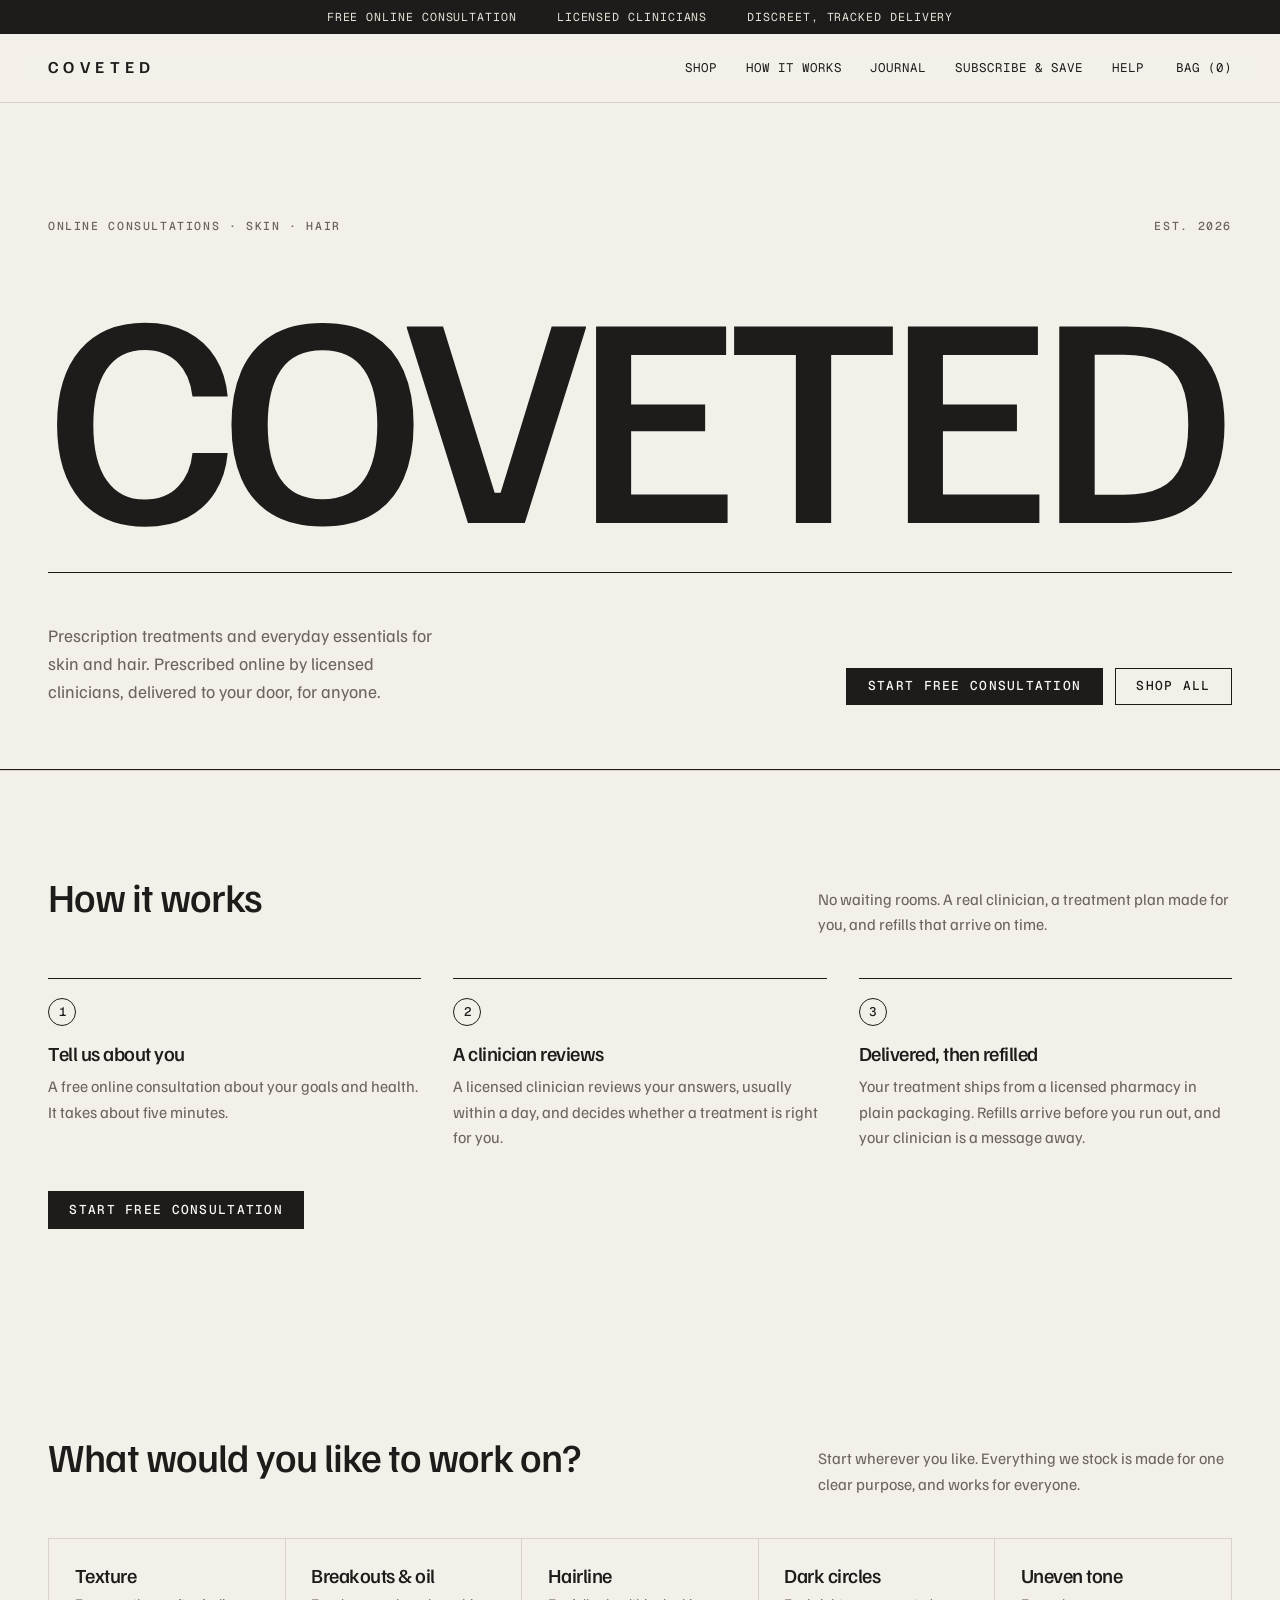
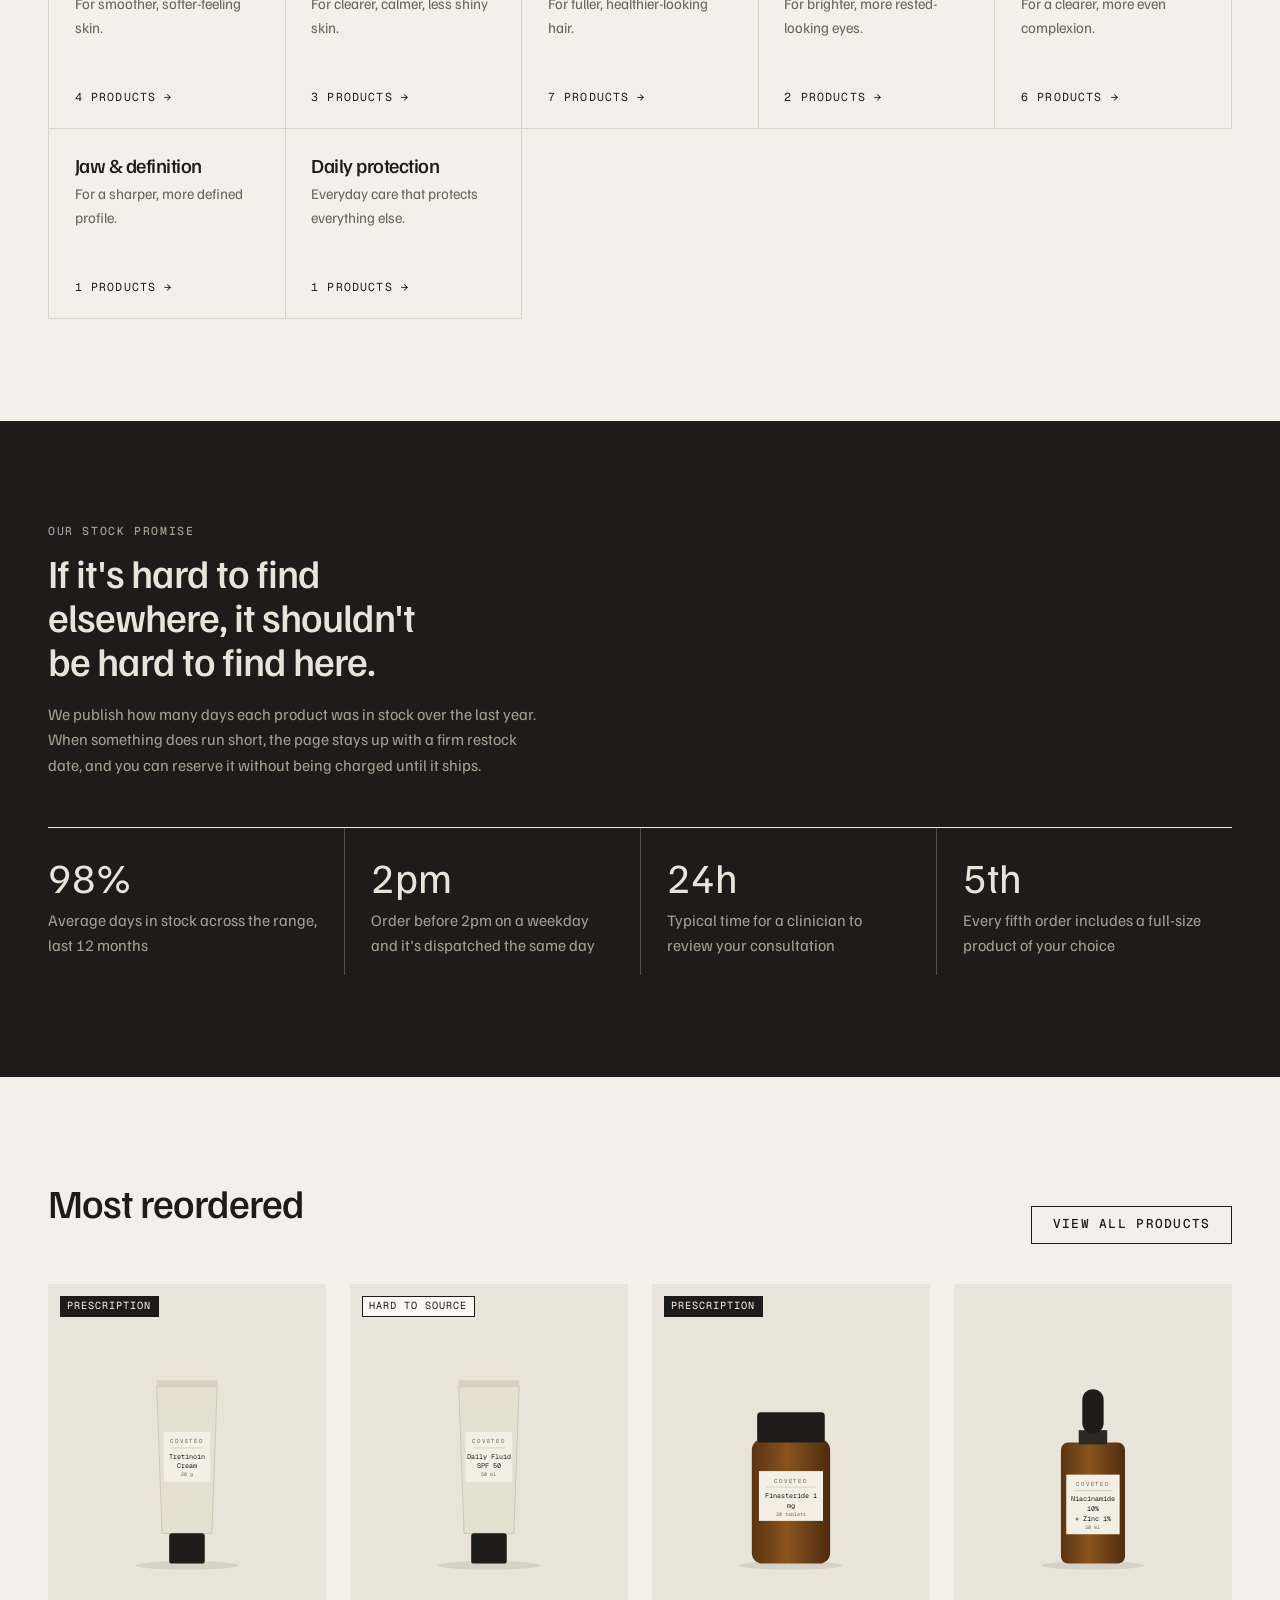
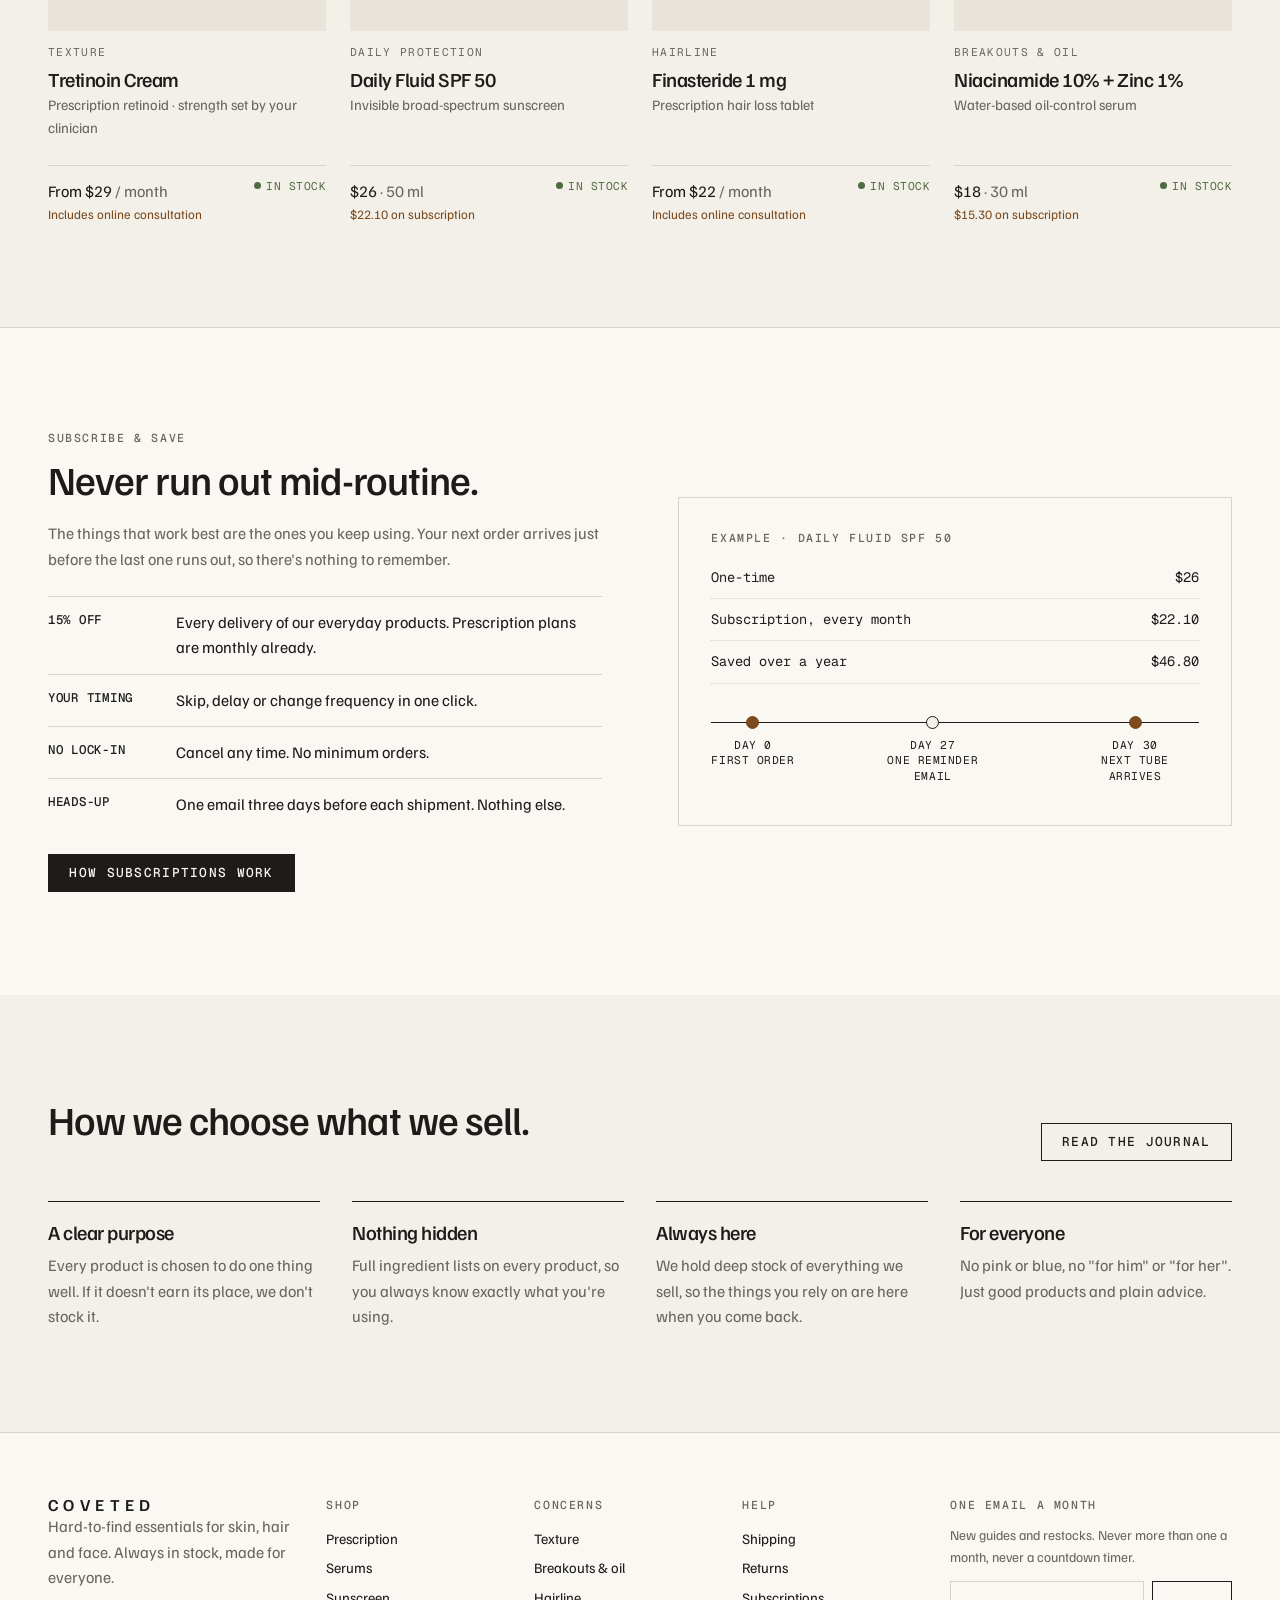
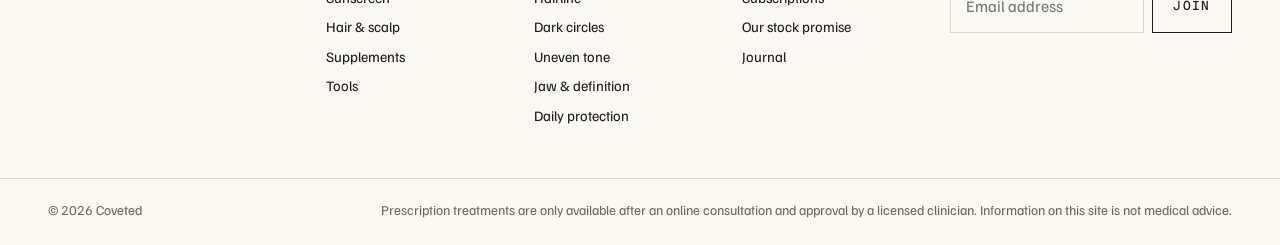
==== index.html @ fefbe0ee "Switch to a telehealth model: prescription treatments via online consultation Adds tretinoin, finast" ====
<!doctype html>
<html lang="en">
<head>
  <meta charset="utf-8">
  <meta name="viewport" content="width=device-width, initial-scale=1">
  <title>Coveted — Hard-to-source actives, always in stock</title>
  <meta name="description" content="Online consultations with licensed clinicians for tretinoin, finasteride and more, plus everyday skin and hair essentials. Delivered discreetly.">
  <link rel="preconnect" href="https://fonts.googleapis.com">
  <link rel="preconnect" href="https://fonts.gstatic.com" crossorigin>
  <link href="https://fonts.googleapis.com/css2?family=Familjen+Grotesk:wght@400;500;600&family=Geist+Mono:wght@400;500&display=swap" rel="stylesheet">
  <link rel="stylesheet" href="assets/css/style.css">
</head>
<body data-page="home">
<main id="main">

  <section class="hero">
    <div class="wrap hero__inner">
      <div class="hero__top">
        <p class="eyebrow">Online consultations · Skin · Hair</p>
        <p class="eyebrow">Est. 2026</p>
      </div>
      <h1 class="hero__brand" aria-label="Coveted">Coveted</h1>
      <hr class="rule">
      <div class="hero__foot">
        <p class="lede">Prescription treatments and everyday essentials for skin and hair. Prescribed online by licensed clinicians, delivered to your door, for anyone.</p>
        <div class="hero__actions">
          <a class="btn" href="consult.html">Start free consultation</a>
          <a class="btn btn--ghost" href="shop.html">Shop all</a>
        </div>
      </div>
    </div>
  </section>

  <section class="section section--line" id="how">
    <div class="wrap">
      <div class="section__head">
        <h2>How it works</h2>
        <p class="muted">No waiting rooms. A real clinician, a treatment plan made for you, and refills that arrive on time.</p>
      </div>
      <ol class="how">
        <li><span class="how__n">1</span><h3>Tell us about you</h3><p class="muted">A free online consultation about your goals and health. It takes about five minutes.</p></li>
        <li><span class="how__n">2</span><h3>A clinician reviews</h3><p class="muted">A licensed clinician reviews your answers, usually within a day, and decides whether a treatment is right for you.</p></li>
        <li><span class="how__n">3</span><h3>Delivered, then refilled</h3><p class="muted">Your treatment ships from a licensed pharmacy in plain packaging. Refills arrive before you run out, and your clinician is a message away.</p></li>
      </ol>
      <a class="btn" href="consult.html" style="margin-top:2.5rem">Start free consultation</a>
    </div>
  </section>

  <section class="section" id="concerns">
    <div class="wrap">
      <div class="section__head">
        <h2>What would you like to work on?</h2>
        <p class="muted">Start wherever you like. Everything we stock is made for one clear purpose, and works for everyone.</p>
      </div>
      <div class="concerns" id="concern-grid"></div>
    </div>
  </section>

  <section class="section section--ink">
    <div class="wrap">
      <p class="eyebrow">Our stock promise</p>
      <h2 style="max-width:20ch">If it's hard to find elsewhere, it shouldn't be hard to find here.</h2>
      <p class="muted" style="max-width:56ch">We publish how many days each product was in stock over the last year. When something does run short, the page stays up with a firm restock date, and you can reserve it without being charged until it ships.</p>
      <div class="pillars" style="margin-top:3rem">
        <div class="pillar"><p class="num" id="stock-pct">99%</p><p class="muted">Average days in stock across the range, last 12 months</p></div>
        <div class="pillar"><p class="num">2pm</p><p class="muted">Order before 2pm on a weekday and it's dispatched the same day</p></div>
        <div class="pillar"><p class="num">24h</p><p class="muted">Typical time for a clinician to review your consultation</p></div>
        <div class="pillar"><p class="num">5th</p><p class="muted">Every fifth order includes a full-size product of your choice</p></div>
      </div>
    </div>
  </section>

  <section class="section">
    <div class="wrap">
      <div class="section__head">
        <h2>Most reordered</h2>
        <a class="btn btn--ghost" href="shop.html">View all products</a>
      </div>
      <div class="grid" id="bestsellers"></div>
    </div>
  </section>

  <section class="section section--surface section--line">
    <div class="wrap split">
      <div>
        <p class="eyebrow">Subscribe &amp; save</p>
        <h2>Never run out mid-routine.</h2>
        <p class="muted">The things that work best are the ones you keep using. Your next order arrives just before the last one runs out, so there's nothing to remember.</p>
        <ul class="ticks">
          <li><strong>15% off</strong><span>Every delivery of our everyday products. Prescription plans are monthly already.</span></li>
          <li><strong>Your timing</strong><span>Skip, delay or change frequency in one click.</span></li>
          <li><strong>No lock-in</strong><span>Cancel any time. No minimum orders.</span></li>
          <li><strong>Heads-up</strong><span>One email three days before each shipment. Nothing else.</span></li>
        </ul>
        <a class="btn" href="subscribe.html">How subscriptions work</a>
      </div>
      <div class="sub-demo" id="sub-demo"></div>
    </div>
  </section>

  <section class="section">
    <div class="wrap">
      <div class="section__head">
        <h2>How we choose what we sell.</h2>
        <a class="btn btn--ghost" href="journal.html">Read the journal</a>
      </div>
      <div class="approach">
        <div><h3>A clear purpose</h3><p class="muted">Every product is chosen to do one thing well. If it doesn't earn its place, we don't stock it.</p></div>
        <div><h3>Nothing hidden</h3><p class="muted">Full ingredient lists on every product, so you always know exactly what you're using.</p></div>
        <div><h3>Always here</h3><p class="muted">We hold deep stock of everything we sell, so the things you rely on are here when you come back.</p></div>
        <div><h3>For everyone</h3><p class="muted">No pink or blue, no "for him" or "for her". Just good products and plain advice.</p></div>
      </div>
    </div>
  </section>

</main>
<script src="assets/js/data.js"></script>
<script src="assets/js/app.js"></script>
<script src="assets/js/pages.js"></script>
<script>Pages.home();</script>
</body>
</html>
---- assets/css/style.css ----
/* Coveted — neutral, ingredient-first storefront.
   Warm paper tones, amber glass, clinical type for labels. */

:root {
  --bg: #f3f0e9;
  --surface: #faf8f3;
  --sunk: #e9e4d9;
  --ink: #1d1c1a;
  --muted: #6b665d;
  --line: #d9d3c7;
  --amber: #7b4a1d;
  --ok: #4f6a41;
  --warn: #946419;
  --out: #8a3f2b;
  --display: "Familjen Grotesk", "Helvetica Neue", Arial, sans-serif;
  --sans: "Familjen Grotesk", "Helvetica Neue", Arial, sans-serif;
  --mono: "Geist Mono", ui-monospace, "SF Mono", Menlo, monospace;
  --gutter: clamp(16px, 4vw, 48px);
}

*, *::before, *::after { box-sizing: border-box; }
html { -webkit-text-size-adjust: 100%; scroll-behavior: smooth; }
body {
  margin: 0;
  background: var(--bg);
  color: var(--ink);
  font: 400 16px/1.6 var(--sans);
  -webkit-font-smoothing: antialiased;
}
img, svg { display: block; max-width: 100%; }
a { color: inherit; }
button, input, select { font: inherit; color: inherit; }
h1, h2, h3 { font-family: var(--display); font-weight: 500; line-height: 1.1; margin: 0 0 .5em; letter-spacing: -.025em; text-wrap: balance; }
h1 { font-size: clamp(2.2rem, 5vw, 3.8rem); }
h2 { font-size: clamp(1.7rem, 3.2vw, 2.5rem); }
h3 { font-size: 1.25rem; }
p { margin: 0 0 1em; }

.wrap { max-width: 1280px; margin: 0 auto; padding: 0 var(--gutter); }
.narrow { max-width: 760px; }
.muted { color: var(--muted); }
.small { font-size: .85rem; }
.center { text-align: center; }
.note { color: var(--amber); }
.sr { position: absolute; width: 1px; height: 1px; overflow: hidden; clip: rect(0 0 0 0); }
.skip { position: absolute; left: -9999px; }
.skip:focus { left: 16px; top: 16px; background: var(--ink); color: var(--bg); padding: 8px 12px; z-index: 100; }
:focus-visible { outline: 2px solid var(--amber); outline-offset: 2px; }

.eyebrow {
  font: 500 .72rem/1.4 var(--mono);
  letter-spacing: .14em;
  text-transform: uppercase;
  color: var(--muted);
  margin-bottom: .9em;
}

/* ---------- Buttons & controls ---------- */

.btn {
  display: inline-flex; align-items: center; justify-content: center; gap: .5em;
  background: var(--ink); color: var(--surface);
  border: 1px solid var(--ink); border-radius: 0;
  padding: .9em 1.6em;
  font: 500 .8rem/1 var(--mono); letter-spacing: .1em; text-transform: uppercase;
  text-decoration: none; cursor: pointer;
  transition: background .2s, color .2s;
}
.btn:hover { background: var(--amber); border-color: var(--amber); }
.btn--ghost { background: transparent; color: var(--ink); }
.btn--ghost:hover { background: var(--ink); color: var(--surface); border-color: var(--ink); }
.btn--block { width: 100%; }
.btn[disabled] { opacity: .45; cursor: not-allowed; }
.link { background: none; border: 0; padding: 0; text-decoration: underline; text-underline-offset: 3px; cursor: pointer; font: inherit; }

.select, input[type="email"] {
  width: 100%; background: var(--surface); border: 1px solid var(--line); border-radius: 0;
  padding: .75em .9em; min-height: 44px;
}
.select--small { padding: .4em .6em; min-height: 34px; font-size: .85rem; margin-top: .5rem; }

.seg { display: flex; border: 1px solid var(--ink); }
.seg button {
  flex: 1; background: transparent; border: 0; padding: .7em .6em; cursor: pointer;
  font: 500 .75rem/1.2 var(--mono); letter-spacing: .05em; text-transform: uppercase;
}
.seg button + button { border-left: 1px solid var(--ink); }
.seg button[aria-pressed="true"] { background: var(--ink); color: var(--surface); }
.seg--small { margin-top: .6rem; }
.seg--small button { padding: .5em .4em; font-size: .66rem; }

.field-row { display: flex; gap: 8px; }
.field-row input { flex: 1; min-width: 0; }

/* ---------- Header ---------- */

.announce {
  display: flex; justify-content: center; gap: 2.5rem; flex-wrap: wrap;
  background: var(--ink); color: var(--sunk);
  font: .72rem/1 var(--mono); letter-spacing: .08em; text-transform: uppercase;
  padding: .7rem var(--gutter);
}
.header { position: sticky; top: 0; z-index: 20; background: color-mix(in srgb, var(--bg) 92%, transparent); backdrop-filter: blur(8px); border-bottom: 1px solid var(--line); }
.header__inner { display: flex; align-items: center; gap: 2rem; height: 68px; }
.logo { font: 600 1.05rem/1 var(--display); letter-spacing: .32em; text-transform: uppercase; text-decoration: none; margin: 0; }
.nav { display: flex; gap: 1.8rem; margin-left: auto; }
.nav a, .cart-btn {
  font: .78rem/1 var(--mono); letter-spacing: .08em; text-transform: uppercase; text-decoration: none;
}
.nav a[aria-current="page"], .nav a:hover { text-decoration: underline; text-underline-offset: 6px; }
.cart-btn, .menu-btn { background: none; border: 0; cursor: pointer; padding: 8px 0; }
.menu-btn { display: none; font: .78rem/1 var(--mono); letter-spacing: .08em; text-transform: uppercase; }
.mobile-nav { border-top: 1px solid var(--line); padding: .5rem var(--gutter) 1rem; }
.mobile-nav a { display: block; padding: .8rem 0; border-bottom: 1px solid var(--line); text-decoration: none; font-family: var(--display); font-size: 1.3rem; }

@media (max-width: 880px) {
  .nav { display: none; }
  .cart-btn { margin-left: auto; }
  .menu-btn { display: block; }
  .announce { gap: .4rem 1.4rem; font-size: .64rem; }
}

/* ---------- Sections ---------- */

.section { padding-block: clamp(56px, 8vw, 112px); }
.section--line { border-top: 1px solid var(--line); }
.section--surface { background: var(--surface); }
.section--ink { background: var(--ink); color: var(--sunk); }
.section--ink .muted, .section--ink .eyebrow { color: #a39d91; }
.section__head { display: flex; justify-content: space-between; align-items: end; gap: 2rem; margin-bottom: 2.5rem; flex-wrap: wrap; }
.section__head p { max-width: 46ch; margin: 0; }

/* ---------- Hero: the brand, nothing else ---------- */

.hero { border-bottom: 1px solid var(--ink); }
.hero__inner { padding-block: clamp(48px, 9vw, 128px) clamp(32px, 5vw, 64px); display: grid; gap: clamp(24px, 4vw, 48px); }
.hero__top, .hero__foot { display: flex; justify-content: space-between; align-items: end; gap: 1.5rem; flex-wrap: wrap; }
.hero__top .eyebrow { margin: 0; }
.hero__brand {
  font: 500 clamp(4rem, 22vw, 19rem)/.8 var(--display);
  letter-spacing: -.045em; text-transform: uppercase;
  margin: 0; white-space: nowrap; width: max-content;
}
.hero__brand + .rule { border: 0; border-top: 1px solid var(--ink); margin: 0; }
.hero__foot .lede { font-size: 1.1rem; max-width: 40ch; color: var(--muted); margin: 0; }
.hero__actions { display: flex; gap: 12px; flex-wrap: wrap; }

/* ---------- Concerns ---------- */

.concerns { display: grid; grid-template-columns: repeat(auto-fill, minmax(220px, 1fr)); border-top: 1px solid var(--line); border-left: 1px solid var(--line); }
.concern {
  display: flex; flex-direction: column; justify-content: space-between; gap: 2rem;
  padding: 1.6rem; min-height: 190px; text-decoration: none;
  border-right: 1px solid var(--line); border-bottom: 1px solid var(--line);
  transition: background .2s;
}
.concern:hover { background: var(--surface); }
.concern h3 { margin: 0 0 .3em; }
.concern p { margin: 0; color: var(--muted); font-size: .92rem; }
.concern span { font: .72rem/1 var(--mono); letter-spacing: .1em; text-transform: uppercase; }

/* ---------- Product cards ---------- */

.grid { display: grid; grid-template-columns: repeat(auto-fill, minmax(260px, 1fr)); gap: 40px 24px; }
.card { display: flex; flex-direction: column; }
.card__link { text-decoration: none; flex: 1; }
.card__art { position: relative; background: var(--sunk); aspect-ratio: 4 / 5; display: grid; place-items: center; padding: 12% 18% 6%; transition: background .25s; }
.card__art svg { width: 100%; height: 100%; }
.card:hover .card__art { background: #e2dccf; }
.tag {
  position: absolute; top: 12px; left: 12px;
  font: .64rem/1 var(--mono); letter-spacing: .1em; text-transform: uppercase;
  border: 1px solid var(--ink); padding: .45em .6em; background: var(--surface);
}
.card__body { padding-top: 1rem; }
.card__problem { font: .7rem/1 var(--mono); letter-spacing: .12em; text-transform: uppercase; color: var(--muted); margin-bottom: .6rem; }
.card__name { margin-bottom: .2rem; }
.card__format { color: var(--muted); font-size: .9rem; margin-bottom: .8rem; }
.card__foot { display: flex; justify-content: space-between; align-items: start; gap: 1rem; border-top: 1px solid var(--line); padding-top: .8rem; margin-top: .8rem; }
.card__price { margin: 0; }
.card__sub { margin: 0; font-size: .8rem; color: var(--amber); }

.actives { list-style: none; margin: 0; padding: 0; font: .78rem/1.5 var(--mono); }
.actives li { display: flex; justify-content: space-between; gap: 1rem; border-top: 1px dotted var(--line); padding: .3rem 0; }
.actives li span:last-child { white-space: nowrap; }

.stock { font: .7rem/1.3 var(--mono); letter-spacing: .04em; text-transform: uppercase; display: inline-flex; align-items: center; gap: .45em; text-align: right; }
.stock::before { content: ""; width: 7px; height: 7px; border-radius: 50%; background: currentColor; flex: none; }
.stock--in { color: var(--ok); }
.stock--low { color: var(--warn); }
.stock--out { color: var(--out); }

/* ---------- Filters ---------- */

.filters { display: flex; flex-wrap: wrap; gap: 8px; margin-bottom: 1rem; }
.filters button {
  background: transparent; border: 1px solid var(--line); padding: .55em 1em; cursor: pointer;
  font: .74rem/1 var(--mono); letter-spacing: .06em; text-transform: uppercase;
}
.filters button[aria-pressed="true"] { background: var(--ink); color: var(--surface); border-color: var(--ink); }
.toolbar { display: flex; justify-content: space-between; align-items: center; gap: 1rem; flex-wrap: wrap; border-bottom: 1px solid var(--line); padding-bottom: 1rem; margin-bottom: 2.5rem; }
.toolbar label { display: flex; align-items: center; gap: .6rem; font-size: .9rem; }

/* ---------- Pillars (promises) ---------- */

.pillars { display: grid; grid-template-columns: repeat(4, 1fr); gap: 0; border-top: 1px solid currentColor; }
.pillar { padding: 1.8rem 1.6rem 0 0; }
.pillar + .pillar { padding-left: 1.6rem; border-left: 1px solid color-mix(in srgb, currentColor 25%, transparent); }
.pillar .num { font: 400 2.6rem/1 var(--display); margin-bottom: .6rem; }
@media (max-width: 880px) {
  .pillars { grid-template-columns: 1fr 1fr; }
  .pillar:nth-child(3) { padding-left: 0; border-left: 0; }
}
@media (max-width: 520px) {
  .pillars { grid-template-columns: 1fr; }
  .pillar + .pillar { padding-left: 0; border-left: 0; border-top: 1px solid color-mix(in srgb, currentColor 25%, transparent); margin-top: 1.6rem; }
}

/* ---------- Split feature ---------- */

.split { display: grid; grid-template-columns: 1fr 1fr; gap: clamp(32px, 6vw, 96px); align-items: center; }
@media (max-width: 880px) { .split { grid-template-columns: 1fr; } }
.ticks { list-style: none; padding: 0; margin: 1.5rem 0; }
.ticks li { padding: .8rem 0; border-top: 1px solid var(--line); display: grid; grid-template-columns: 7rem 1fr; gap: 1rem; }
.ticks li strong { font: 500 .78rem/1.6 var(--mono); letter-spacing: .06em; text-transform: uppercase; }

.sub-demo { background: var(--surface); border: 1px solid var(--line); padding: 2rem; }
.sub-demo__row { display: flex; justify-content: space-between; padding: .7rem 0; border-bottom: 1px dotted var(--line); font: .85rem/1.4 var(--mono); }
.timeline { display: flex; justify-content: space-between; position: relative; margin: 2rem 0 .5rem; }
.timeline::before { content: ""; position: absolute; left: 0; right: 0; top: 6px; border-top: 1px solid var(--ink); }
.timeline span { position: relative; font: .7rem/1.4 var(--mono); text-transform: uppercase; letter-spacing: .05em; text-align: center; padding-top: 22px; max-width: 8rem; }
.timeline span::before { content: ""; position: absolute; top: 0; left: 50%; width: 13px; height: 13px; margin-left: -6.5px; border-radius: 50%; background: var(--bg); border: 1px solid var(--ink); }
.timeline span.is-key::before { background: var(--amber); border-color: var(--amber); }

/* ---------- Approach ---------- */

.approach { display: grid; grid-template-columns: repeat(4, 1fr); gap: 32px; }
.approach > div { border-top: 1px solid var(--ink); padding-top: 1.2rem; min-width: 0; }
.approach p { margin: 0; }
@media (max-width: 880px) { .approach { grid-template-columns: 1fr 1fr; } }
@media (max-width: 520px) { .approach { grid-template-columns: 1fr; } }

/* ---------- Reviews ---------- */

.reviews { display: grid; grid-template-columns: repeat(auto-fill, minmax(300px, 1fr)); gap: 24px; }
.review { background: var(--surface); border: 1px solid var(--line); padding: 1.5rem; display: flex; flex-direction: column; }
.review h3 { font-size: 1.1rem; margin-top: .6rem; }
.review__meta { font: .72rem/1.5 var(--mono); color: var(--muted); text-transform: uppercase; letter-spacing: .06em; margin-top: auto; padding-top: 1rem; }
.ba { display: grid; grid-template-columns: 1fr 1fr; gap: 4px; margin-bottom: 1rem; }
.ba figure { margin: 0; aspect-ratio: 1; background: linear-gradient(135deg, #d8cfc0, #c4b8a5); position: relative; display: grid; place-items: center; }
.ba figure:last-child { background: linear-gradient(135deg, #e6dfd2, #d6ccbb); }
.ba figure::after { content: ""; width: 38%; aspect-ratio: 1; border-radius: 50%; border: 1px dashed color-mix(in srgb, var(--ink) 25%, transparent); }
.ba figcaption { position: absolute; left: 8px; bottom: 8px; font: .62rem/1 var(--mono); letter-spacing: .1em; text-transform: uppercase; background: var(--surface); padding: .35em .5em; }
.stars { color: var(--amber); letter-spacing: .1em; }
.stars .muted { color: var(--line); }

/* ---------- Guides ---------- */

.guides { display: grid; grid-template-columns: repeat(auto-fill, minmax(280px, 1fr)); gap: 24px; }
.guide { border-top: 1px solid var(--ink); padding-top: 1.2rem; text-decoration: none; display: flex; flex-direction: column; gap: .6rem; }
.guide h3 { margin: 0; }
.guide:hover h3 { text-decoration: underline; text-underline-offset: 4px; text-decoration-thickness: 1px; }
.guide p { margin: 0; color: var(--muted); }

.article h1 { font-size: clamp(2rem, 4.4vw, 3.2rem); }
.article .lede { font: 400 1.3rem/1.5 var(--display); color: var(--muted); }
.article h2 { font-size: 1.5rem; margin-top: 2.4rem; }
.article p { font-size: 1.05rem; }

/* ---------- Product page ---------- */

.pdp { display: grid; grid-template-columns: 1.1fr 1fr; gap: clamp(32px, 5vw, 80px); padding-top: 32px; }
.pdp__art { background: var(--sunk); aspect-ratio: 4 / 5; display: grid; place-items: center; padding: 10% 22% 5%; position: sticky; top: 100px; }
.pdp__art svg { width: 100%; height: 100%; }
.pdp__info h1 { font-size: clamp(2rem, 4vw, 3rem); margin-bottom: .2rem; }
.pdp__problem { border-left: 2px solid var(--amber); padding-left: 1rem; margin: 1.5rem 0; }
.pdp__problem p { margin: 0; }
.buy { border-top: 1px solid var(--line); padding-top: 1.5rem; margin-top: 1.5rem; display: grid; gap: 14px; }
.option {
  display: grid; grid-template-columns: auto 1fr auto; gap: .9rem; align-items: start;
  border: 1px solid var(--line); padding: 1rem 1.1rem; cursor: pointer; background: var(--surface);
}
.option:has(input:checked) { border-color: var(--ink); box-shadow: inset 0 0 0 1px var(--ink); }
.option input { margin-top: .3rem; accent-color: var(--ink); }
.option strong { display: block; font-weight: 500; }
.option .small { margin: .2rem 0 0; }
.option .price { text-align: right; font-family: var(--mono); font-size: .9rem; }
.option .price s { color: var(--muted); display: block; font-size: .78rem; }
.option .select { margin-top: .7rem; }
.reassure { list-style: none; padding: 0; margin: 0; display: grid; gap: .45rem; font-size: .88rem; color: var(--muted); }
.reassure li::before { content: "— "; color: var(--ink); }
.panel { border-top: 1px solid var(--line); }
.panel summary { list-style: none; cursor: pointer; padding: 1.1rem 0; display: flex; justify-content: space-between; font: 500 .8rem/1.2 var(--mono); letter-spacing: .1em; text-transform: uppercase; }
.panel summary::-webkit-details-marker { display: none; }
.panel summary::after { content: "+"; font-size: 1.1rem; }
.panel[open] summary::after { content: "−"; }
.panel__body { padding-bottom: 1.4rem; }
.panel__body ol { padding-left: 1.2rem; margin: 0; }
.panel__body li { margin-bottom: .5rem; }
.inci { font: .82rem/1.7 var(--mono); color: var(--muted); }
.table { width: 100%; border-collapse: collapse; font: .85rem/1.4 var(--mono); }
.table th, .table td { text-align: left; padding: .6rem 0; border-bottom: 1px dotted var(--line); vertical-align: top; }
.table td:last-child, .table th:last-child { text-align: right; }
.table th { font-weight: 500; font-size: .7rem; text-transform: uppercase; letter-spacing: .1em; color: var(--muted); }
.results { display: grid; gap: 0; }
.results div { display: grid; grid-template-columns: 8rem 1fr; gap: 1rem; padding: .7rem 0; border-bottom: 1px dotted var(--line); }
.results strong { font: 500 .78rem/1.6 var(--mono); text-transform: uppercase; letter-spacing: .04em; }
.record { font: .78rem/1.5 var(--mono); color: var(--muted); }
.record .bar { height: 4px; background: var(--line); margin-top: .4rem; }
.record .bar span { display: block; height: 100%; background: var(--ok); }
.remind { background: var(--surface); border: 1px solid var(--line); padding: 1.2rem; }
.remind p { margin-bottom: .7rem; }
@media (max-width: 880px) {
  .pdp { grid-template-columns: 1fr; }
  .pdp__art { position: static; padding: 8% 24% 4%; }
}

.crumbs { font: .72rem/1 var(--mono); letter-spacing: .08em; text-transform: uppercase; color: var(--muted); padding-top: 28px; }
.crumbs a { text-decoration: none; }
.crumbs a:hover { text-decoration: underline; }

/* ---------- Info pages ---------- */

.faq { max-width: 820px; }
.info-grid { display: grid; grid-template-columns: 220px 1fr; gap: clamp(24px, 5vw, 80px); }
.info-grid nav { position: sticky; top: 100px; align-self: start; display: grid; gap: .6rem; font: .78rem/1.3 var(--mono); text-transform: uppercase; letter-spacing: .06em; }
.info-grid nav a { text-decoration: none; }
.info-grid section { padding-bottom: 3rem; margin-bottom: 3rem; border-bottom: 1px solid var(--line); scroll-margin-top: 100px; }
@media (max-width: 760px) {
  .info-grid { grid-template-columns: 1fr; }
  .info-grid nav { position: static; grid-auto-flow: column; overflow-x: auto; }
}

/* ---------- Footer ---------- */

.footer { border-top: 1px solid var(--line); padding: 64px 0 24px; margin-top: 0; background: var(--surface); }
.footer__grid { display: grid; grid-template-columns: 1.4fr 1fr 1fr 1fr 1.6fr; gap: 32px; }
.footer__grid a { display: block; text-decoration: none; font-size: .9rem; padding: .2rem 0; }
.footer__grid a:hover { text-decoration: underline; }
.footer__base { display: flex; justify-content: space-between; gap: 1rem; flex-wrap: wrap; border-top: 1px solid var(--line); margin-top: 48px; padding-top: 20px; }
@media (max-width: 980px) { .footer__grid { grid-template-columns: 1fr 1fr; } .footer__grid > :first-child, .newsletter { grid-column: 1 / -1; } }

/* ---------- Cart drawer ---------- */

.scrim { position: fixed; inset: 0; background: rgba(29, 28, 26, .35); opacity: 0; pointer-events: none; transition: opacity .25s; z-index: 40; }
.drawer {
  position: fixed; top: 0; right: 0; bottom: 0; width: min(440px, 100%);
  background: var(--bg); z-index: 50; display: flex; flex-direction: column;
  transform: translateX(100%); transition: transform .3s ease; visibility: hidden;
}
.cart-open .scrim { opacity: 1; pointer-events: auto; }
.cart-open .drawer { transform: none; visibility: visible; }
.cart-open { overflow: hidden; }
.drawer__head { display: flex; justify-content: space-between; align-items: center; padding: 1.2rem 1.4rem; border-bottom: 1px solid var(--line); }
.drawer__head .eyebrow { margin: 0; }
.drawer__body { flex: 1; overflow-y: auto; padding: 1.2rem 1.4rem; }
.drawer__foot { padding: 1.2rem 1.4rem; border-top: 1px solid var(--line); display: grid; gap: .8rem; }
.drawer__foot:empty { display: none; }
.drawer__foot p { margin: 0; }
.drawer__empty { text-align: center; padding: 4rem 0; }
.ship-meter p { font: .78rem/1.4 var(--mono); margin-bottom: .5rem; }
.ship-meter__bar { height: 3px; background: var(--line); }
.ship-meter__bar span { display: block; height: 100%; background: var(--ink); transition: width .3s; }
.lines { list-style: none; padding: 0; margin: 1.4rem 0; }
.line { display: grid; grid-template-columns: 84px 1fr; gap: 1rem; padding: 1rem 0; border-bottom: 1px solid var(--line); }
.line__art { background: var(--sunk); aspect-ratio: 4 / 5; padding: 10%; }
.line__name { margin: 0; font-family: var(--display); font-size: 1.1rem; }
.line__info .muted { margin: 0; }
.line__row { display: flex; justify-content: space-between; align-items: center; margin-top: .7rem; font-family: var(--mono); font-size: .9rem; }
.qty { display: inline-flex; border: 1px solid var(--line); align-items: center; }
.qty button { background: none; border: 0; width: 32px; height: 32px; cursor: pointer; }
.qty span { min-width: 24px; text-align: center; }
.line .note { margin: .5rem 0 0; }
.samples__grid { display: flex; flex-wrap: wrap; gap: 6px; }
.chip-check { position: relative; }
.chip-check input { position: absolute; opacity: 0; }
.chip-check span { display: inline-block; border: 1px solid var(--line); padding: .45em .7em; font-size: .8rem; cursor: pointer; background: var(--surface); }
.chip-check input:checked + span { background: var(--ink); color: var(--surface); border-color: var(--ink); }
.chip-check input:disabled + span { opacity: .4; cursor: not-allowed; }
.chip-check input:focus-visible + span { outline: 2px solid var(--amber); outline-offset: 2px; }
.totals p { display: flex; justify-content: space-between; font-family: var(--mono); font-size: .88rem; padding: .2rem 0; }

.toast {
  position: fixed; left: 50%; bottom: 24px; transform: translate(-50%, 20px);
  background: var(--ink); color: var(--surface); padding: .8rem 1.2rem;
  font: .8rem/1.3 var(--mono); opacity: 0; pointer-events: none; transition: .25s; z-index: 60;
  max-width: calc(100% - 32px);
}
.toast.is-on { opacity: 1; transform: translate(-50%, 0); }

@media (prefers-reduced-motion: reduce) {
  *, *::before, *::after { transition: none !important; scroll-behavior: auto !important; }
}

/* ---------- Telehealth ---------- */

.tag--rx { background: var(--ink); color: var(--surface); }
.how { list-style: none; padding: 0; margin: 0; display: grid; grid-template-columns: repeat(3, 1fr); gap: 32px; }
.how li { border-top: 1px solid var(--ink); padding-top: 1.2rem; min-width: 0; }
.how__n { font: 500 .78rem/1 var(--mono); display: inline-grid; place-items: center; width: 28px; height: 28px; border: 1px solid var(--ink); border-radius: 50%; margin-bottom: 1rem; }
.how p { margin: 0; }
@media (max-width: 760px) { .how { grid-template-columns: 1fr; } }

.rx-box { border: 1px solid var(--ink); background: var(--surface); padding: 1.4rem; display: grid; gap: .9rem; }
.rx-box__price { font: 500 1.8rem/1 var(--display); margin: 0; letter-spacing: -.02em; }
.rx-box__price .muted { font-size: 1rem; }
.rx-steps { margin: 0; padding: 0; list-style: none; counter-reset: s; display: grid; gap: .7rem; }
.rx-steps li { counter-increment: s; display: grid; grid-template-columns: 28px 1fr; column-gap: .8rem; font-size: .92rem; }
.rx-steps li::before { content: counter(s); grid-row: span 2; font: 500 .72rem/1 var(--mono); width: 24px; height: 24px; border: 1px solid var(--ink); border-radius: 50%; display: grid; place-items: center; }
.rx-steps strong { font-weight: 500; }
.rx-steps span { color: var(--muted); font-size: .86rem; }

.consult { display: grid; grid-template-columns: minmax(0, 1fr) 320px; gap: clamp(32px, 6vw, 96px); align-items: start; }
.consult__steps { list-style: none; padding: 0; margin: 0 0 2.5rem; display: flex; gap: 6px; }
.consult__steps li { flex: 1; font: .68rem/1.2 var(--mono); letter-spacing: .06em; text-transform: uppercase; color: var(--muted); border-top: 3px solid var(--line); padding-top: .6rem; min-width: 0; }
.consult__steps li.is-done { border-color: var(--muted); }
.consult__steps li[aria-current] { border-color: var(--ink); color: var(--ink); }
.consult__form h2, #consult-done h2 { margin-bottom: 1.5rem; }
.consult__nav { display: flex; justify-content: space-between; gap: 12px; margin-top: 2rem; border-top: 1px solid var(--line); padding-top: 1.5rem; }
.consult__nav .btn:only-child, .consult__nav [hidden] + .btn { margin-left: auto; }
.consult__aside { position: sticky; top: 100px; background: var(--surface); border: 1px solid var(--line); padding: 1.4rem; }
.consult__aside h3 { margin: .3rem 0 .2rem; }
.consult__art { background: var(--sunk); aspect-ratio: 1; padding: 10% 25%; margin-bottom: 1rem; }
.consult__art svg { width: 100%; height: 100%; }
.q { border: 0; padding: 0; margin: 0 0 1.6rem; display: grid; gap: .5rem; }
.q legend, .q .legend { font-weight: 500; margin-bottom: .4rem; padding: 0; }
.choices { display: grid; gap: 8px; }
.choice { display: flex; gap: .7rem; align-items: start; padding: .75rem .9rem; border: 1px solid var(--line); background: var(--surface); cursor: pointer; }
.choice input { margin-top: .25rem; accent-color: var(--ink); }
.choice:has(input:checked) { border-color: var(--ink); box-shadow: inset 0 0 0 1px var(--ink); }
.choice--card span { display: grid; gap: .15rem; }
.choice--card strong { font-weight: 500; }
textarea.select { resize: vertical; min-height: 88px; }
.review-list { margin: 0 0 1.5rem; display: grid; }
.review-list div { display: grid; grid-template-columns: 8rem 1fr; gap: 1rem; padding: .7rem 0; border-bottom: 1px dotted var(--line); }
.review-list dt { font: 500 .74rem/1.6 var(--mono); text-transform: uppercase; letter-spacing: .06em; color: var(--muted); }
.review-list dd { margin: 0; }
.flag { border-left: 2px solid var(--warn); padding: .6rem 0 .6rem 1rem; background: var(--surface); }
@media (max-width: 880px) {
  .consult { grid-template-columns: 1fr; }
  .consult__aside { position: static; order: -1; display: grid; grid-template-columns: 72px 1fr; column-gap: 1rem; align-items: center; padding: 1rem; }
  .consult__aside > :not(.consult__art) { grid-column: 2; }
  .consult__art { grid-row: span 4; margin: 0; padding: 8%; aspect-ratio: 4 / 5; }
  .consult__aside p { margin: 0; }
}
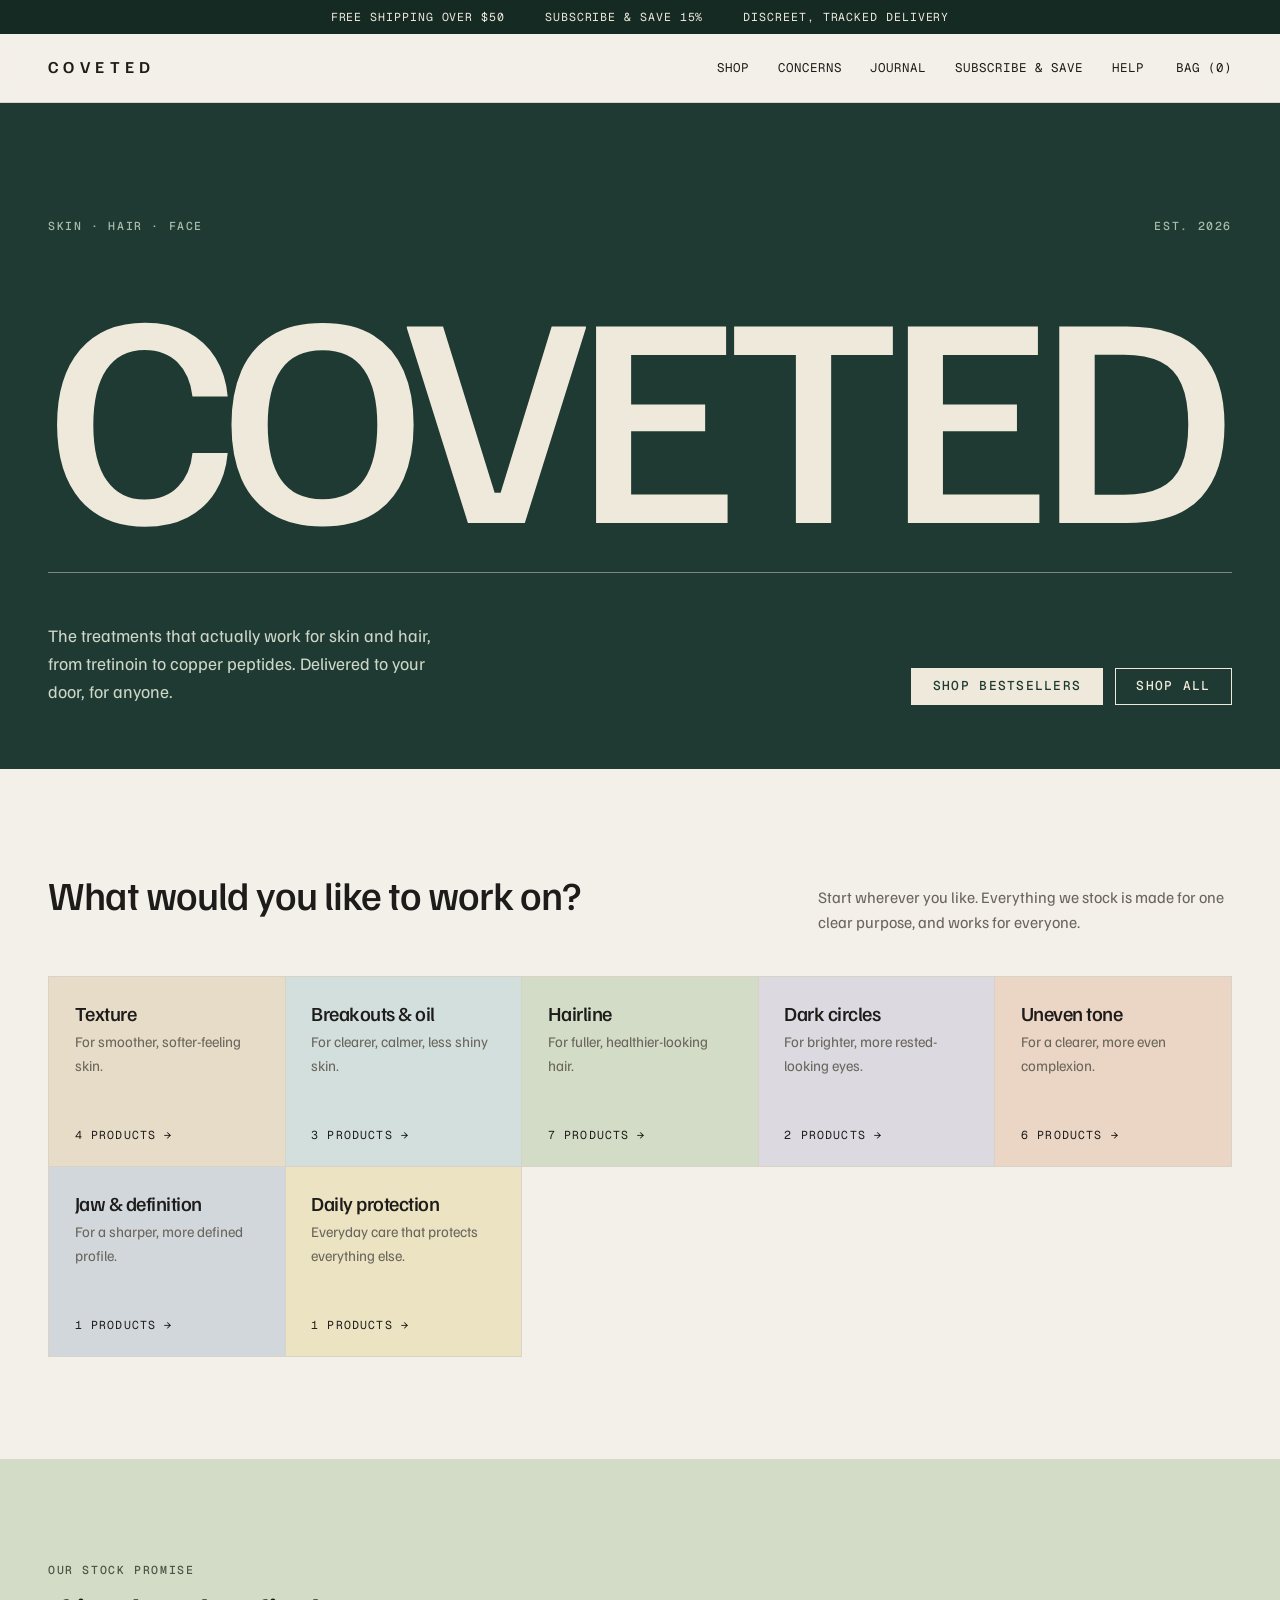
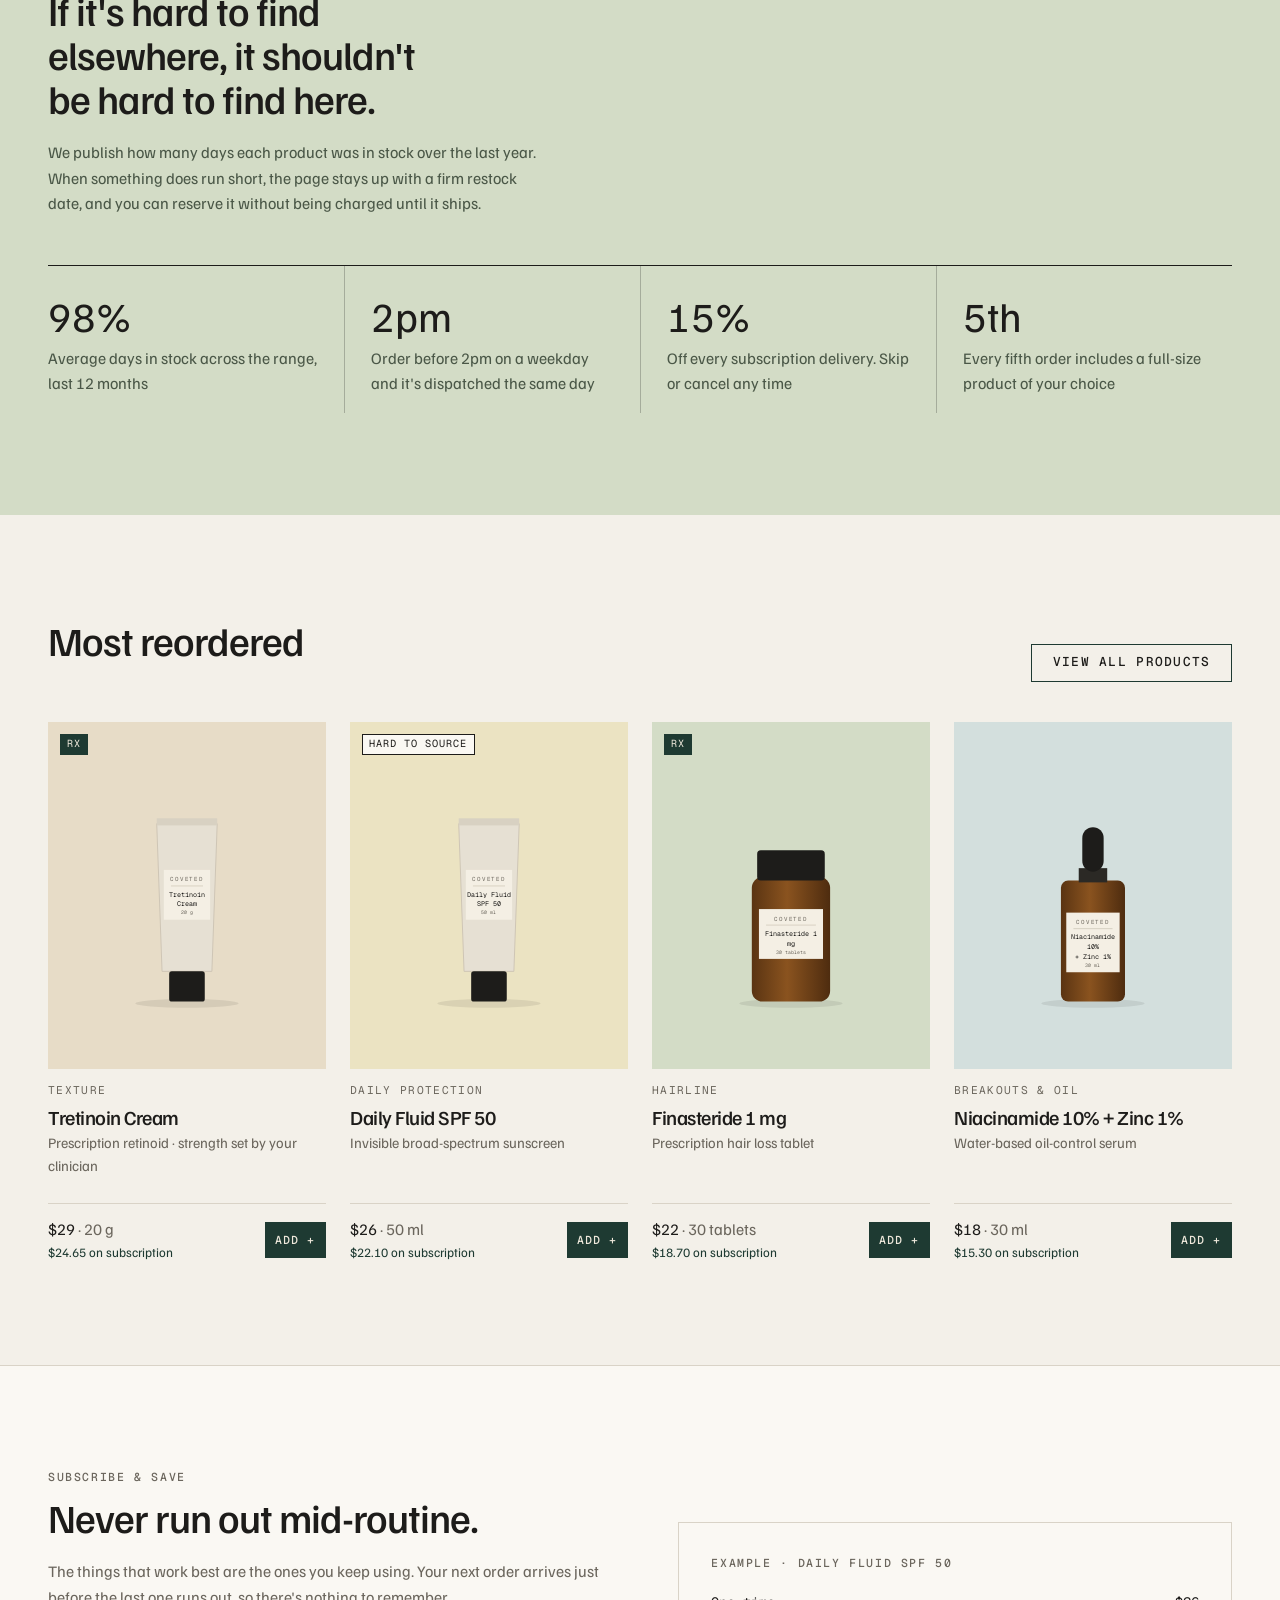
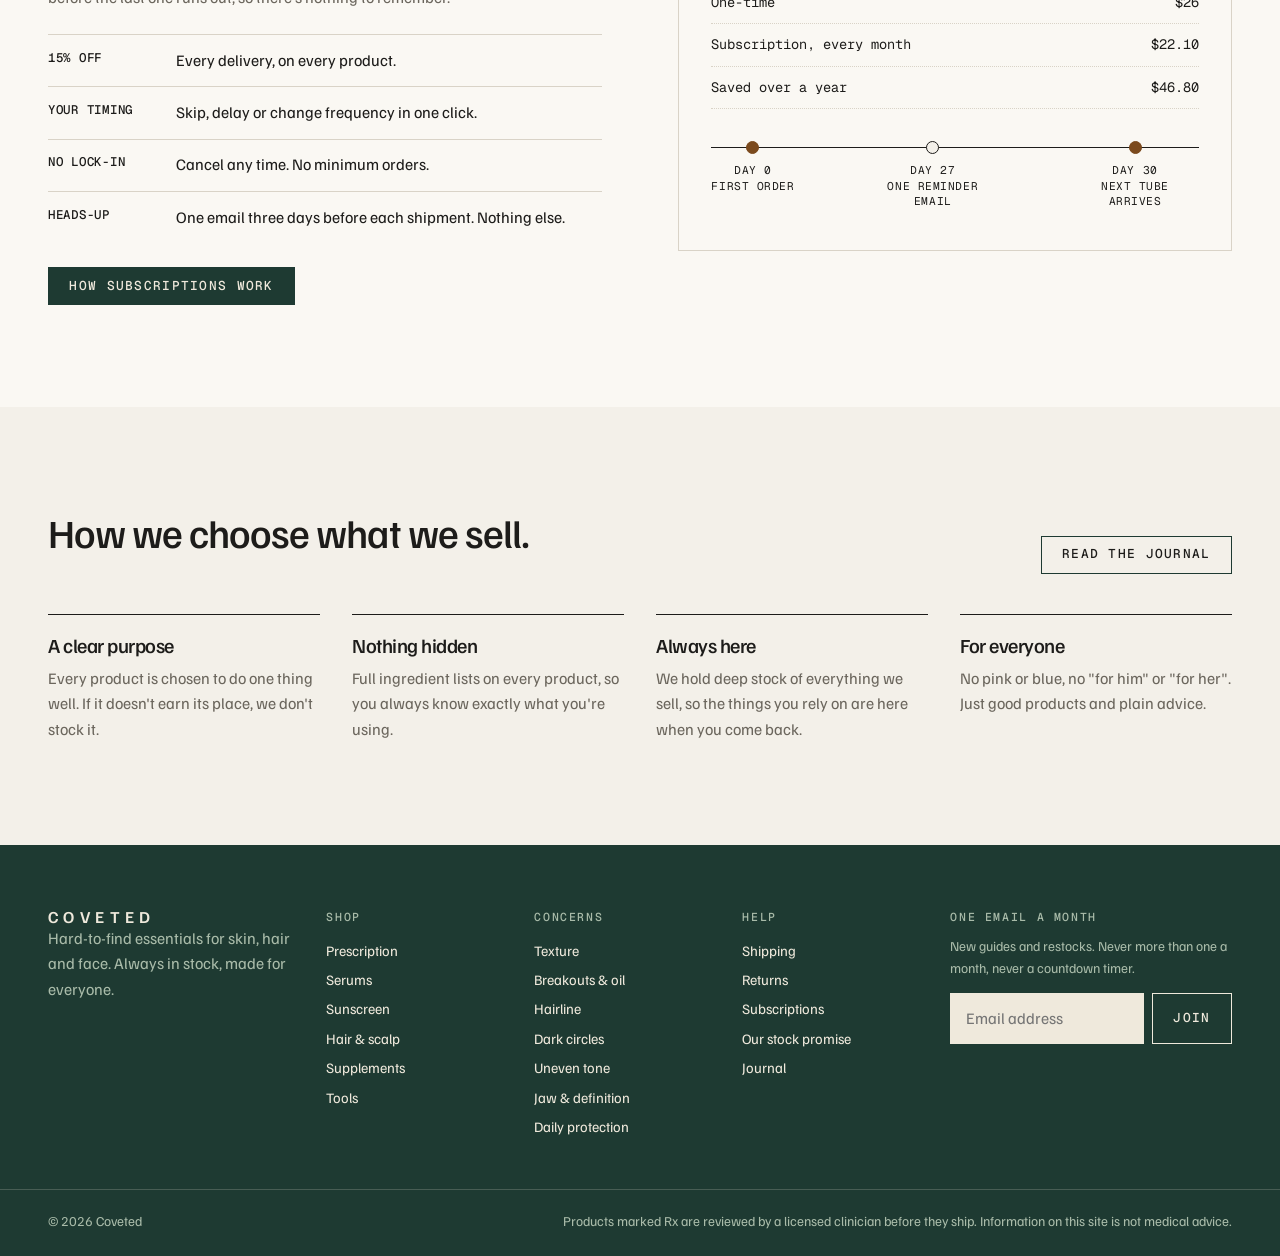
==== commit 3e80483d: "Add green brand palette and concern tints; one-click buying for every product Rx items now add to th" ====
--- a/index.html
+++ b/index.html
@@ -4,7 +4,7 @@
   <meta charset="utf-8">
   <meta name="viewport" content="width=device-width, initial-scale=1">
   <title>Coveted — Hard-to-source actives, always in stock</title>
-  <meta name="description" content="Online consultations with licensed clinicians for tretinoin, finasteride and more, plus everyday skin and hair essentials. Delivered discreetly.">
+  <meta name="description" content="Tretinoin, finasteride, GHK-Cu and more. Skin and hair essentials, delivered discreetly. Subscribe and save 15%.">
   <link rel="preconnect" href="https://fonts.googleapis.com">
   <link rel="preconnect" href="https://fonts.gstatic.com" crossorigin>
   <link href="https://fonts.googleapis.com/css2?family=Familjen+Grotesk:wght@400;500;600&family=Geist+Mono:wght@400;500&display=swap" rel="stylesheet">
@@ -16,33 +16,18 @@
   <section class="hero">
     <div class="wrap hero__inner">
       <div class="hero__top">
-        <p class="eyebrow">Online consultations · Skin · Hair</p>
+        <p class="eyebrow">Skin · Hair · Face</p>
         <p class="eyebrow">Est. 2026</p>
       </div>
       <h1 class="hero__brand" aria-label="Coveted">Coveted</h1>
       <hr class="rule">
       <div class="hero__foot">
-        <p class="lede">Prescription treatments and everyday essentials for skin and hair. Prescribed online by licensed clinicians, delivered to your door, for anyone.</p>
+        <p class="lede">The treatments that actually work for skin and hair, from tretinoin to copper peptides. Delivered to your door, for anyone.</p>
         <div class="hero__actions">
-          <a class="btn" href="consult.html">Start free consultation</a>
+          <a class="btn" href="#shop">Shop bestsellers</a>
           <a class="btn btn--ghost" href="shop.html">Shop all</a>
         </div>
       </div>
-    </div>
-  </section>
-
-  <section class="section section--line" id="how">
-    <div class="wrap">
-      <div class="section__head">
-        <h2>How it works</h2>
-        <p class="muted">No waiting rooms. A real clinician, a treatment plan made for you, and refills that arrive on time.</p>
-      </div>
-      <ol class="how">
-        <li><span class="how__n">1</span><h3>Tell us about you</h3><p class="muted">A free online consultation about your goals and health. It takes about five minutes.</p></li>
-        <li><span class="how__n">2</span><h3>A clinician reviews</h3><p class="muted">A licensed clinician reviews your answers, usually within a day, and decides whether a treatment is right for you.</p></li>
-        <li><span class="how__n">3</span><h3>Delivered, then refilled</h3><p class="muted">Your treatment ships from a licensed pharmacy in plain packaging. Refills arrive before you run out, and your clinician is a message away.</p></li>
-      </ol>
-      <a class="btn" href="consult.html" style="margin-top:2.5rem">Start free consultation</a>
     </div>
   </section>
 
@@ -64,13 +49,13 @@
       <div class="pillars" style="margin-top:3rem">
         <div class="pillar"><p class="num" id="stock-pct">99%</p><p class="muted">Average days in stock across the range, last 12 months</p></div>
         <div class="pillar"><p class="num">2pm</p><p class="muted">Order before 2pm on a weekday and it's dispatched the same day</p></div>
-        <div class="pillar"><p class="num">24h</p><p class="muted">Typical time for a clinician to review your consultation</p></div>
+        <div class="pillar"><p class="num">15%</p><p class="muted">Off every subscription delivery. Skip or cancel any time</p></div>
         <div class="pillar"><p class="num">5th</p><p class="muted">Every fifth order includes a full-size product of your choice</p></div>
       </div>
     </div>
   </section>
 
-  <section class="section">
+  <section class="section" id="shop">
     <div class="wrap">
       <div class="section__head">
         <h2>Most reordered</h2>
@@ -87,7 +72,7 @@
         <h2>Never run out mid-routine.</h2>
         <p class="muted">The things that work best are the ones you keep using. Your next order arrives just before the last one runs out, so there's nothing to remember.</p>
         <ul class="ticks">
-          <li><strong>15% off</strong><span>Every delivery of our everyday products. Prescription plans are monthly already.</span></li>
+          <li><strong>15% off</strong><span>Every delivery, on every product.</span></li>
           <li><strong>Your timing</strong><span>Skip, delay or change frequency in one click.</span></li>
           <li><strong>No lock-in</strong><span>Cancel any time. No minimum orders.</span></li>
           <li><strong>Heads-up</strong><span>One email three days before each shipment. Nothing else.</span></li>
--- a/assets/css/style.css
+++ b/assets/css/style.css
@@ -1,5 +1,6 @@
-/* Coveted — neutral, ingredient-first storefront.
-   Warm paper tones, amber glass, clinical type for labels. */
+/* Coveted — gender-neutral apothecary storefront.
+   Deep bottle green as the brand colour, warm paper, amber glass,
+   and a muted tint per concern (sage, sand, clay, mist, slate). */
 
 :root {
   --bg: #f3f0e9;
@@ -9,6 +10,11 @@
   --muted: #6b665d;
   --line: #d9d3c7;
   --amber: #7b4a1d;
+  --green: #1e3a32;
+  --green-deep: #142a23;
+  --cream: #efe9dc;
+  --sage: #d3dcc6;
+  --on-green-muted: #a9bba9;
   --ok: #4f6a41;
   --warn: #946419;
   --out: #8a3f2b;
@@ -59,14 +65,14 @@
 
 .btn {
   display: inline-flex; align-items: center; justify-content: center; gap: .5em;
-  background: var(--ink); color: var(--surface);
-  border: 1px solid var(--ink); border-radius: 0;
+  background: var(--green); color: var(--cream);
+  border: 1px solid var(--green); border-radius: 0;
   padding: .9em 1.6em;
   font: 500 .8rem/1 var(--mono); letter-spacing: .1em; text-transform: uppercase;
   text-decoration: none; cursor: pointer;
   transition: background .2s, color .2s;
 }
-.btn:hover { background: var(--amber); border-color: var(--amber); }
+.btn:hover { background: var(--ink); border-color: var(--ink); }
 .btn--ghost { background: transparent; color: var(--ink); }
 .btn--ghost:hover { background: var(--ink); color: var(--surface); border-color: var(--ink); }
 .btn--block { width: 100%; }
@@ -85,7 +91,7 @@
   font: 500 .75rem/1.2 var(--mono); letter-spacing: .05em; text-transform: uppercase;
 }
 .seg button + button { border-left: 1px solid var(--ink); }
-.seg button[aria-pressed="true"] { background: var(--ink); color: var(--surface); }
+.seg button[aria-pressed="true"] { background: var(--green); color: var(--cream); }
 .seg--small { margin-top: .6rem; }
 .seg--small button { padding: .5em .4em; font-size: .66rem; }
 
@@ -96,7 +102,7 @@
 
 .announce {
   display: flex; justify-content: center; gap: 2.5rem; flex-wrap: wrap;
-  background: var(--ink); color: var(--sunk);
+  background: var(--green-deep); color: var(--cream);
   font: .72rem/1 var(--mono); letter-spacing: .08em; text-transform: uppercase;
   padding: .7rem var(--gutter);
 }
@@ -125,14 +131,19 @@
 .section { padding-block: clamp(56px, 8vw, 112px); }
 .section--line { border-top: 1px solid var(--line); }
 .section--surface { background: var(--surface); }
-.section--ink { background: var(--ink); color: var(--sunk); }
-.section--ink .muted, .section--ink .eyebrow { color: #a39d91; }
+.section--ink { background: var(--sage); color: var(--ink); }
+.section--ink .muted, .section--ink .eyebrow { color: #4a5747; }
 .section__head { display: flex; justify-content: space-between; align-items: end; gap: 2rem; margin-bottom: 2.5rem; flex-wrap: wrap; }
 .section__head p { max-width: 46ch; margin: 0; }
 
 /* ---------- Hero: the brand, nothing else ---------- */
 
-.hero { border-bottom: 1px solid var(--ink); }
+.hero { background: var(--green); color: var(--cream); }
+.hero .eyebrow { color: var(--on-green-muted); }
+.hero .btn { background: var(--cream); color: var(--green); border-color: var(--cream); }
+.hero .btn:hover { background: var(--sage); border-color: var(--sage); }
+.hero .btn--ghost { background: transparent; color: var(--cream); }
+.hero .btn--ghost:hover { background: var(--cream); color: var(--green); }
 .hero__inner { padding-block: clamp(48px, 9vw, 128px) clamp(32px, 5vw, 64px); display: grid; gap: clamp(24px, 4vw, 48px); }
 .hero__top, .hero__foot { display: flex; justify-content: space-between; align-items: end; gap: 1.5rem; flex-wrap: wrap; }
 .hero__top .eyebrow { margin: 0; }
@@ -141,20 +152,21 @@
   letter-spacing: -.045em; text-transform: uppercase;
   margin: 0; white-space: nowrap; width: max-content;
 }
-.hero__brand + .rule { border: 0; border-top: 1px solid var(--ink); margin: 0; }
-.hero__foot .lede { font-size: 1.1rem; max-width: 40ch; color: var(--muted); margin: 0; }
+.hero__brand + .rule { border: 0; border-top: 1px solid rgba(239, 233, 220, .45); margin: 0; }
+.hero__foot .lede { font-size: 1.1rem; max-width: 40ch; color: #cdd6c8; margin: 0; }
 .hero__actions { display: flex; gap: 12px; flex-wrap: wrap; }
 
 /* ---------- Concerns ---------- */
 
 .concerns { display: grid; grid-template-columns: repeat(auto-fill, minmax(220px, 1fr)); border-top: 1px solid var(--line); border-left: 1px solid var(--line); }
 .concern {
+  background: var(--tint, transparent);
   display: flex; flex-direction: column; justify-content: space-between; gap: 2rem;
   padding: 1.6rem; min-height: 190px; text-decoration: none;
   border-right: 1px solid var(--line); border-bottom: 1px solid var(--line);
   transition: background .2s;
 }
-.concern:hover { background: var(--surface); }
+.concern:hover { filter: brightness(.96); }
 .concern h3 { margin: 0 0 .3em; }
 .concern p { margin: 0; color: var(--muted); font-size: .92rem; }
 .concern span { font: .72rem/1 var(--mono); letter-spacing: .1em; text-transform: uppercase; }
@@ -164,9 +176,9 @@
 .grid { display: grid; grid-template-columns: repeat(auto-fill, minmax(260px, 1fr)); gap: 40px 24px; }
 .card { display: flex; flex-direction: column; }
 .card__link { text-decoration: none; flex: 1; }
-.card__art { position: relative; background: var(--sunk); aspect-ratio: 4 / 5; display: grid; place-items: center; padding: 12% 18% 6%; transition: background .25s; }
+.card__art { position: relative; background: var(--tint, var(--sunk)); aspect-ratio: 4 / 5; display: grid; place-items: center; padding: 12% 18% 6%; transition: background .25s; }
 .card__art svg { width: 100%; height: 100%; }
-.card:hover .card__art { background: #e2dccf; }
+.card:hover .card__art { filter: brightness(.96); }
 .tag {
   position: absolute; top: 12px; left: 12px;
   font: .64rem/1 var(--mono); letter-spacing: .1em; text-transform: uppercase;
@@ -178,7 +190,7 @@
 .card__format { color: var(--muted); font-size: .9rem; margin-bottom: .8rem; }
 .card__foot { display: flex; justify-content: space-between; align-items: start; gap: 1rem; border-top: 1px solid var(--line); padding-top: .8rem; margin-top: .8rem; }
 .card__price { margin: 0; }
-.card__sub { margin: 0; font-size: .8rem; color: var(--amber); }
+.card__sub { margin: 0; font-size: .8rem; color: var(--green); }
 
 .actives { list-style: none; margin: 0; padding: 0; font: .78rem/1.5 var(--mono); }
 .actives li { display: flex; justify-content: space-between; gap: 1rem; border-top: 1px dotted var(--line); padding: .3rem 0; }
@@ -197,7 +209,7 @@
   background: transparent; border: 1px solid var(--line); padding: .55em 1em; cursor: pointer;
   font: .74rem/1 var(--mono); letter-spacing: .06em; text-transform: uppercase;
 }
-.filters button[aria-pressed="true"] { background: var(--ink); color: var(--surface); border-color: var(--ink); }
+.filters button[aria-pressed="true"] { background: var(--green); color: var(--cream); border-color: var(--green); }
 .toolbar { display: flex; justify-content: space-between; align-items: center; gap: 1rem; flex-wrap: wrap; border-bottom: 1px solid var(--line); padding-bottom: 1rem; margin-bottom: 2.5rem; }
 .toolbar label { display: flex; align-items: center; gap: .6rem; font-size: .9rem; }
 
@@ -270,7 +282,7 @@
 /* ---------- Product page ---------- */
 
 .pdp { display: grid; grid-template-columns: 1.1fr 1fr; gap: clamp(32px, 5vw, 80px); padding-top: 32px; }
-.pdp__art { background: var(--sunk); aspect-ratio: 4 / 5; display: grid; place-items: center; padding: 10% 22% 5%; position: sticky; top: 100px; }
+.pdp__art { background: var(--tint, var(--sunk)); aspect-ratio: 4 / 5; display: grid; place-items: center; padding: 10% 22% 5%; position: sticky; top: 100px; }
 .pdp__art svg { width: 100%; height: 100%; }
 .pdp__info h1 { font-size: clamp(2rem, 4vw, 3rem); margin-bottom: .2rem; }
 .pdp__problem { border-left: 2px solid var(--amber); padding-left: 1rem; margin: 1.5rem 0; }
@@ -280,8 +292,8 @@
   display: grid; grid-template-columns: auto 1fr auto; gap: .9rem; align-items: start;
   border: 1px solid var(--line); padding: 1rem 1.1rem; cursor: pointer; background: var(--surface);
 }
-.option:has(input:checked) { border-color: var(--ink); box-shadow: inset 0 0 0 1px var(--ink); }
-.option input { margin-top: .3rem; accent-color: var(--ink); }
+.option:has(input:checked) { border-color: var(--green); box-shadow: inset 0 0 0 1px var(--green); }
+.option input { margin-top: .3rem; accent-color: var(--green); }
 .option strong { display: block; font-weight: 500; }
 .option .small { margin: .2rem 0 0; }
 .option .price { text-align: right; font-family: var(--mono); font-size: .9rem; }
@@ -312,7 +324,7 @@
 .remind p { margin-bottom: .7rem; }
 @media (max-width: 880px) {
   .pdp { grid-template-columns: 1fr; }
-  .pdp__art { position: static; padding: 8% 24% 4%; }
+  .pdp__art { position: relative; top: 0; padding: 8% 24% 4%; }
 }
 
 .crumbs { font: .72rem/1 var(--mono); letter-spacing: .08em; text-transform: uppercase; color: var(--muted); padding-top: 28px; }
@@ -333,11 +345,16 @@
 
 /* ---------- Footer ---------- */
 
-.footer { border-top: 1px solid var(--line); padding: 64px 0 24px; margin-top: 0; background: var(--surface); }
+.footer { padding: 64px 0 24px; margin-top: 0; background: var(--green); color: var(--cream); }
+.footer .muted, .footer .eyebrow { color: var(--on-green-muted); }
+.footer input[type="email"] { background: var(--cream); border-color: var(--cream); color: var(--ink); }
+.footer .btn--ghost { color: var(--cream); border-color: var(--cream); }
+.footer .btn--ghost:hover { background: var(--cream); color: var(--green); }
+.footer .note { color: var(--sage); }
 .footer__grid { display: grid; grid-template-columns: 1.4fr 1fr 1fr 1fr 1.6fr; gap: 32px; }
 .footer__grid a { display: block; text-decoration: none; font-size: .9rem; padding: .2rem 0; }
 .footer__grid a:hover { text-decoration: underline; }
-.footer__base { display: flex; justify-content: space-between; gap: 1rem; flex-wrap: wrap; border-top: 1px solid var(--line); margin-top: 48px; padding-top: 20px; }
+.footer__base { display: flex; justify-content: space-between; gap: 1rem; flex-wrap: wrap; border-top: 1px solid rgba(239, 233, 220, .2); margin-top: 48px; padding-top: 20px; }
 @media (max-width: 980px) { .footer__grid { grid-template-columns: 1fr 1fr; } .footer__grid > :first-child, .newsletter { grid-column: 1 / -1; } }
 
 /* ---------- Cart drawer ---------- */
@@ -360,7 +377,7 @@
 .drawer__empty { text-align: center; padding: 4rem 0; }
 .ship-meter p { font: .78rem/1.4 var(--mono); margin-bottom: .5rem; }
 .ship-meter__bar { height: 3px; background: var(--line); }
-.ship-meter__bar span { display: block; height: 100%; background: var(--ink); transition: width .3s; }
+.ship-meter__bar span { display: block; height: 100%; background: var(--green); transition: width .3s; }
 .lines { list-style: none; padding: 0; margin: 1.4rem 0; }
 .line { display: grid; grid-template-columns: 84px 1fr; gap: 1rem; padding: 1rem 0; border-bottom: 1px solid var(--line); }
 .line__art { background: var(--sunk); aspect-ratio: 4 / 5; padding: 10%; }
@@ -392,54 +409,37 @@
   *, *::before, *::after { transition: none !important; scroll-behavior: auto !important; }
 }
 
-/* ---------- Telehealth ---------- */
-
-.tag--rx { background: var(--ink); color: var(--surface); }
-.how { list-style: none; padding: 0; margin: 0; display: grid; grid-template-columns: repeat(3, 1fr); gap: 32px; }
-.how li { border-top: 1px solid var(--ink); padding-top: 1.2rem; min-width: 0; }
-.how__n { font: 500 .78rem/1 var(--mono); display: inline-grid; place-items: center; width: 28px; height: 28px; border: 1px solid var(--ink); border-radius: 50%; margin-bottom: 1rem; }
-.how p { margin: 0; }
-@media (max-width: 760px) { .how { grid-template-columns: 1fr; } }
-
-.rx-box { border: 1px solid var(--ink); background: var(--surface); padding: 1.4rem; display: grid; gap: .9rem; }
-.rx-box__price { font: 500 1.8rem/1 var(--display); margin: 0; letter-spacing: -.02em; }
-.rx-box__price .muted { font-size: 1rem; }
-.rx-steps { margin: 0; padding: 0; list-style: none; counter-reset: s; display: grid; gap: .7rem; }
-.rx-steps li { counter-increment: s; display: grid; grid-template-columns: 28px 1fr; column-gap: .8rem; font-size: .92rem; }
-.rx-steps li::before { content: counter(s); grid-row: span 2; font: 500 .72rem/1 var(--mono); width: 24px; height: 24px; border: 1px solid var(--ink); border-radius: 50%; display: grid; place-items: center; }
-.rx-steps strong { font-weight: 500; }
-.rx-steps span { color: var(--muted); font-size: .86rem; }
-
-.consult { display: grid; grid-template-columns: minmax(0, 1fr) 320px; gap: clamp(32px, 6vw, 96px); align-items: start; }
-.consult__steps { list-style: none; padding: 0; margin: 0 0 2.5rem; display: flex; gap: 6px; }
-.consult__steps li { flex: 1; font: .68rem/1.2 var(--mono); letter-spacing: .06em; text-transform: uppercase; color: var(--muted); border-top: 3px solid var(--line); padding-top: .6rem; min-width: 0; }
-.consult__steps li.is-done { border-color: var(--muted); }
-.consult__steps li[aria-current] { border-color: var(--ink); color: var(--ink); }
-.consult__form h2, #consult-done h2 { margin-bottom: 1.5rem; }
-.consult__nav { display: flex; justify-content: space-between; gap: 12px; margin-top: 2rem; border-top: 1px solid var(--line); padding-top: 1.5rem; }
-.consult__nav .btn:only-child, .consult__nav [hidden] + .btn { margin-left: auto; }
-.consult__aside { position: sticky; top: 100px; background: var(--surface); border: 1px solid var(--line); padding: 1.4rem; }
-.consult__aside h3 { margin: .3rem 0 .2rem; }
-.consult__art { background: var(--sunk); aspect-ratio: 1; padding: 10% 25%; margin-bottom: 1rem; }
-.consult__art svg { width: 100%; height: 100%; }
-.q { border: 0; padding: 0; margin: 0 0 1.6rem; display: grid; gap: .5rem; }
-.q legend, .q .legend { font-weight: 500; margin-bottom: .4rem; padding: 0; }
-.choices { display: grid; gap: 8px; }
-.choice { display: flex; gap: .7rem; align-items: start; padding: .75rem .9rem; border: 1px solid var(--line); background: var(--surface); cursor: pointer; }
-.choice input { margin-top: .25rem; accent-color: var(--ink); }
-.choice:has(input:checked) { border-color: var(--ink); box-shadow: inset 0 0 0 1px var(--ink); }
-.choice--card span { display: grid; gap: .15rem; }
-.choice--card strong { font-weight: 500; }
-textarea.select { resize: vertical; min-height: 88px; }
-.review-list { margin: 0 0 1.5rem; display: grid; }
-.review-list div { display: grid; grid-template-columns: 8rem 1fr; gap: 1rem; padding: .7rem 0; border-bottom: 1px dotted var(--line); }
-.review-list dt { font: 500 .74rem/1.6 var(--mono); text-transform: uppercase; letter-spacing: .06em; color: var(--muted); }
-.review-list dd { margin: 0; }
+/* ---------- Rx & quick add ---------- */
+
+.tag--rx { background: var(--green); color: var(--cream); border-color: var(--green); }
+.quick {
+  align-self: center; flex: none; background: var(--green); color: var(--cream); border: 0; cursor: pointer;
+  padding: .65em .95em; min-height: 36px; font: 500 .72rem/1 var(--mono); letter-spacing: .08em; text-transform: uppercase;
+}
+.quick:hover { background: var(--ink); }
+.rx-note { background: var(--sage); padding: .8rem 1rem; font-size: .88rem; margin: 0; }
+.rx-note strong { font: 500 .7rem/1 var(--mono); background: var(--green); color: var(--cream); padding: .3em .5em; margin-right: .5em; vertical-align: 1px; }
+.health h3 { margin: .2rem 0 .4rem; }
+.health fieldset { border: 0; padding: 0; margin: 1.2rem 0 0; display: grid; gap: 6px; }
+.health legend { font-weight: 500; margin-bottom: .5rem; padding: 0; }
+.health__state { display: grid; gap: .4rem; margin-top: 1.2rem; font-weight: 500; }
+.choice { display: flex; gap: .7rem; align-items: start; padding: .65rem .9rem; border: 1px solid var(--line); background: var(--surface); cursor: pointer; }
+.choice input { margin-top: .25rem; accent-color: var(--green); }
+.choice:has(input:checked) { border-color: var(--green); box-shadow: inset 0 0 0 1px var(--green); }
+textarea.select { resize: vertical; min-height: 64px; }
 .flag { border-left: 2px solid var(--warn); padding: .6rem 0 .6rem 1rem; background: var(--surface); }
+
+/* Mobile: keep the buy button in reach while reading the product page. */
+.sticky-buy { display: none; }
 @media (max-width: 880px) {
-  .consult { grid-template-columns: 1fr; }
-  .consult__aside { position: static; order: -1; display: grid; grid-template-columns: 72px 1fr; column-gap: 1rem; align-items: center; padding: 1rem; }
-  .consult__aside > :not(.consult__art) { grid-column: 2; }
-  .consult__art { grid-row: span 4; margin: 0; padding: 8%; aspect-ratio: 4 / 5; }
-  .consult__aside p { margin: 0; }
-}
+  .sticky-buy {
+    position: fixed; left: 0; right: 0; bottom: 0; z-index: 30;
+    display: flex; align-items: center; justify-content: space-between; gap: 12px;
+    padding: 10px var(--gutter) calc(10px + env(safe-area-inset-bottom, 0px));
+    background: var(--cream); border-top: 1px solid var(--line);
+  }
+  .sticky-buy p { margin: 0; font-size: .9rem; line-height: 1.3; min-width: 0; }
+  .sticky-buy strong { font-weight: 500; display: block; white-space: nowrap; overflow: hidden; text-overflow: ellipsis; }
+  .sticky-buy .btn { flex: none; padding: .85em 1.2em; }
+  body:has(.sticky-buy) .footer { padding-bottom: 96px; }
+}
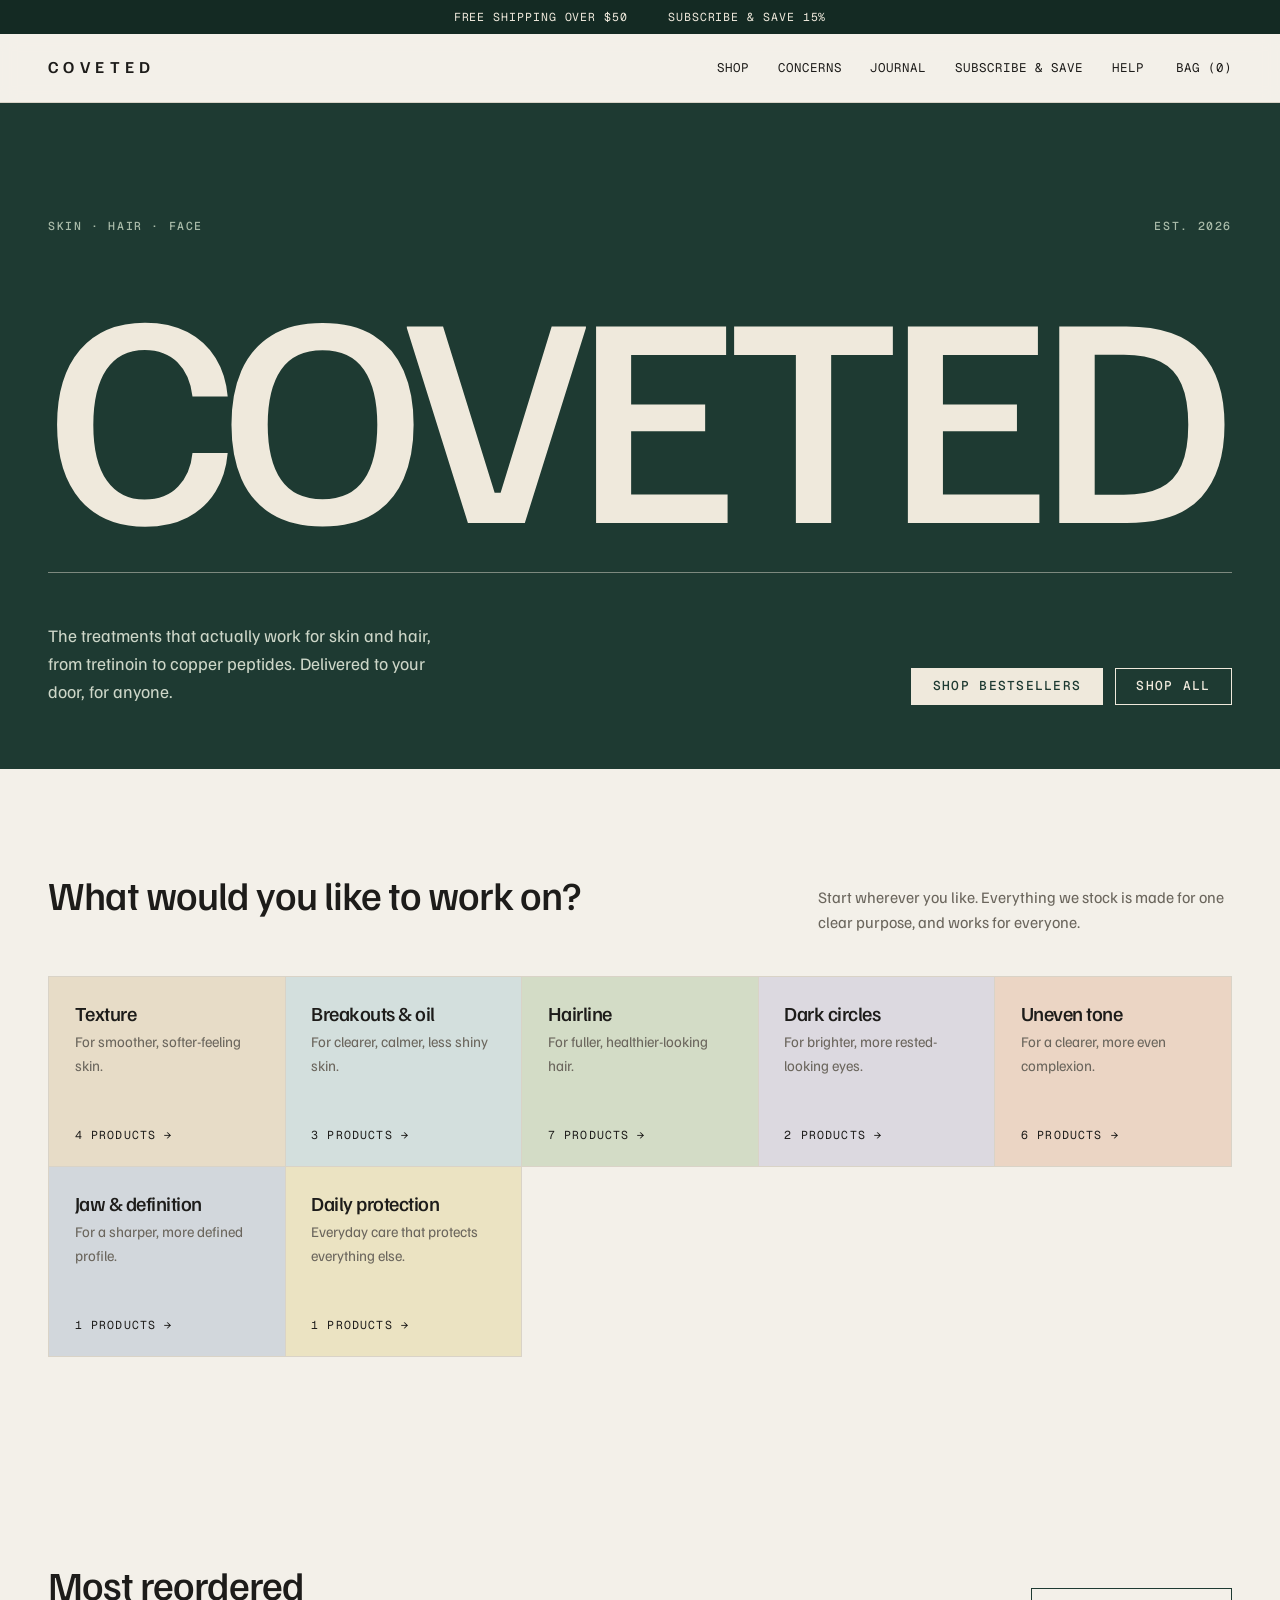
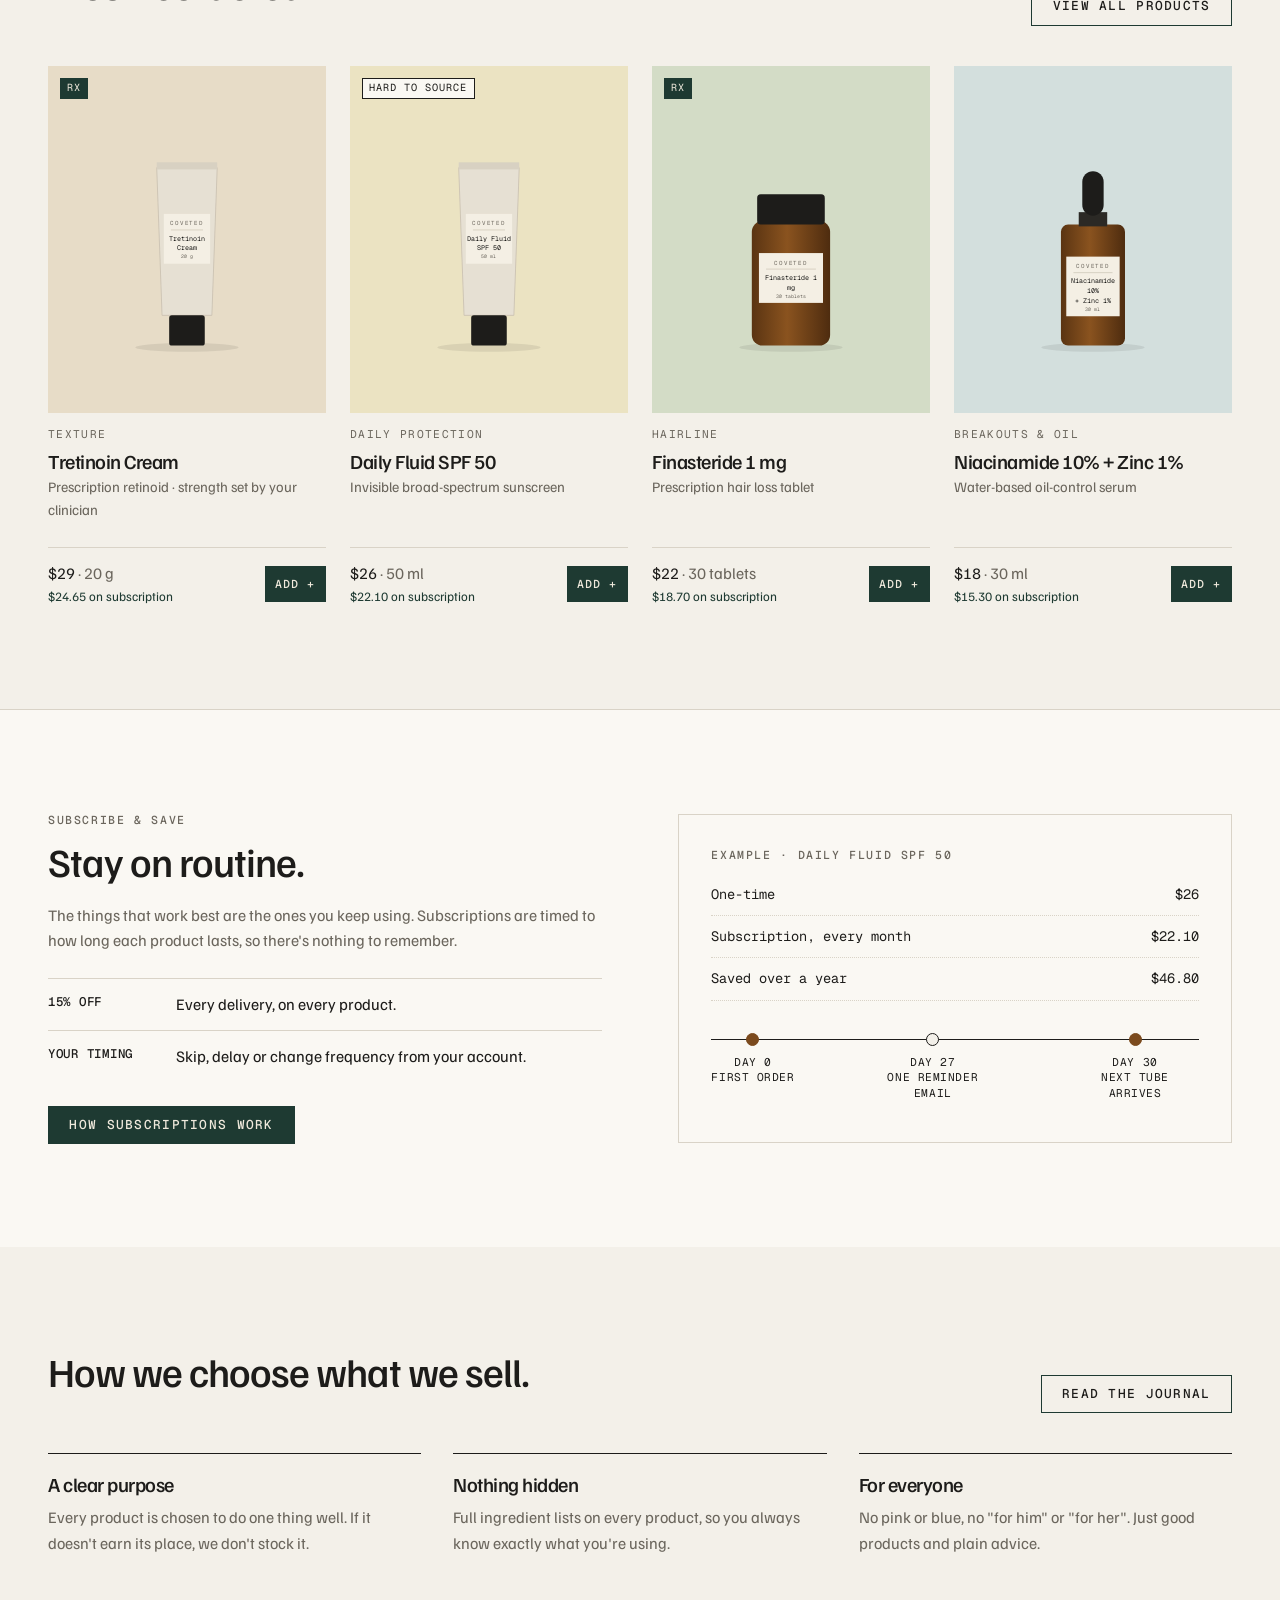
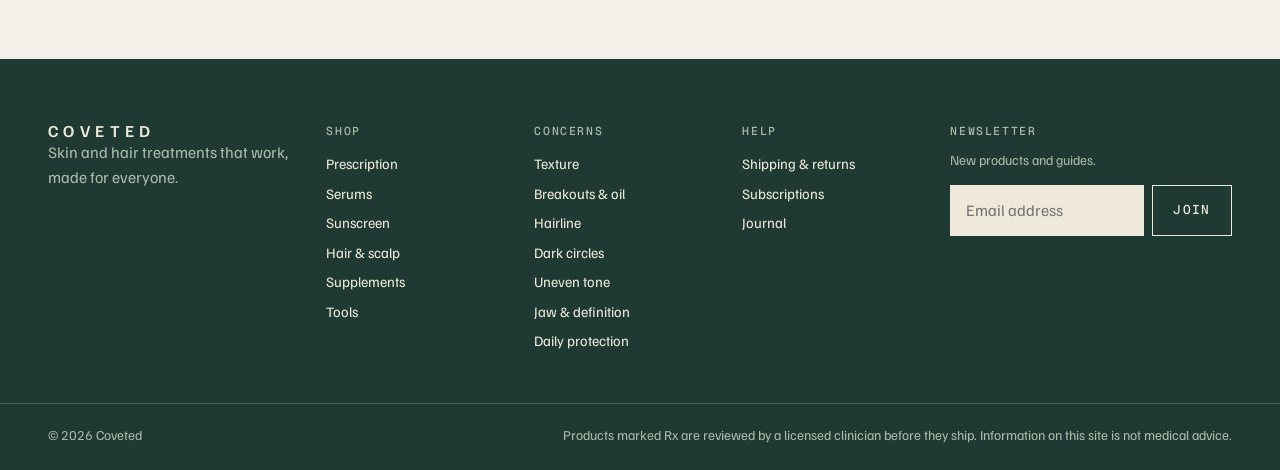
==== commit 6f6260a8: "Remove service guarantees; keep product results only Drops the stock promise and stock records, disp" ====
--- a/index.html
+++ b/index.html
@@ -3,8 +3,8 @@
 <head>
   <meta charset="utf-8">
   <meta name="viewport" content="width=device-width, initial-scale=1">
-  <title>Coveted — Hard-to-source actives, always in stock</title>
-  <meta name="description" content="Tretinoin, finasteride, GHK-Cu and more. Skin and hair essentials, delivered discreetly. Subscribe and save 15%.">
+  <title>Coveted — Skin and hair treatments that work</title>
+  <meta name="description" content="Tretinoin, finasteride, GHK-Cu and more. Skin and hair essentials for everyone. Subscribe and save 15%.">
   <link rel="preconnect" href="https://fonts.googleapis.com">
   <link rel="preconnect" href="https://fonts.gstatic.com" crossorigin>
   <link href="https://fonts.googleapis.com/css2?family=Familjen+Grotesk:wght@400;500;600&family=Geist+Mono:wght@400;500&display=swap" rel="stylesheet">
@@ -41,20 +41,6 @@
     </div>
   </section>
 
-  <section class="section section--ink">
-    <div class="wrap">
-      <p class="eyebrow">Our stock promise</p>
-      <h2 style="max-width:20ch">If it's hard to find elsewhere, it shouldn't be hard to find here.</h2>
-      <p class="muted" style="max-width:56ch">We publish how many days each product was in stock over the last year. When something does run short, the page stays up with a firm restock date, and you can reserve it without being charged until it ships.</p>
-      <div class="pillars" style="margin-top:3rem">
-        <div class="pillar"><p class="num" id="stock-pct">99%</p><p class="muted">Average days in stock across the range, last 12 months</p></div>
-        <div class="pillar"><p class="num">2pm</p><p class="muted">Order before 2pm on a weekday and it's dispatched the same day</p></div>
-        <div class="pillar"><p class="num">15%</p><p class="muted">Off every subscription delivery. Skip or cancel any time</p></div>
-        <div class="pillar"><p class="num">5th</p><p class="muted">Every fifth order includes a full-size product of your choice</p></div>
-      </div>
-    </div>
-  </section>
-
   <section class="section" id="shop">
     <div class="wrap">
       <div class="section__head">
@@ -69,13 +55,11 @@
     <div class="wrap split">
       <div>
         <p class="eyebrow">Subscribe &amp; save</p>
-        <h2>Never run out mid-routine.</h2>
-        <p class="muted">The things that work best are the ones you keep using. Your next order arrives just before the last one runs out, so there's nothing to remember.</p>
+        <h2>Stay on routine.</h2>
+        <p class="muted">The things that work best are the ones you keep using. Subscriptions are timed to how long each product lasts, so there's nothing to remember.</p>
         <ul class="ticks">
           <li><strong>15% off</strong><span>Every delivery, on every product.</span></li>
-          <li><strong>Your timing</strong><span>Skip, delay or change frequency in one click.</span></li>
-          <li><strong>No lock-in</strong><span>Cancel any time. No minimum orders.</span></li>
-          <li><strong>Heads-up</strong><span>One email three days before each shipment. Nothing else.</span></li>
+          <li><strong>Your timing</strong><span>Skip, delay or change frequency from your account.</span></li>
         </ul>
         <a class="btn" href="subscribe.html">How subscriptions work</a>
       </div>
@@ -92,7 +76,6 @@
       <div class="approach">
         <div><h3>A clear purpose</h3><p class="muted">Every product is chosen to do one thing well. If it doesn't earn its place, we don't stock it.</p></div>
         <div><h3>Nothing hidden</h3><p class="muted">Full ingredient lists on every product, so you always know exactly what you're using.</p></div>
-        <div><h3>Always here</h3><p class="muted">We hold deep stock of everything we sell, so the things you rely on are here when you come back.</p></div>
         <div><h3>For everyone</h3><p class="muted">No pink or blue, no "for him" or "for her". Just good products and plain advice.</p></div>
       </div>
     </div>
--- a/assets/css/style.css
+++ b/assets/css/style.css
@@ -219,6 +219,8 @@
 .pillar { padding: 1.8rem 1.6rem 0 0; }
 .pillar + .pillar { padding-left: 1.6rem; border-left: 1px solid color-mix(in srgb, currentColor 25%, transparent); }
 .pillar .num { font: 400 2.6rem/1 var(--display); margin-bottom: .6rem; }
+.pillars--2 { grid-template-columns: repeat(2, 1fr); }
+@media (max-width: 520px) { .pillars--2 { grid-template-columns: 1fr; } }
 @media (max-width: 880px) {
   .pillars { grid-template-columns: 1fr 1fr; }
   .pillar:nth-child(3) { padding-left: 0; border-left: 0; }
@@ -246,7 +248,7 @@
 
 /* ---------- Approach ---------- */
 
-.approach { display: grid; grid-template-columns: repeat(4, 1fr); gap: 32px; }
+.approach { display: grid; grid-template-columns: repeat(3, 1fr); gap: 32px; }
 .approach > div { border-top: 1px solid var(--ink); padding-top: 1.2rem; min-width: 0; }
 .approach p { margin: 0; }
 @media (max-width: 880px) { .approach { grid-template-columns: 1fr 1fr; } }
@@ -417,6 +419,8 @@
   padding: .65em .95em; min-height: 36px; font: 500 .72rem/1 var(--mono); letter-spacing: .08em; text-transform: uppercase;
 }
 .quick:hover { background: var(--ink); }
+.quick--off { background: var(--line); color: var(--muted); cursor: default; }
+.quick--off:hover { background: var(--line); }
 .rx-note { background: var(--sage); padding: .8rem 1rem; font-size: .88rem; margin: 0; }
 .rx-note strong { font: 500 .7rem/1 var(--mono); background: var(--green); color: var(--cream); padding: .3em .5em; margin-right: .5em; vertical-align: 1px; }
 .health h3 { margin: .2rem 0 .4rem; }
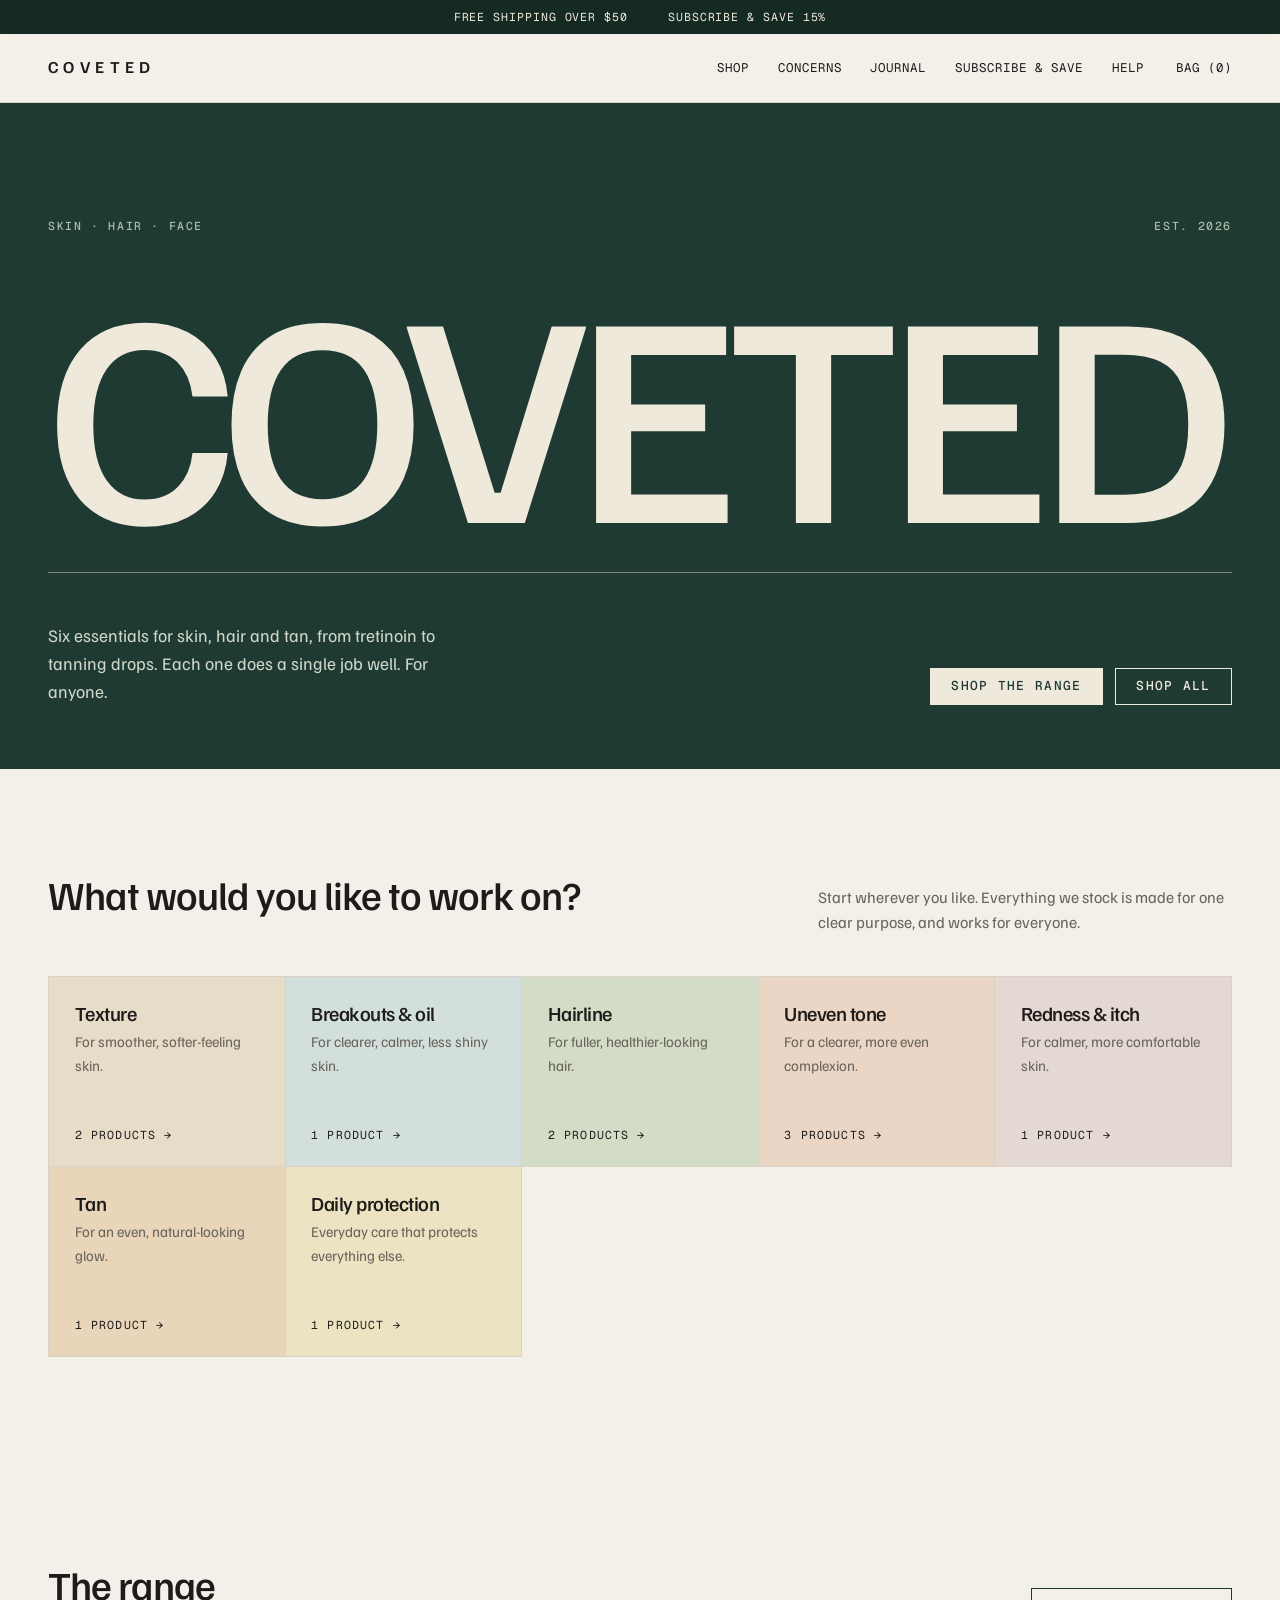
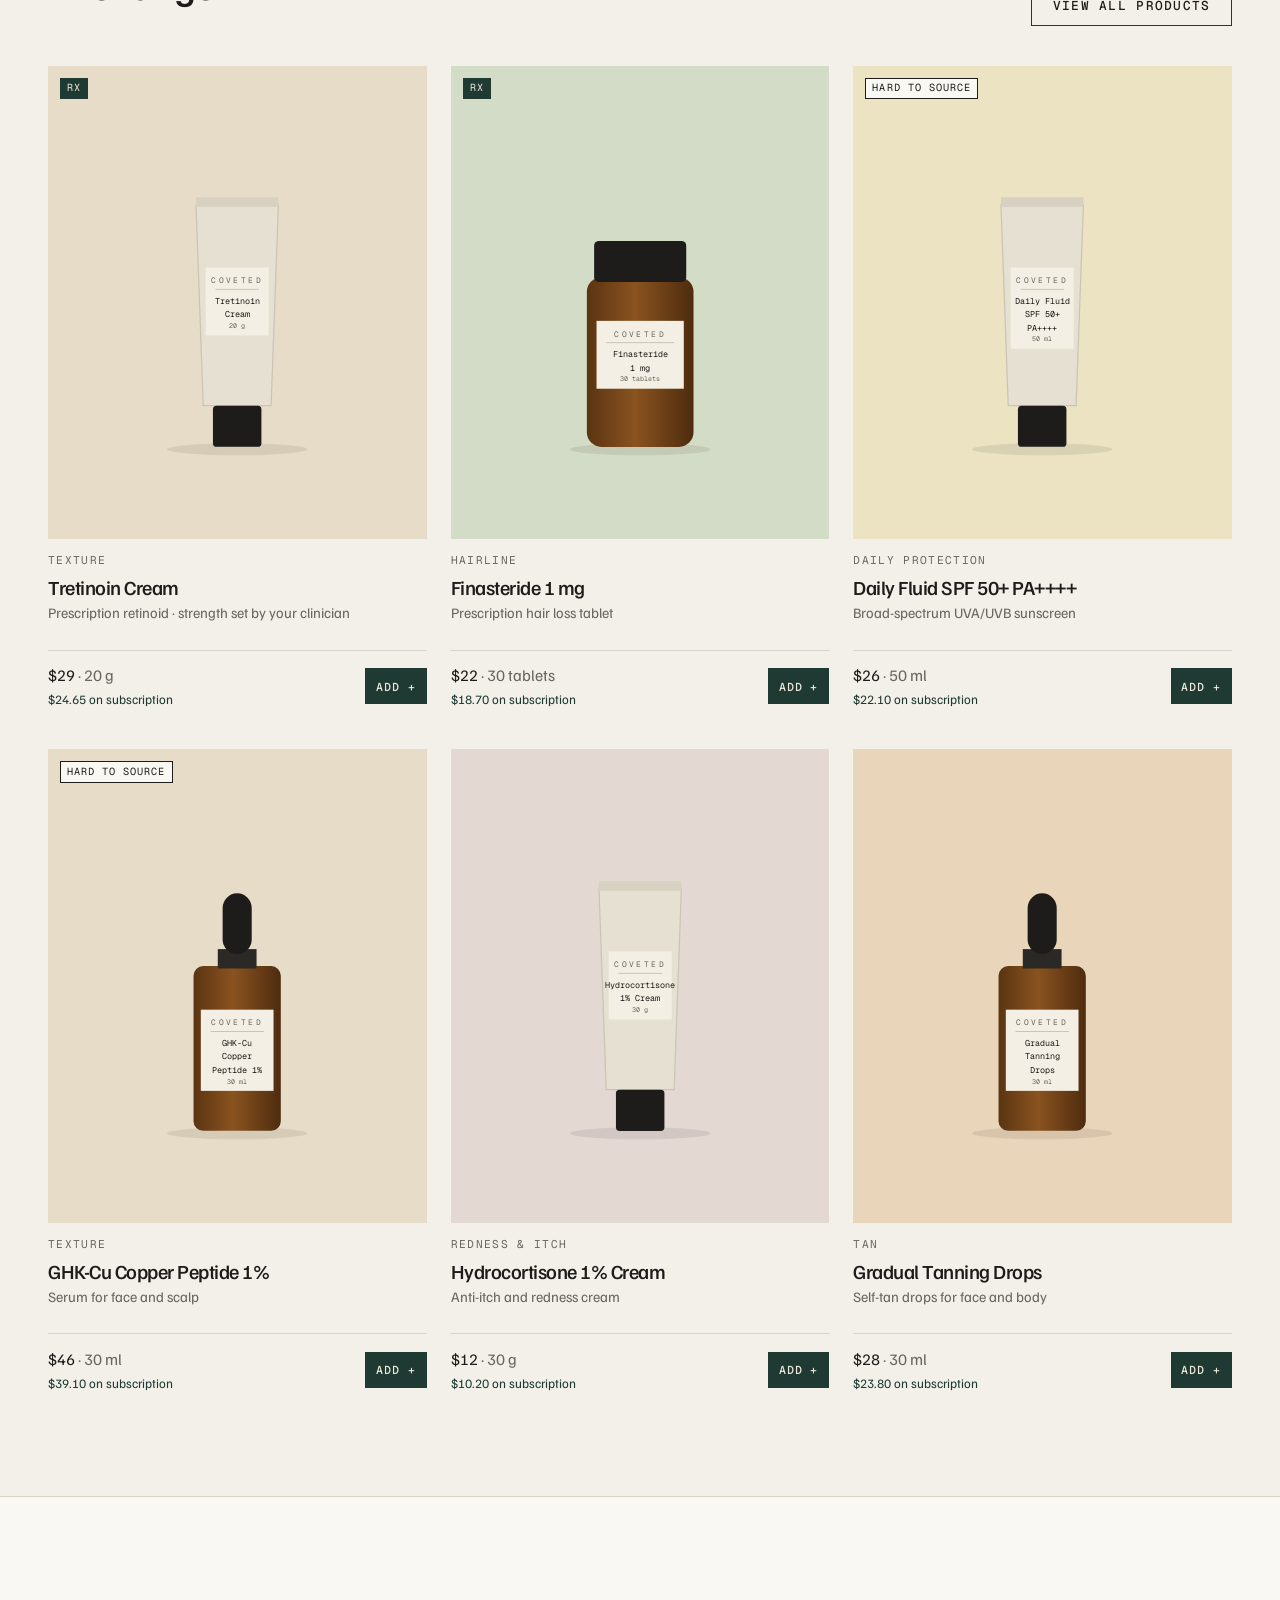
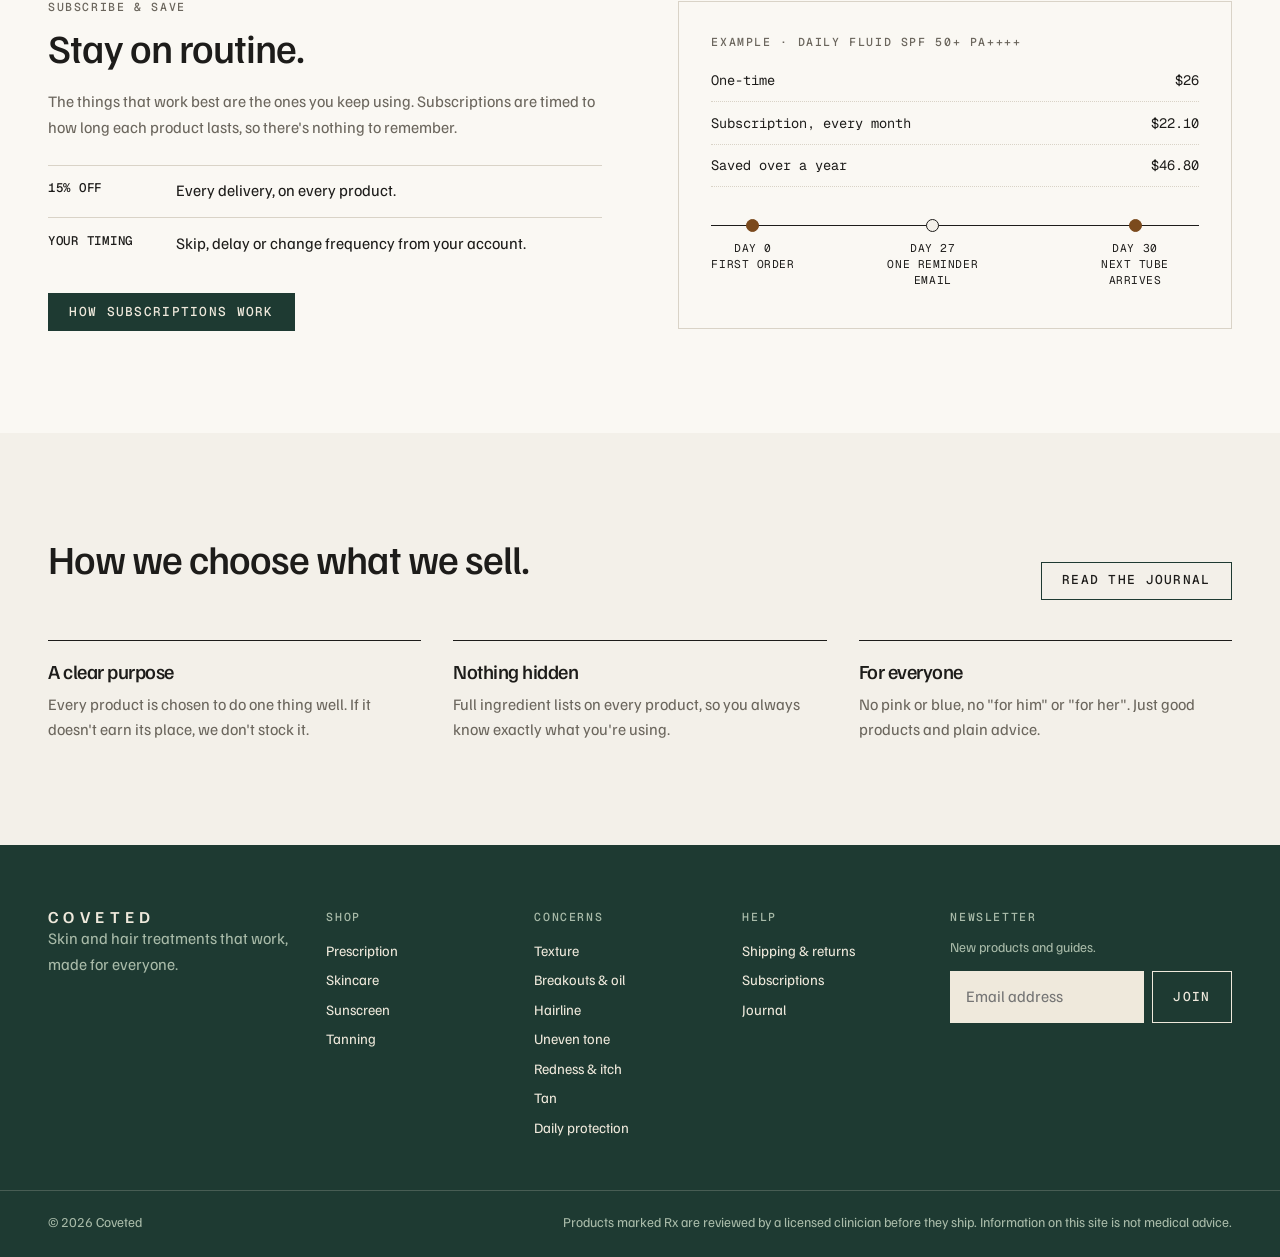
==== commit b201a5e6: "Cut the range to six products: tretinoin, finasteride, PA++++ sunscreen, GHK-Cu, hydrocortisone and " ====
--- a/index.html
+++ b/index.html
@@ -4,7 +4,7 @@
   <meta charset="utf-8">
   <meta name="viewport" content="width=device-width, initial-scale=1">
   <title>Coveted — Skin and hair treatments that work</title>
-  <meta name="description" content="Tretinoin, finasteride, GHK-Cu and more. Skin and hair essentials for everyone. Subscribe and save 15%.">
+  <meta name="description" content="Tretinoin, finasteride, GHK-Cu, PA++++ sunscreen, hydrocortisone and tanning drops. Subscribe and save 15%.">
   <link rel="preconnect" href="https://fonts.googleapis.com">
   <link rel="preconnect" href="https://fonts.gstatic.com" crossorigin>
   <link href="https://fonts.googleapis.com/css2?family=Familjen+Grotesk:wght@400;500;600&family=Geist+Mono:wght@400;500&display=swap" rel="stylesheet">
@@ -22,9 +22,9 @@
       <h1 class="hero__brand" aria-label="Coveted">Coveted</h1>
       <hr class="rule">
       <div class="hero__foot">
-        <p class="lede">The treatments that actually work for skin and hair, from tretinoin to copper peptides. Delivered to your door, for anyone.</p>
+        <p class="lede">Six essentials for skin, hair and tan, from tretinoin to tanning drops. Each one does a single job well. For anyone.</p>
         <div class="hero__actions">
-          <a class="btn" href="#shop">Shop bestsellers</a>
+          <a class="btn" href="#shop">Shop the range</a>
           <a class="btn btn--ghost" href="shop.html">Shop all</a>
         </div>
       </div>
@@ -44,10 +44,10 @@
   <section class="section" id="shop">
     <div class="wrap">
       <div class="section__head">
-        <h2>Most reordered</h2>
+        <h2>The range</h2>
         <a class="btn btn--ghost" href="shop.html">View all products</a>
       </div>
-      <div class="grid" id="bestsellers"></div>
+      <div class="grid grid--3" id="bestsellers"></div>
     </div>
   </section>
 
--- a/assets/css/style.css
+++ b/assets/css/style.css
@@ -174,6 +174,9 @@
 /* ---------- Product cards ---------- */
 
 .grid { display: grid; grid-template-columns: repeat(auto-fill, minmax(260px, 1fr)); gap: 40px 24px; }
+.grid--3 { grid-template-columns: repeat(3, minmax(0, 1fr)); }
+@media (max-width: 880px) { .grid--3 { grid-template-columns: repeat(2, minmax(0, 1fr)); } }
+@media (max-width: 520px) { .grid--3 { grid-template-columns: 1fr; } }
 .card { display: flex; flex-direction: column; }
 .card__link { text-decoration: none; flex: 1; }
 .card__art { position: relative; background: var(--tint, var(--sunk)); aspect-ratio: 4 / 5; display: grid; place-items: center; padding: 12% 18% 6%; transition: background .25s; }
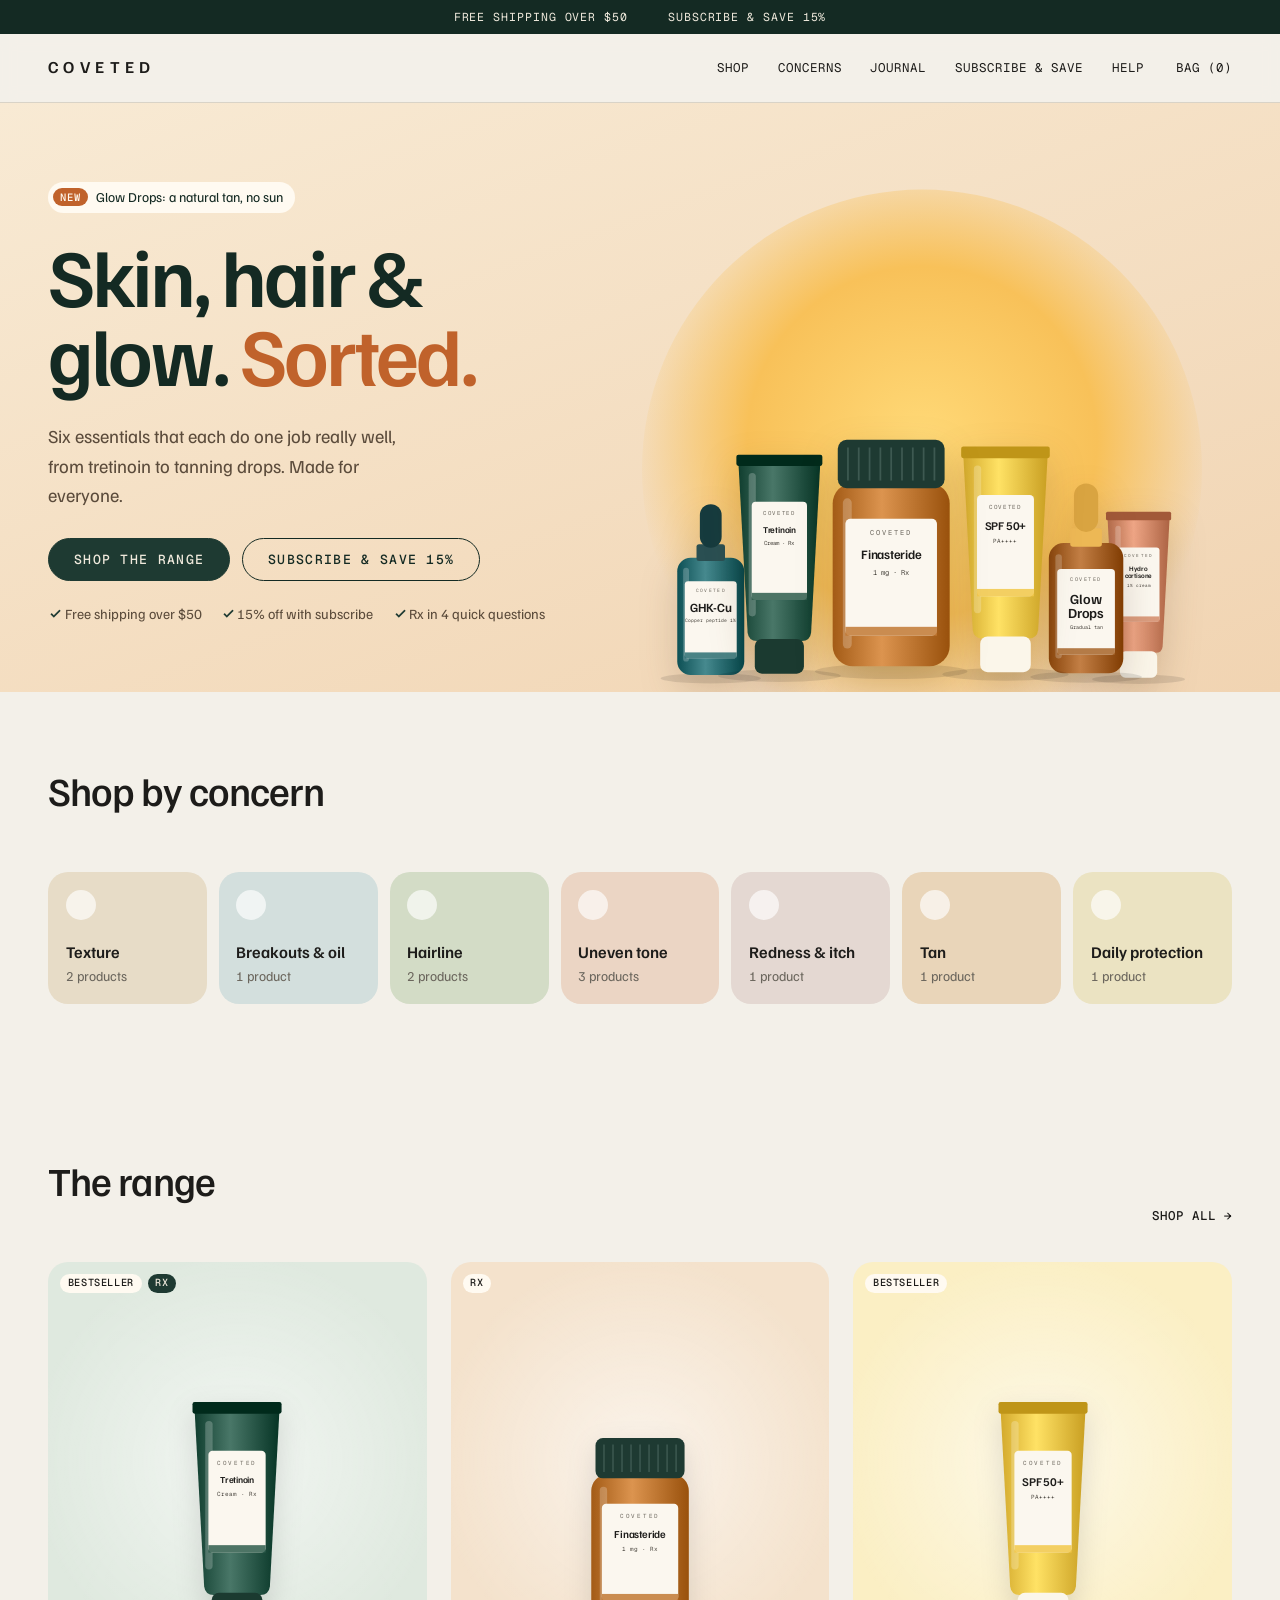
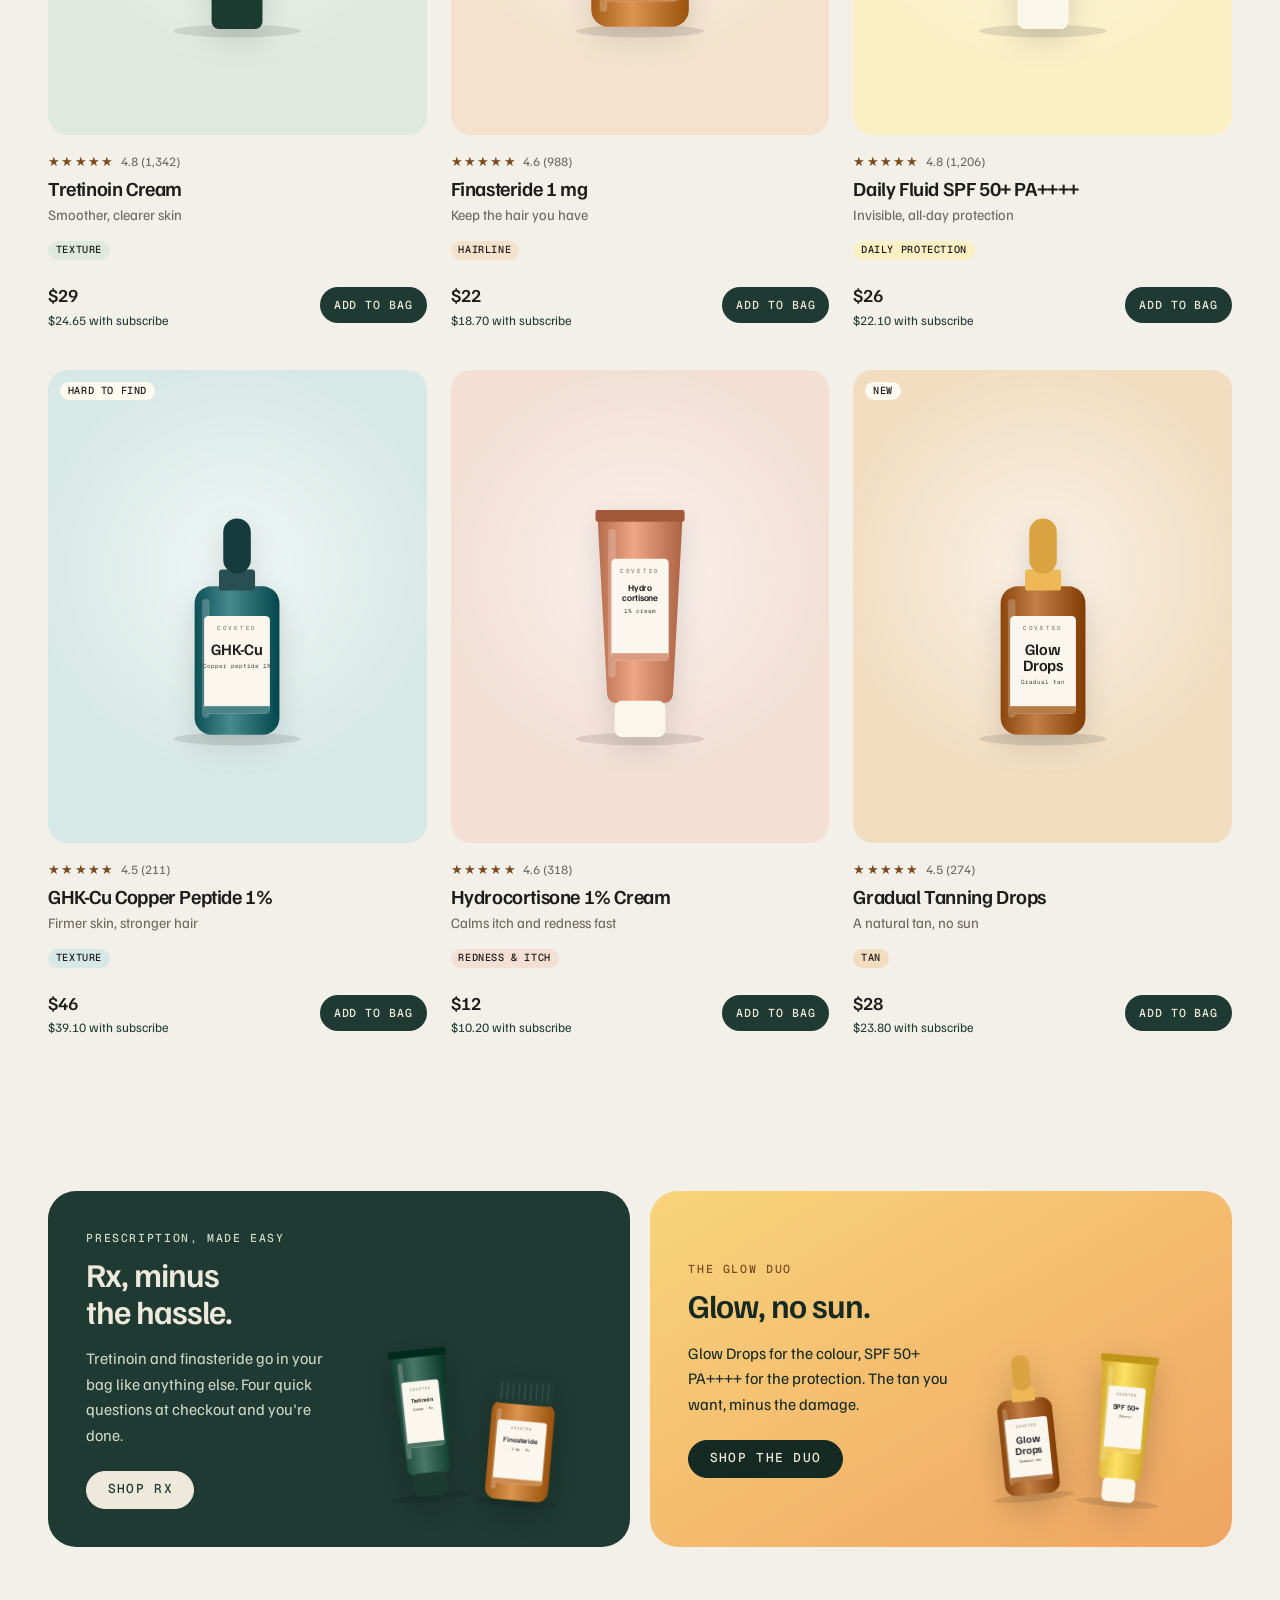
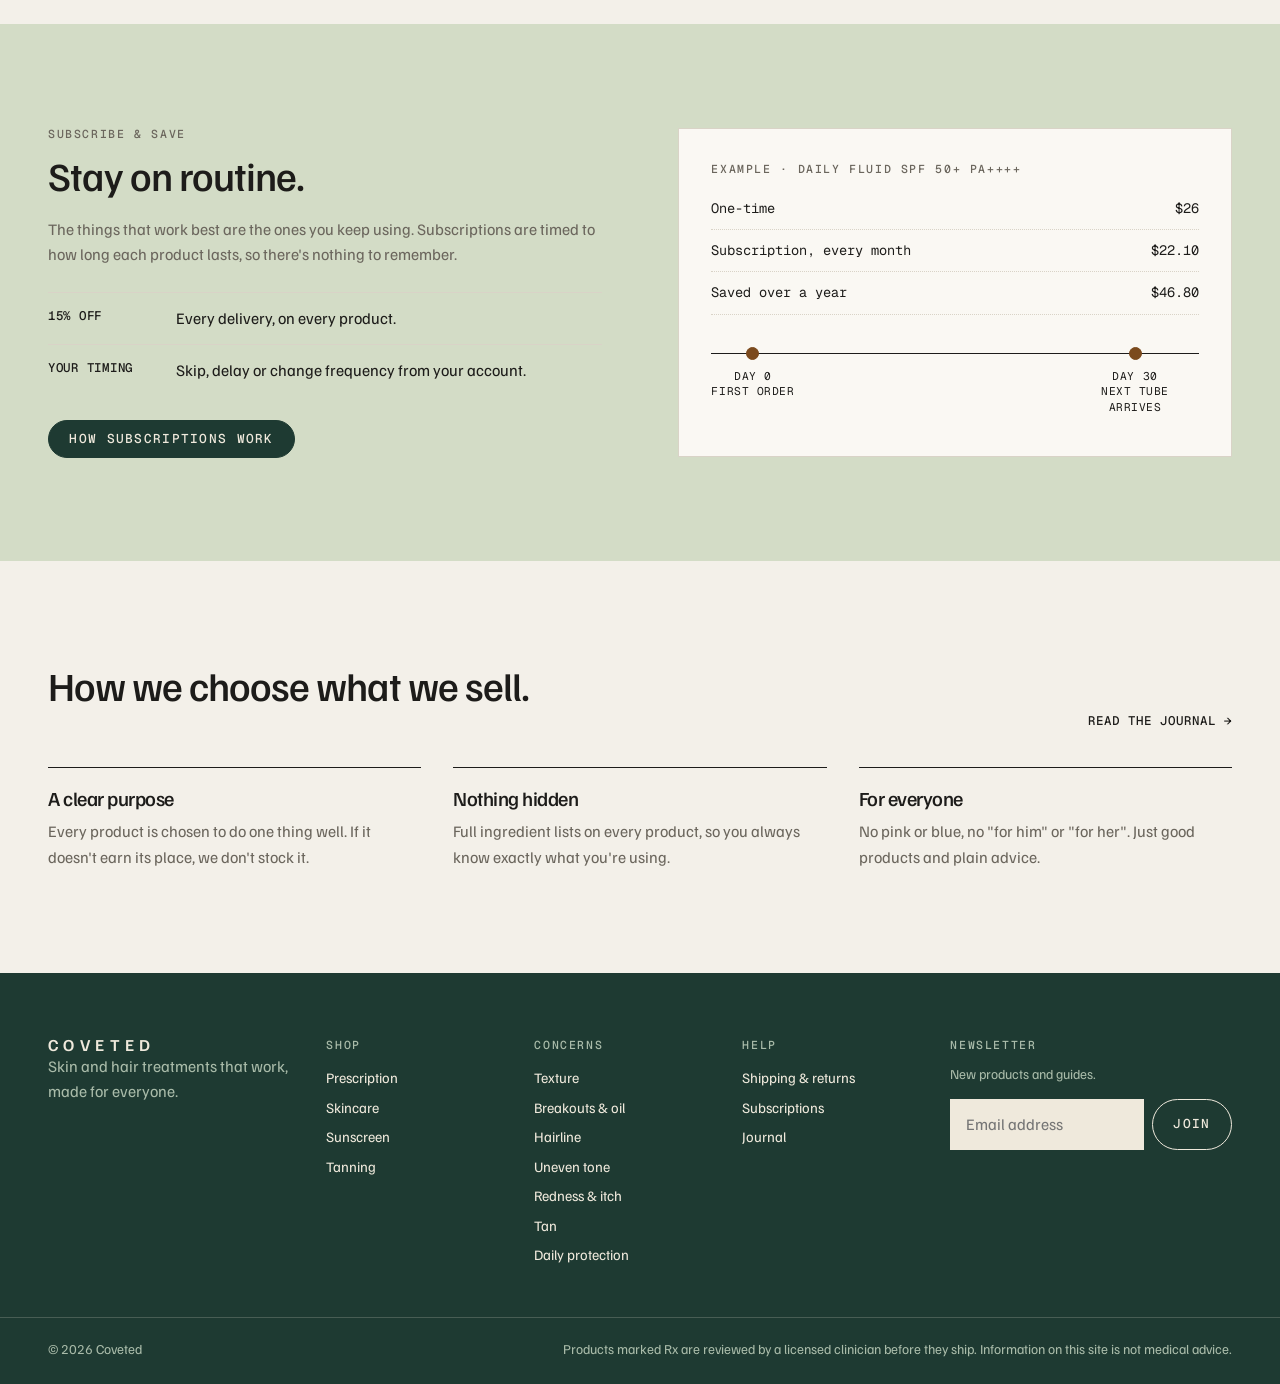
==== commit 969b2645: "Redesign home page with product lineup hero, colourful packaging and richer product cards Co-Authore" ====
--- a/index.html
+++ b/index.html
@@ -13,45 +13,69 @@
 <body data-page="home">
 <main id="main">
 
-  <section class="hero">
-    <div class="wrap hero__inner">
-      <div class="hero__top">
-        <p class="eyebrow">Skin · Hair · Face</p>
-        <p class="eyebrow">Est. 2026</p>
+  <section class="hero2">
+    <div class="wrap hero2__inner">
+      <div class="hero2__copy">
+        <a class="pill" href="product.html#tanner"><span>New</span> Glow Drops: a natural tan, no sun</a>
+        <h1>Skin, hair &amp; glow. <em>Sorted.</em></h1>
+        <p class="lede">Six essentials that each do one job really well, from tretinoin to tanning drops. Made for everyone.</p>
+        <div class="hero2__actions">
+          <a class="btn btn--lg" href="#shop">Shop the range</a>
+          <a class="btn btn--ghost btn--lg" href="subscribe.html">Subscribe &amp; save 15%</a>
+        </div>
+        <ul class="hero2__ticks">
+          <li>Free shipping over $50</li>
+          <li>15% off with subscribe</li>
+          <li>Rx in 4 quick questions</li>
+        </ul>
       </div>
-      <h1 class="hero__brand" aria-label="Coveted">Coveted</h1>
-      <hr class="rule">
-      <div class="hero__foot">
-        <p class="lede">Six essentials for skin, hair and tan, from tretinoin to tanning drops. Each one does a single job well. For anyone.</p>
-        <div class="hero__actions">
-          <a class="btn" href="#shop">Shop the range</a>
-          <a class="btn btn--ghost" href="shop.html">Shop all</a>
-        </div>
-      </div>
+      <div class="hero2__stage" id="hero-stage" aria-label="The Coveted range"></div>
     </div>
   </section>
 
-  <section class="section" id="concerns">
+  <section class="section section--tight" id="concerns">
     <div class="wrap">
       <div class="section__head">
-        <h2>What would you like to work on?</h2>
-        <p class="muted">Start wherever you like. Everything we stock is made for one clear purpose, and works for everyone.</p>
+        <h2>Shop by concern</h2>
       </div>
-      <div class="concerns" id="concern-grid"></div>
+      <div class="concern-row" id="concern-grid"></div>
     </div>
   </section>
 
-  <section class="section" id="shop">
+  <section class="section section--tight" id="shop">
     <div class="wrap">
       <div class="section__head">
         <h2>The range</h2>
-        <a class="btn btn--ghost" href="shop.html">View all products</a>
+        <a class="link-arrow" href="shop.html">Shop all →</a>
       </div>
       <div class="grid grid--3" id="bestsellers"></div>
     </div>
   </section>
 
-  <section class="section section--surface section--line">
+  <section class="section section--tight">
+    <div class="wrap promos">
+      <a class="promo promo--green" href="shop.html#prescription">
+        <div class="promo__copy">
+          <p class="eyebrow">Prescription, made easy</p>
+          <h2>Rx, minus the hassle.</h2>
+          <p>Tretinoin and finasteride go in your bag like anything else. Four quick questions at checkout and you're done.</p>
+          <span class="btn">Shop Rx</span>
+        </div>
+        <div class="promo__art" data-art="tretinoin,finasteride"></div>
+      </a>
+      <a class="promo promo--sun" href="product.html#tanner">
+        <div class="promo__copy">
+          <p class="eyebrow">The glow duo</p>
+          <h2>Glow, no sun.</h2>
+          <p>Glow Drops for the colour, SPF 50+ PA++++ for the protection. The tan you want, minus the damage.</p>
+          <span class="btn">Shop the duo</span>
+        </div>
+        <div class="promo__art" data-art="tanner,spf-50"></div>
+      </a>
+    </div>
+  </section>
+
+  <section class="section section--sage">
     <div class="wrap split">
       <div>
         <p class="eyebrow">Subscribe &amp; save</p>
@@ -71,7 +95,7 @@
     <div class="wrap">
       <div class="section__head">
         <h2>How we choose what we sell.</h2>
-        <a class="btn btn--ghost" href="journal.html">Read the journal</a>
+        <a class="link-arrow" href="journal.html">Read the journal →</a>
       </div>
       <div class="approach">
         <div><h3>A clear purpose</h3><p class="muted">Every product is chosen to do one thing well. If it doesn't earn its place, we don't stock it.</p></div>
--- a/assets/css/style.css
+++ b/assets/css/style.css
@@ -15,6 +15,8 @@
   --cream: #efe9dc;
   --sage: #d3dcc6;
   --on-green-muted: #a9bba9;
+  --orange: #c0622b;
+  --radius: 20px;
   --ok: #4f6a41;
   --warn: #946419;
   --out: #8a3f2b;
@@ -66,7 +68,7 @@
 .btn {
   display: inline-flex; align-items: center; justify-content: center; gap: .5em;
   background: var(--green); color: var(--cream);
-  border: 1px solid var(--green); border-radius: 0;
+  border: 1px solid var(--green); border-radius: 999px;
   padding: .9em 1.6em;
   font: 500 .8rem/1 var(--mono); letter-spacing: .1em; text-transform: uppercase;
   text-decoration: none; cursor: pointer;
@@ -136,52 +138,25 @@
 .section__head { display: flex; justify-content: space-between; align-items: end; gap: 2rem; margin-bottom: 2.5rem; flex-wrap: wrap; }
 .section__head p { max-width: 46ch; margin: 0; }
 
-/* ---------- Hero: the brand, nothing else ---------- */
-
-.hero { background: var(--green); color: var(--cream); }
-.hero .eyebrow { color: var(--on-green-muted); }
-.hero .btn { background: var(--cream); color: var(--green); border-color: var(--cream); }
-.hero .btn:hover { background: var(--sage); border-color: var(--sage); }
-.hero .btn--ghost { background: transparent; color: var(--cream); }
-.hero .btn--ghost:hover { background: var(--cream); color: var(--green); }
-.hero__inner { padding-block: clamp(48px, 9vw, 128px) clamp(32px, 5vw, 64px); display: grid; gap: clamp(24px, 4vw, 48px); }
-.hero__top, .hero__foot { display: flex; justify-content: space-between; align-items: end; gap: 1.5rem; flex-wrap: wrap; }
-.hero__top .eyebrow { margin: 0; }
-.hero__brand {
-  font: 500 clamp(4rem, 22vw, 19rem)/.8 var(--display);
-  letter-spacing: -.045em; text-transform: uppercase;
-  margin: 0; white-space: nowrap; width: max-content;
-}
-.hero__brand + .rule { border: 0; border-top: 1px solid rgba(239, 233, 220, .45); margin: 0; }
-.hero__foot .lede { font-size: 1.1rem; max-width: 40ch; color: #cdd6c8; margin: 0; }
-.hero__actions { display: flex; gap: 12px; flex-wrap: wrap; }
-
-/* ---------- Concerns ---------- */
-
-.concerns { display: grid; grid-template-columns: repeat(auto-fill, minmax(220px, 1fr)); border-top: 1px solid var(--line); border-left: 1px solid var(--line); }
-.concern {
-  background: var(--tint, transparent);
-  display: flex; flex-direction: column; justify-content: space-between; gap: 2rem;
-  padding: 1.6rem; min-height: 190px; text-decoration: none;
-  border-right: 1px solid var(--line); border-bottom: 1px solid var(--line);
-  transition: background .2s;
-}
-.concern:hover { filter: brightness(.96); }
-.concern h3 { margin: 0 0 .3em; }
-.concern p { margin: 0; color: var(--muted); font-size: .92rem; }
-.concern span { font: .72rem/1 var(--mono); letter-spacing: .1em; text-transform: uppercase; }
-
 /* ---------- Product cards ---------- */
 
 .grid { display: grid; grid-template-columns: repeat(auto-fill, minmax(260px, 1fr)); gap: 40px 24px; }
 .grid--3 { grid-template-columns: repeat(3, minmax(0, 1fr)); }
 @media (max-width: 880px) { .grid--3 { grid-template-columns: repeat(2, minmax(0, 1fr)); } }
-@media (max-width: 520px) { .grid--3 { grid-template-columns: 1fr; } }
+@media (max-width: 520px) {
+  .grid--3 { grid-template-columns: repeat(2, minmax(0, 1fr)); gap: 28px 12px; }
+  .grid--3 .card__art { padding: 10% 14% 4%; border-radius: 14px; }
+  .grid--3 .card__name { font-size: 1rem; }
+  .grid--3 .card__format, .grid--3 .card__rating span { font-size: .78rem; }
+  .grid--3 .card__foot { flex-direction: column; align-items: stretch; gap: .6rem; }
+  .grid--3 .quick { width: 100%; }
+  .grid--3 .badge { font-size: .56rem; }
+}
 .card { display: flex; flex-direction: column; }
 .card__link { text-decoration: none; flex: 1; }
 .card__art { position: relative; background: var(--tint, var(--sunk)); aspect-ratio: 4 / 5; display: grid; place-items: center; padding: 12% 18% 6%; transition: background .25s; }
 .card__art svg { width: 100%; height: 100%; }
-.card:hover .card__art { filter: brightness(.96); }
+
 .tag {
   position: absolute; top: 12px; left: 12px;
   font: .64rem/1 var(--mono); letter-spacing: .1em; text-transform: uppercase;
@@ -450,3 +425,107 @@
   .sticky-buy .btn { flex: none; padding: .85em 1.2em; }
   body:has(.sticky-buy) .footer { padding-bottom: 96px; }
 }
+
+/* ---------- Home: hero ---------- */
+
+.btn--lg { padding: 1.05em 1.9em; font-size: .82rem; }
+.quick { border-radius: 999px; padding: .8em 1.2em; }
+.link-arrow { font: 500 .78rem/1 var(--mono); letter-spacing: .08em; text-transform: uppercase; text-decoration: none; }
+.link-arrow:hover { text-decoration: underline; text-underline-offset: 4px; }
+.section--tight { padding-block: clamp(40px, 6vw, 80px); }
+.section--sage { background: var(--sage); }
+
+.hero2 { background: linear-gradient(160deg, #f8ead4 0%, #f1d4b2 100%); overflow: hidden; color: var(--green-deep); }
+.hero2__inner { display: grid; grid-template-columns: minmax(0, 1fr) minmax(0, 1.15fr); gap: 24px; align-items: center; padding-block: clamp(40px, 6vw, 80px) 0; }
+.hero2__copy { padding-bottom: clamp(32px, 5vw, 72px); min-width: 0; }
+.pill { display: inline-flex; gap: .6em; align-items: center; background: #fffaf1; border-radius: 999px; padding: .35em .9em .35em .35em; font-size: .85rem; text-decoration: none; margin-bottom: 1.4rem; }
+.pill span { background: var(--orange); color: #fffaf1; border-radius: 999px; padding: .35em .7em; font: 500 .66rem/1 var(--mono); letter-spacing: .08em; text-transform: uppercase; }
+.pill:hover { background: #fff; }
+.hero2 h1 { font-size: clamp(2.8rem, 6.4vw, 5.8rem); line-height: .96; letter-spacing: -.04em; font-weight: 600; max-width: 11ch; margin-bottom: .35em; }
+.hero2 h1 em { font-style: normal; color: var(--orange); }
+.hero2 .lede { font-size: 1.15rem; color: #5b4b3b; max-width: 38ch; margin: 0; }
+.hero2__actions { display: flex; gap: 12px; flex-wrap: wrap; margin: 1.8rem 0 1.4rem; }
+.hero2 .btn--ghost { border-color: var(--green-deep); color: var(--green-deep); }
+.hero2 .btn--ghost:hover { background: var(--green-deep); color: var(--cream); }
+.hero2__ticks { list-style: none; padding: 0; margin: 0; display: flex; flex-wrap: wrap; gap: .4rem 1.2rem; font-size: .88rem; color: #5b4b3b; }
+.hero2__ticks li::before { content: "✓"; color: var(--green); font-weight: 600; margin-right: .4em; }
+
+.hero2__stage { position: relative; display: flex; align-items: flex-end; justify-content: center; min-height: clamp(280px, 40vw, 560px); min-width: 0; }
+.hero2__sun {
+  position: absolute; left: 50%; top: 50%; width: min(96%, 560px); aspect-ratio: 1; border-radius: 50%;
+  transform: translate(-50%, -44%);
+  background: radial-gradient(circle at 50% 45%, #ffd977 0%, #f8c159 42%, rgba(248, 193, 89, 0) 70%);
+}
+.hero2__item { position: relative; display: block; margin: 0 -9.5%; transition: transform .35s ease; filter: drop-shadow(0 14px 18px rgba(80, 45, 10, .18)); }
+.hero2__item svg { width: 100%; height: auto; display: block; }
+.hero2__item:hover { transform: translateY(-10px); }
+.hero2__item--0 { width: 27%; z-index: 1; }
+.hero2__item--1 { width: 33%; z-index: 2; }
+.hero2__item--2 { width: 41%; z-index: 4; }
+.hero2__item--3 { width: 34%; z-index: 3; }
+.hero2__item--4 { width: 30%; z-index: 2; }
+.hero2__item--5 { width: 25%; z-index: 1; }
+@media (max-width: 880px) {
+  .hero2__inner { grid-template-columns: 1fr; gap: 8px; }
+  .hero2__copy { padding-bottom: 0; }
+  .hero2__stage { min-height: 0; padding-top: 24px; }
+  .hero2__sun { transform: translate(-50%, -34%); }
+}
+
+/* ---------- Home: concerns, promos ---------- */
+
+.concern-row { display: grid; grid-template-columns: repeat(7, minmax(0, 1fr)); gap: 12px; }
+.concern-tile {
+  background: var(--tint); border-radius: var(--radius); padding: 1.1rem; min-height: 132px; min-width: 0;
+  display: flex; flex-direction: column; gap: .25rem; text-decoration: none; transition: transform .2s ease;
+}
+.concern-tile:hover { transform: translateY(-4px); }
+.concern-tile__dot { width: 30px; height: 30px; border-radius: 50%; background: rgba(255, 255, 255, .65); margin-bottom: auto; }
+.concern-tile strong { font-weight: 600; font-size: 1.02rem; line-height: 1.2; }
+@media (max-width: 1080px) {
+  .concern-row { grid-template-columns: none; grid-auto-flow: column; grid-auto-columns: minmax(150px, 34%); overflow-x: auto; padding-bottom: 8px; scroll-snap-type: x mandatory; }
+  .concern-tile { scroll-snap-align: start; }
+}
+
+.promos { display: grid; grid-template-columns: repeat(2, minmax(0, 1fr)); gap: 20px; }
+.promo {
+  border-radius: 28px; padding: clamp(24px, 3vw, 40px); min-height: 340px; overflow: hidden; text-decoration: none;
+  display: grid; grid-template-columns: minmax(0, 1.1fr) minmax(0, 1fr); gap: 8px; align-items: end;
+}
+.promo__copy { align-self: center; }
+.promo h2 { font-size: clamp(1.7rem, 2.6vw, 2.5rem); font-weight: 600; letter-spacing: -.03em; }
+.promo p:not(.eyebrow) { margin-bottom: 1.4rem; }
+.promo--green { background: var(--green); color: var(--cream); }
+.promo--green .eyebrow, .promo--green p { color: #cdd8c9; }
+.promo--green .btn { background: var(--cream); color: var(--green); border-color: var(--cream); }
+.promo--sun { background: linear-gradient(150deg, #f9d47c, #efa462); color: var(--green-deep); }
+.promo--sun .eyebrow { color: #7a4b1f; }
+.promo--sun .btn { background: var(--green-deep); border-color: var(--green-deep); }
+.promo__art { display: flex; align-items: flex-end; justify-content: center; min-width: 0; }
+.promo__art svg { width: 58%; margin: 0 -8%; filter: drop-shadow(0 12px 16px rgba(0, 0, 0, .2)); transition: transform .35s ease; }
+.promo__art svg:first-child { transform: rotate(-6deg); }
+.promo__art svg:last-child { transform: rotate(5deg) translateY(6px); }
+.promo:hover .promo__art svg { transform: translateY(-6px); }
+@media (max-width: 880px) { .promos { grid-template-columns: 1fr; } }
+@media (max-width: 520px) { .promo { grid-template-columns: 1fr; min-height: 0; } .promo__art { max-width: 70%; justify-self: center; } }
+
+/* ---------- Product cards ---------- */
+
+.card__art {
+  border-radius: var(--radius); padding: 10% 22% 4%;
+  background: radial-gradient(circle at 50% 42%, rgba(255, 255, 255, .6), rgba(255, 255, 255, 0) 62%), var(--tint, var(--sunk));
+}
+.card__art svg { transition: transform .35s ease; filter: drop-shadow(0 10px 14px rgba(0, 0, 0, .12)); }
+.card:hover .card__art svg { transform: translateY(-6px) scale(1.03); }
+.card__badges { position: absolute; top: 12px; left: 12px; display: flex; gap: 6px; flex-wrap: wrap; }
+.badge { background: #fffaf1; border-radius: 999px; padding: .4em .75em; font: 500 .64rem/1 var(--mono); letter-spacing: .06em; text-transform: uppercase; }
+.badge--rx { background: var(--green); color: var(--cream); }
+.card__rating { font-size: .8rem; margin: 0 0 .35rem; display: flex; gap: .4rem; align-items: center; color: var(--muted); }
+.card__name { font-size: 1.25rem; font-weight: 600; letter-spacing: -.02em; }
+.card__format { color: var(--muted); margin-bottom: .6rem; }
+.card__concern { display: inline-block; margin: 0; font: 500 .64rem/1 var(--mono); letter-spacing: .06em; text-transform: uppercase; background: var(--tint); border-radius: 999px; padding: .45em .75em; }
+.card__foot { border-top: 0; align-items: center; padding-top: .4rem; }
+.card__price { font-size: 1.15rem; font-weight: 600; }
+.pdp__art { border-radius: var(--radius); background: radial-gradient(circle at 50% 42%, rgba(255, 255, 255, .6), rgba(255, 255, 255, 0) 62%), var(--tint, var(--sunk)); }
+.pdp__art svg { filter: drop-shadow(0 14px 18px rgba(0, 0, 0, .14)); }
+.line__art { border-radius: 12px; background: var(--tint, var(--sunk)); }
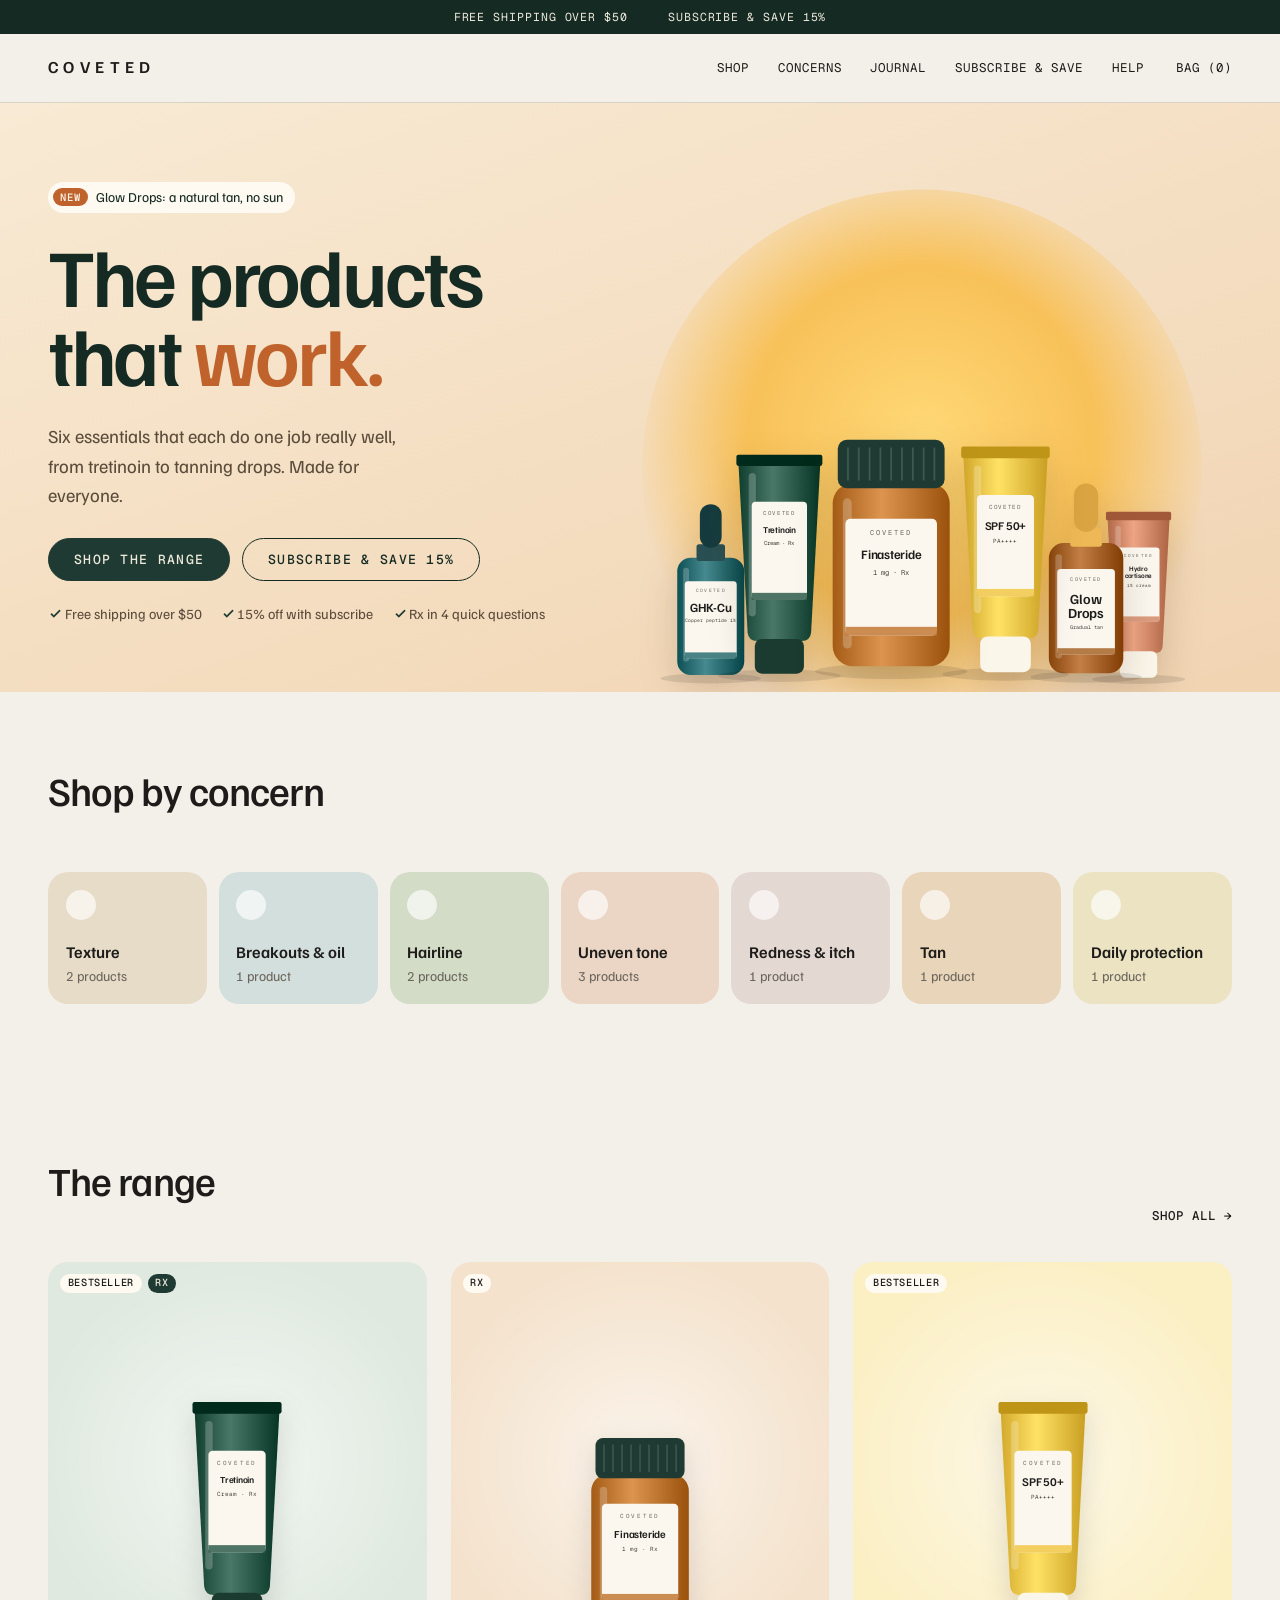
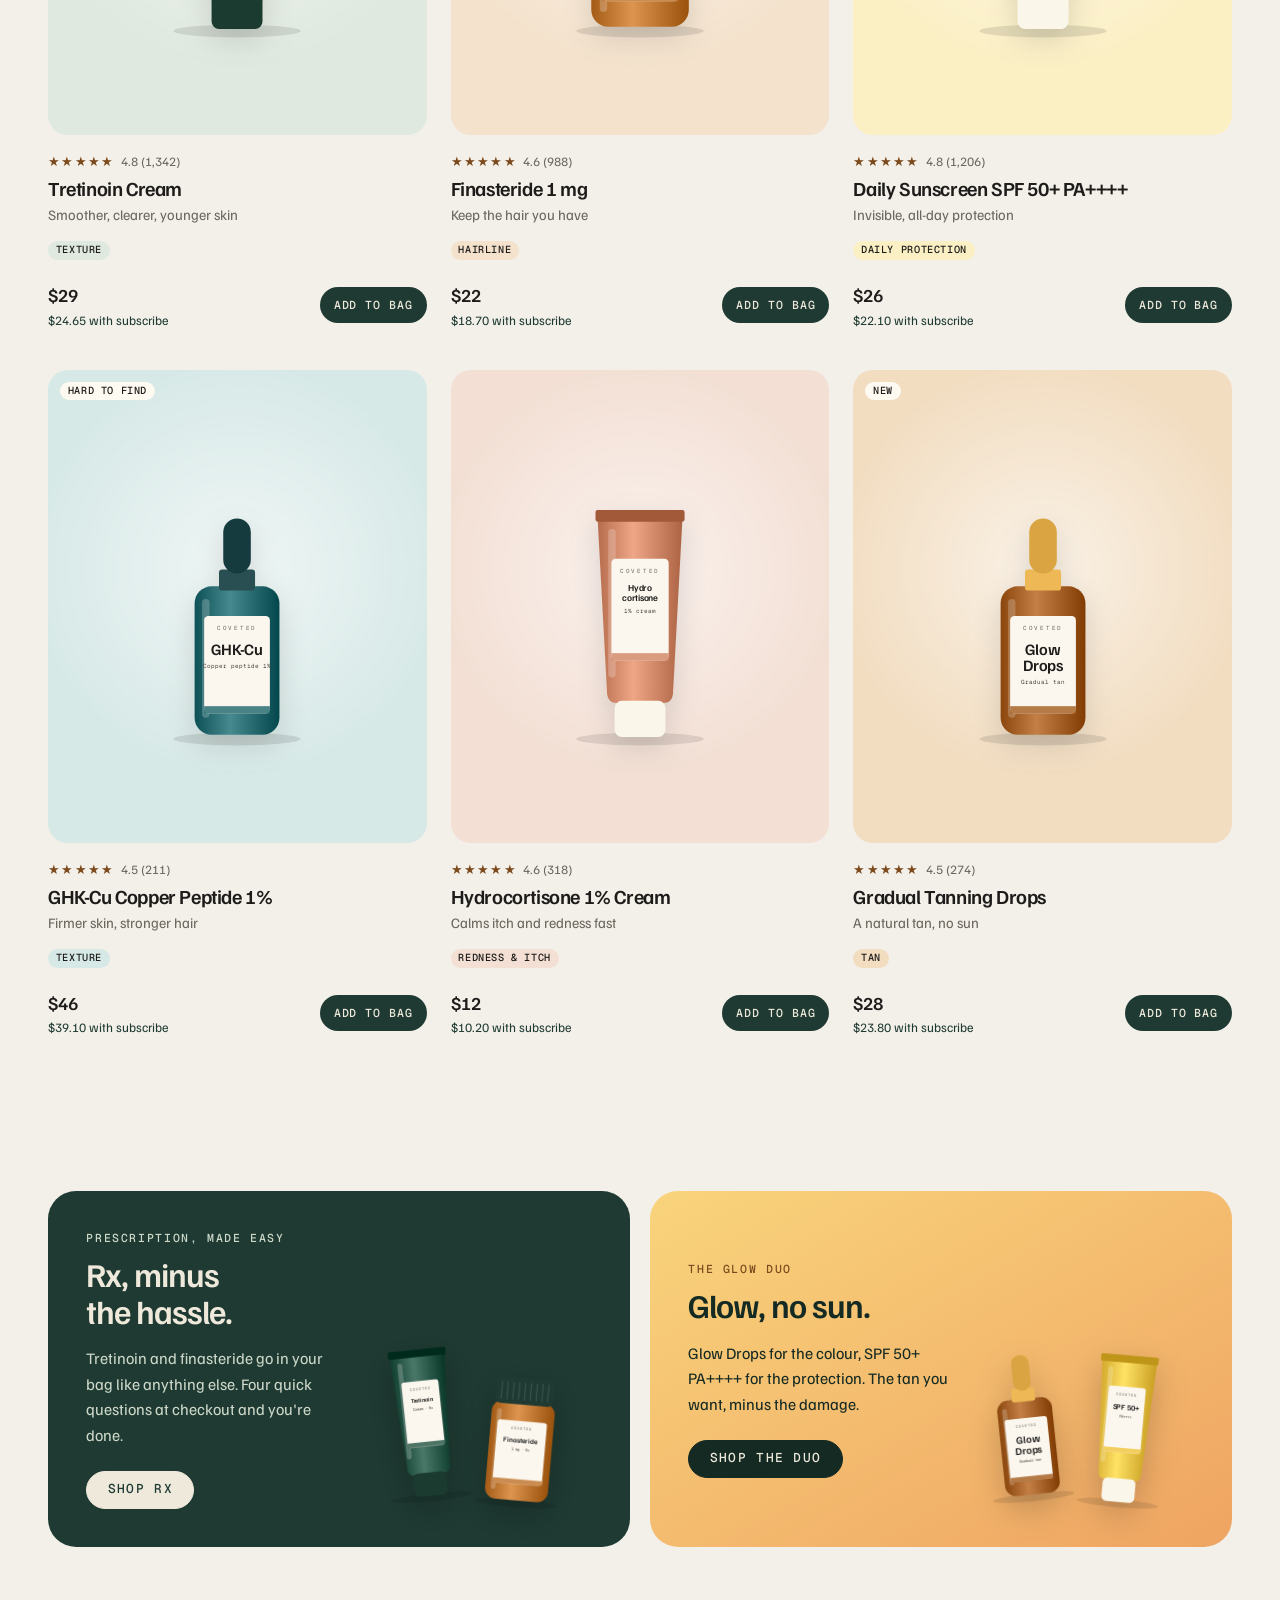
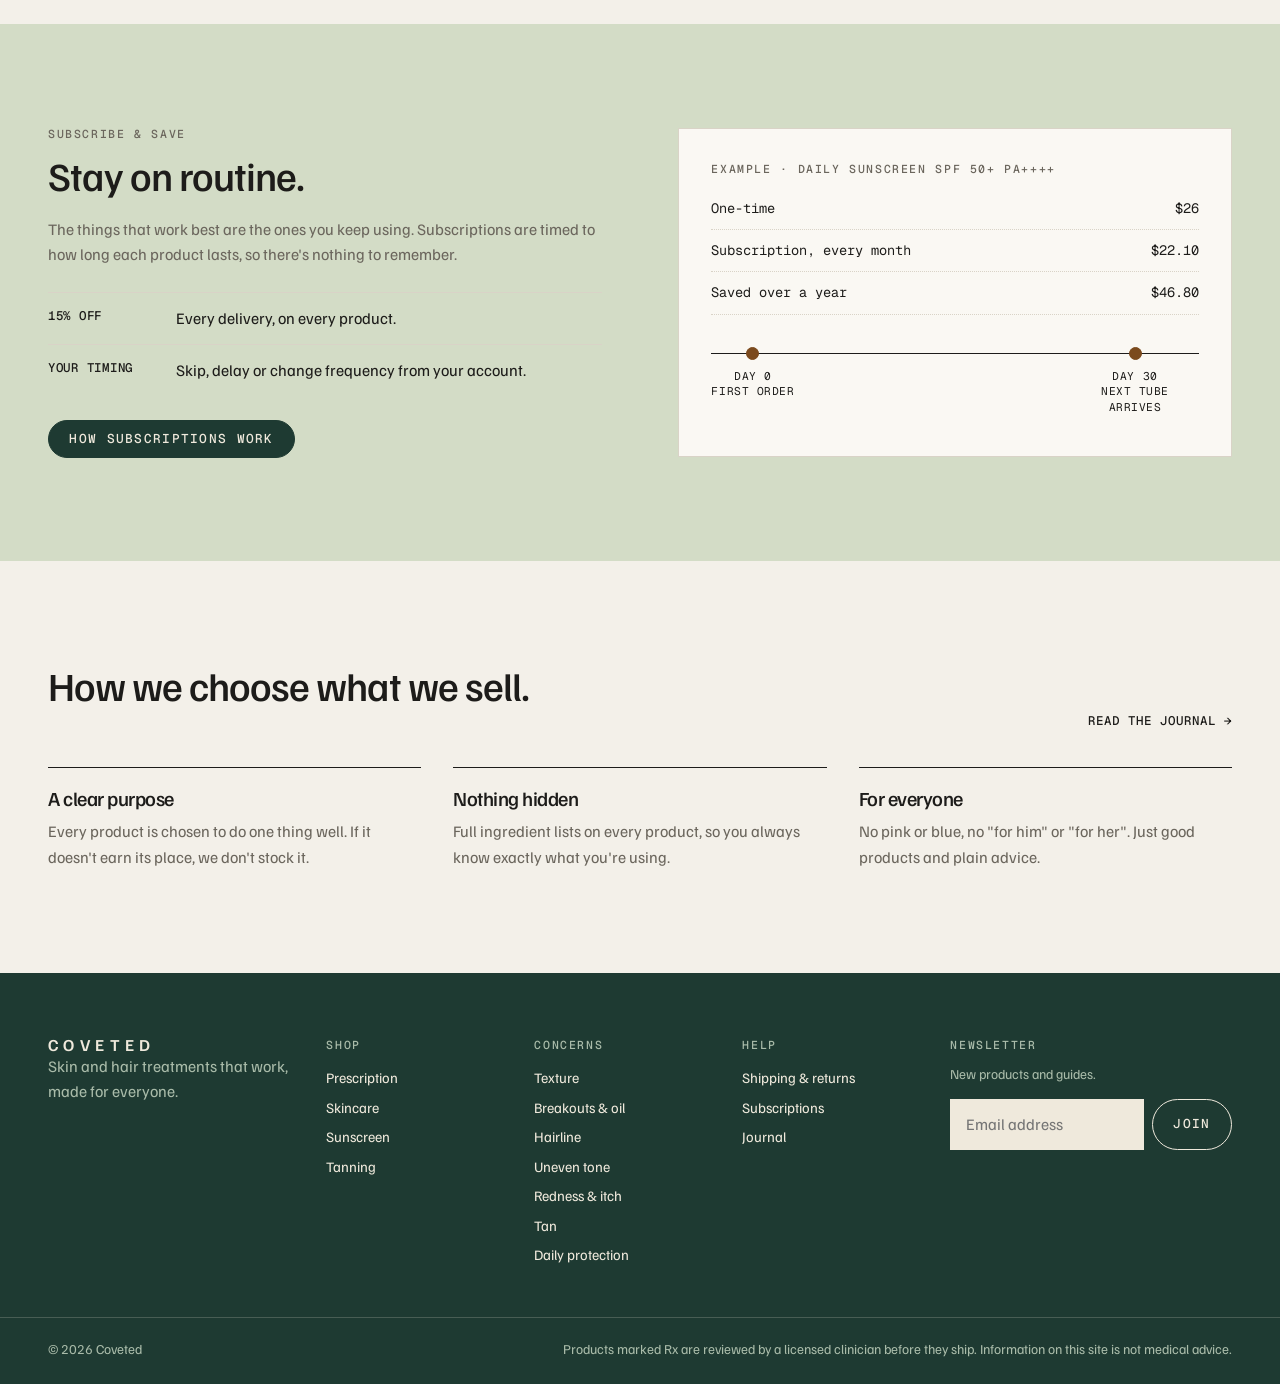
==== commit f123b6e1: "Change hero headline to "The products that work."; fix shipping country list The country list from t" ====
--- a/index.html
+++ b/index.html
@@ -17,7 +17,7 @@
     <div class="wrap hero2__inner">
       <div class="hero2__copy">
         <a class="pill" href="product.html#tanner"><span>New</span> Glow Drops: a natural tan, no sun</a>
-        <h1>Skin, hair &amp; glow. <em>Sorted.</em></h1>
+        <h1>The products that <em>work.</em></h1>
         <p class="lede">Six essentials that each do one job really well, from tretinoin to tanning drops. Made for everyone.</p>
         <div class="hero2__actions">
           <a class="btn btn--lg" href="#shop">Shop the range</a>
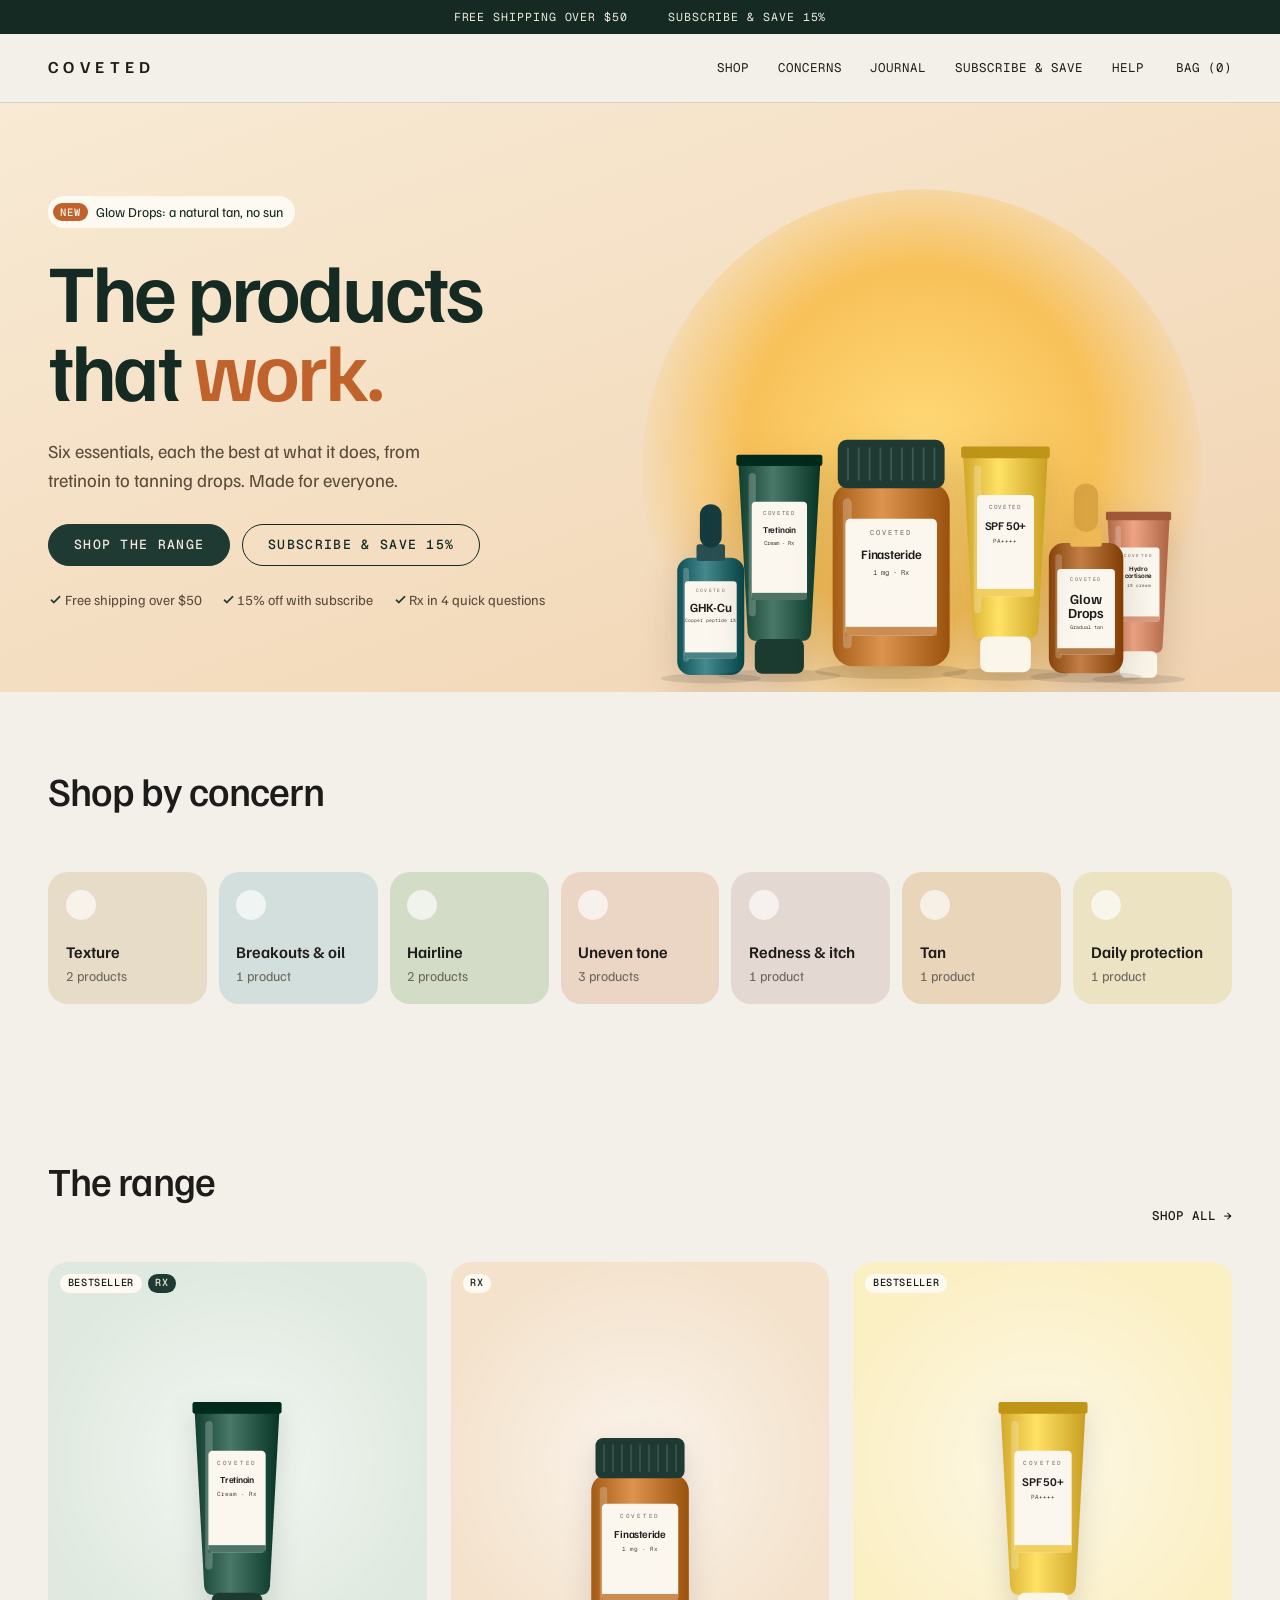
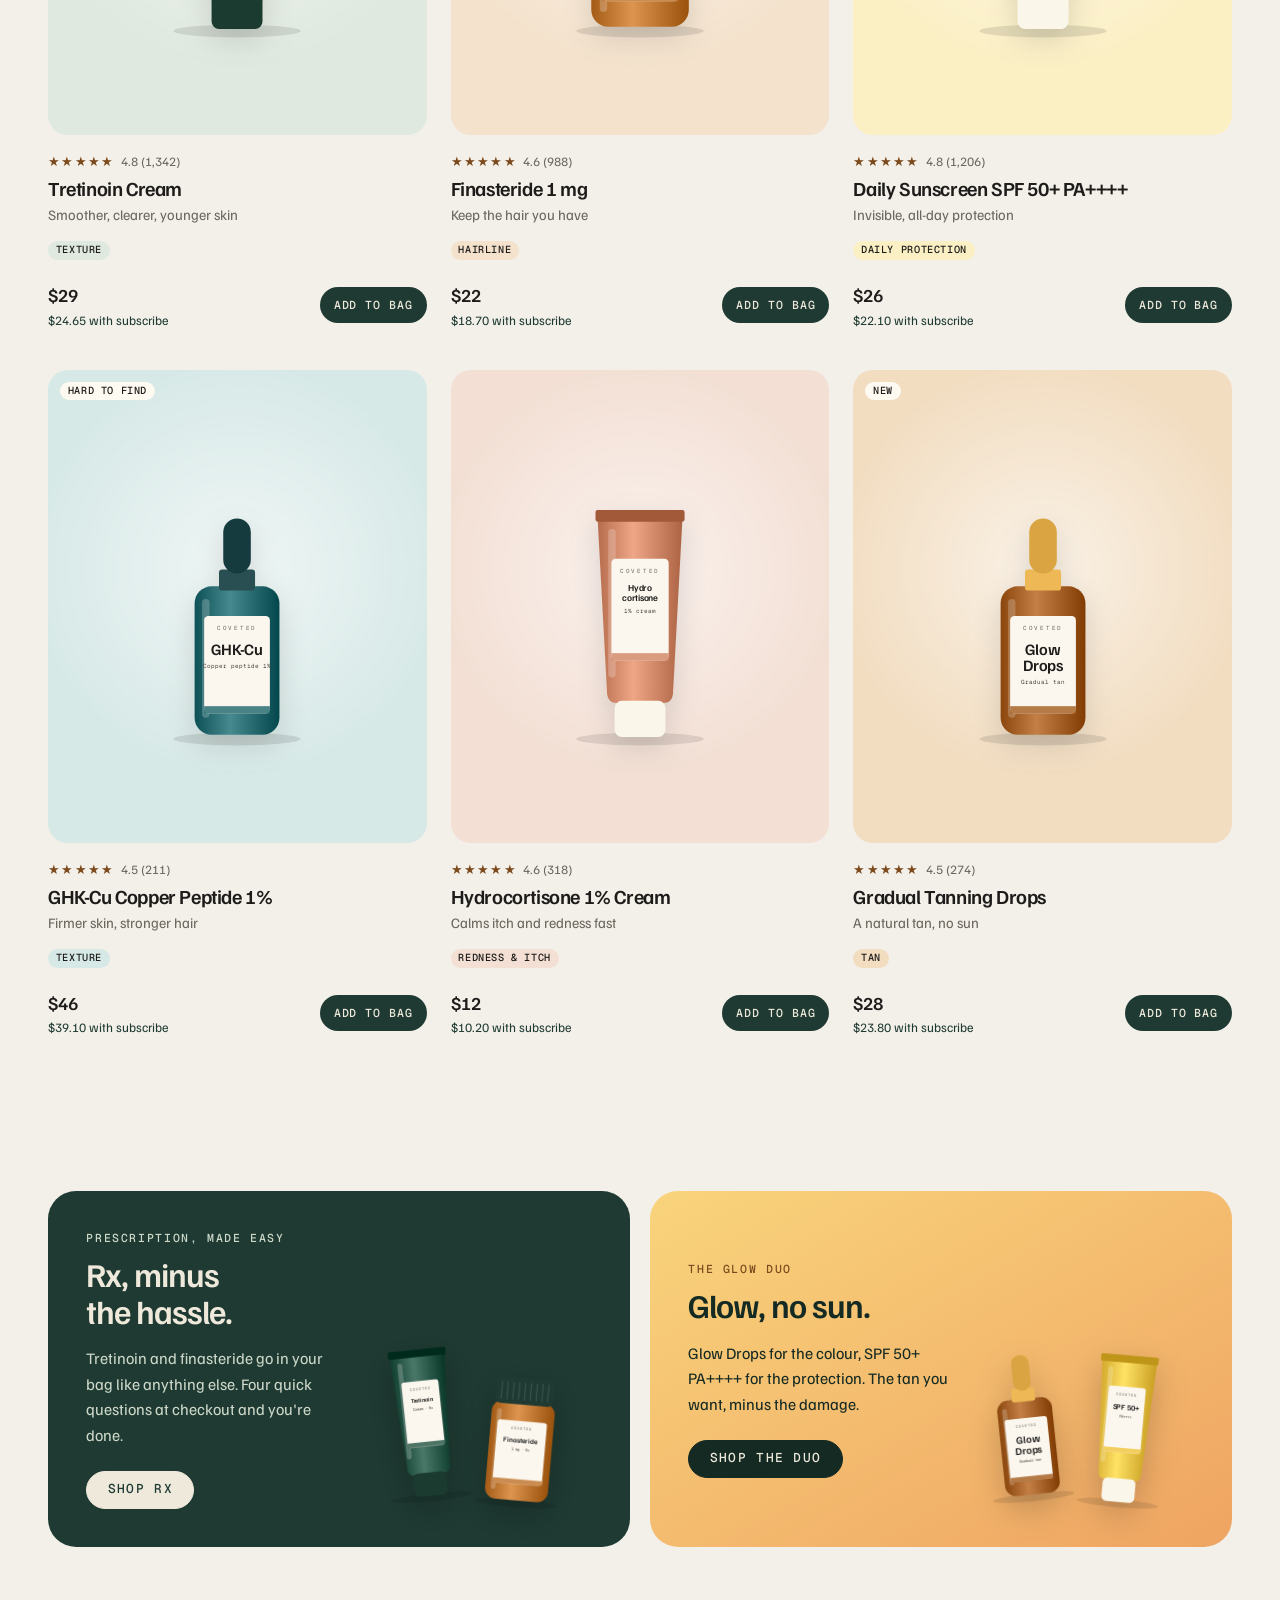
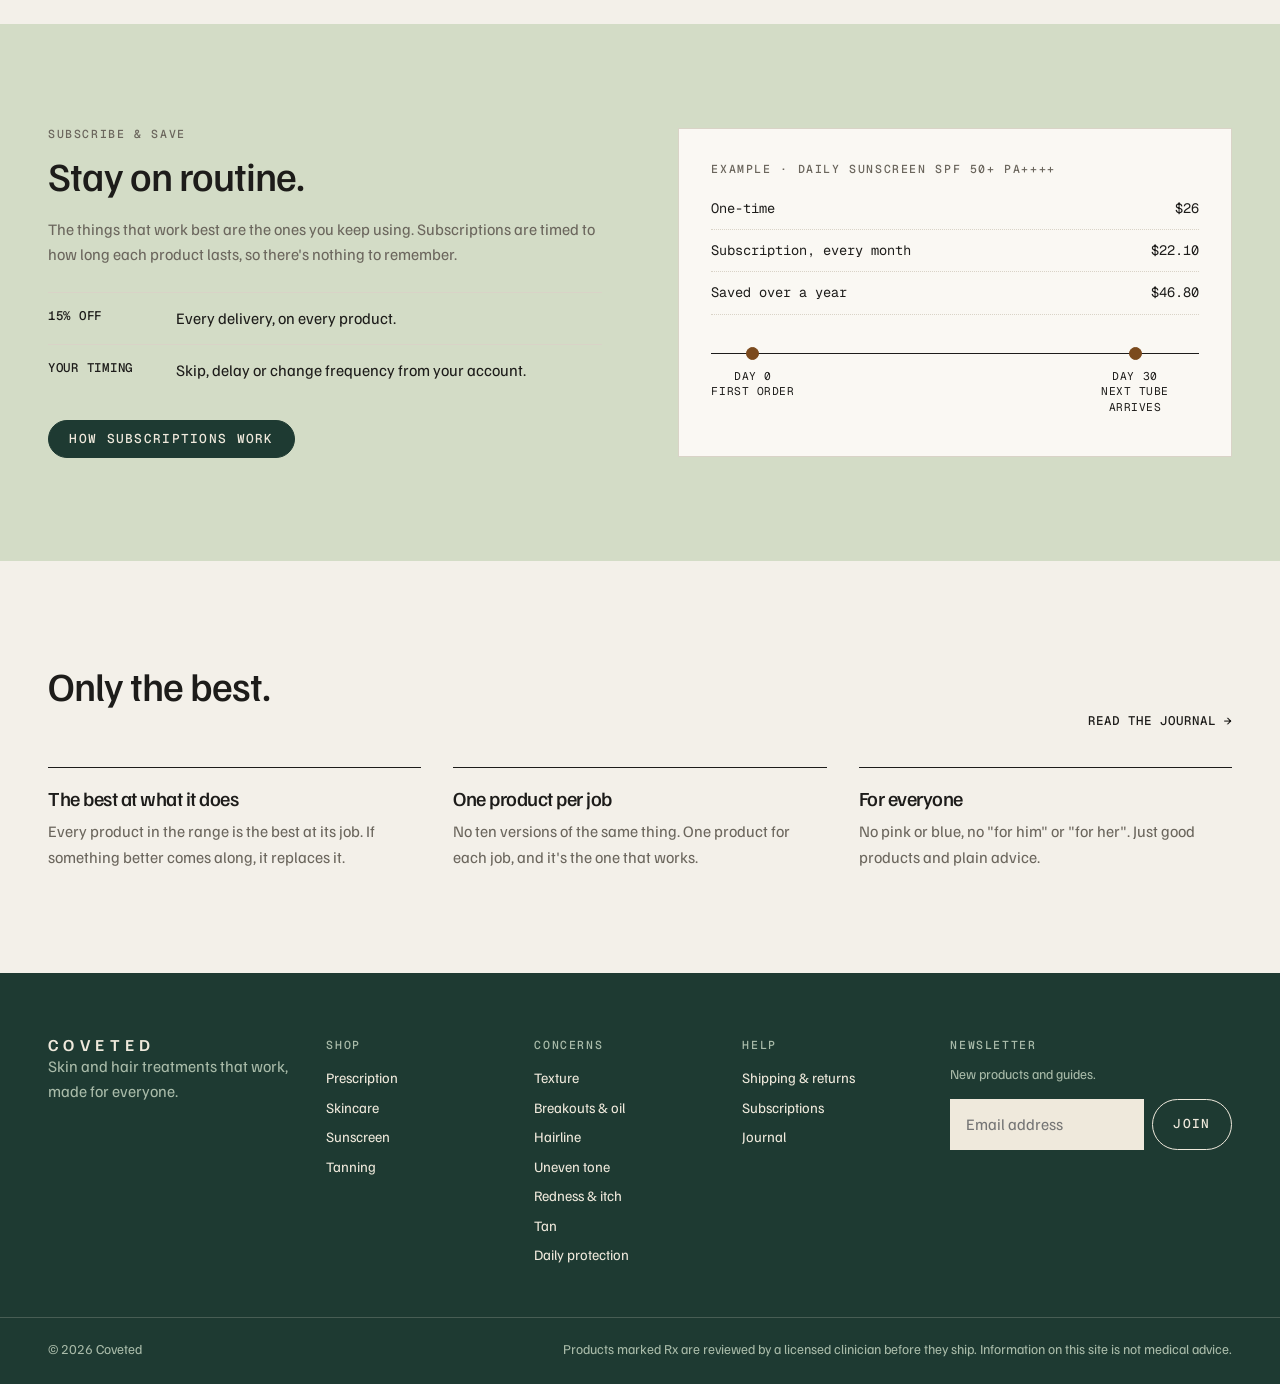
==== commit 2180b205: "Hide ingredient lists on multi-ingredient products; add best-at-what-it-does messaging Replaces the " ====
--- a/index.html
+++ b/index.html
@@ -18,7 +18,7 @@
       <div class="hero2__copy">
         <a class="pill" href="product.html#tanner"><span>New</span> Glow Drops: a natural tan, no sun</a>
         <h1>The products that <em>work.</em></h1>
-        <p class="lede">Six essentials that each do one job really well, from tretinoin to tanning drops. Made for everyone.</p>
+        <p class="lede">Six essentials, each the best at what it does, from tretinoin to tanning drops. Made for everyone.</p>
         <div class="hero2__actions">
           <a class="btn btn--lg" href="#shop">Shop the range</a>
           <a class="btn btn--ghost btn--lg" href="subscribe.html">Subscribe &amp; save 15%</a>
@@ -94,12 +94,12 @@
   <section class="section">
     <div class="wrap">
       <div class="section__head">
-        <h2>How we choose what we sell.</h2>
+        <h2>Only the best.</h2>
         <a class="link-arrow" href="journal.html">Read the journal →</a>
       </div>
       <div class="approach">
-        <div><h3>A clear purpose</h3><p class="muted">Every product is chosen to do one thing well. If it doesn't earn its place, we don't stock it.</p></div>
-        <div><h3>Nothing hidden</h3><p class="muted">Full ingredient lists on every product, so you always know exactly what you're using.</p></div>
+        <div><h3>The best at what it does</h3><p class="muted">Every product in the range is the best at its job. If something better comes along, it replaces it.</p></div>
+        <div><h3>One product per job</h3><p class="muted">No ten versions of the same thing. One product for each job, and it's the one that works.</p></div>
         <div><h3>For everyone</h3><p class="muted">No pink or blue, no "for him" or "for her". Just good products and plain advice.</p></div>
       </div>
     </div>
--- a/assets/css/style.css
+++ b/assets/css/style.css
@@ -529,3 +529,5 @@
 .pdp__art { border-radius: var(--radius); background: radial-gradient(circle at 50% 42%, rgba(255, 255, 255, .6), rgba(255, 255, 255, 0) 62%), var(--tint, var(--sunk)); }
 .pdp__art svg { filter: drop-shadow(0 14px 18px rgba(0, 0, 0, .14)); }
 .line__art { border-radius: 12px; background: var(--tint, var(--sunk)); }
+
+.best { display: inline-block; margin: 0 0 .8rem; background: var(--orange); color: #fffaf1; border-radius: 999px; padding: .45em .9em; font: 500 .68rem/1 var(--mono); letter-spacing: .08em; text-transform: uppercase; }
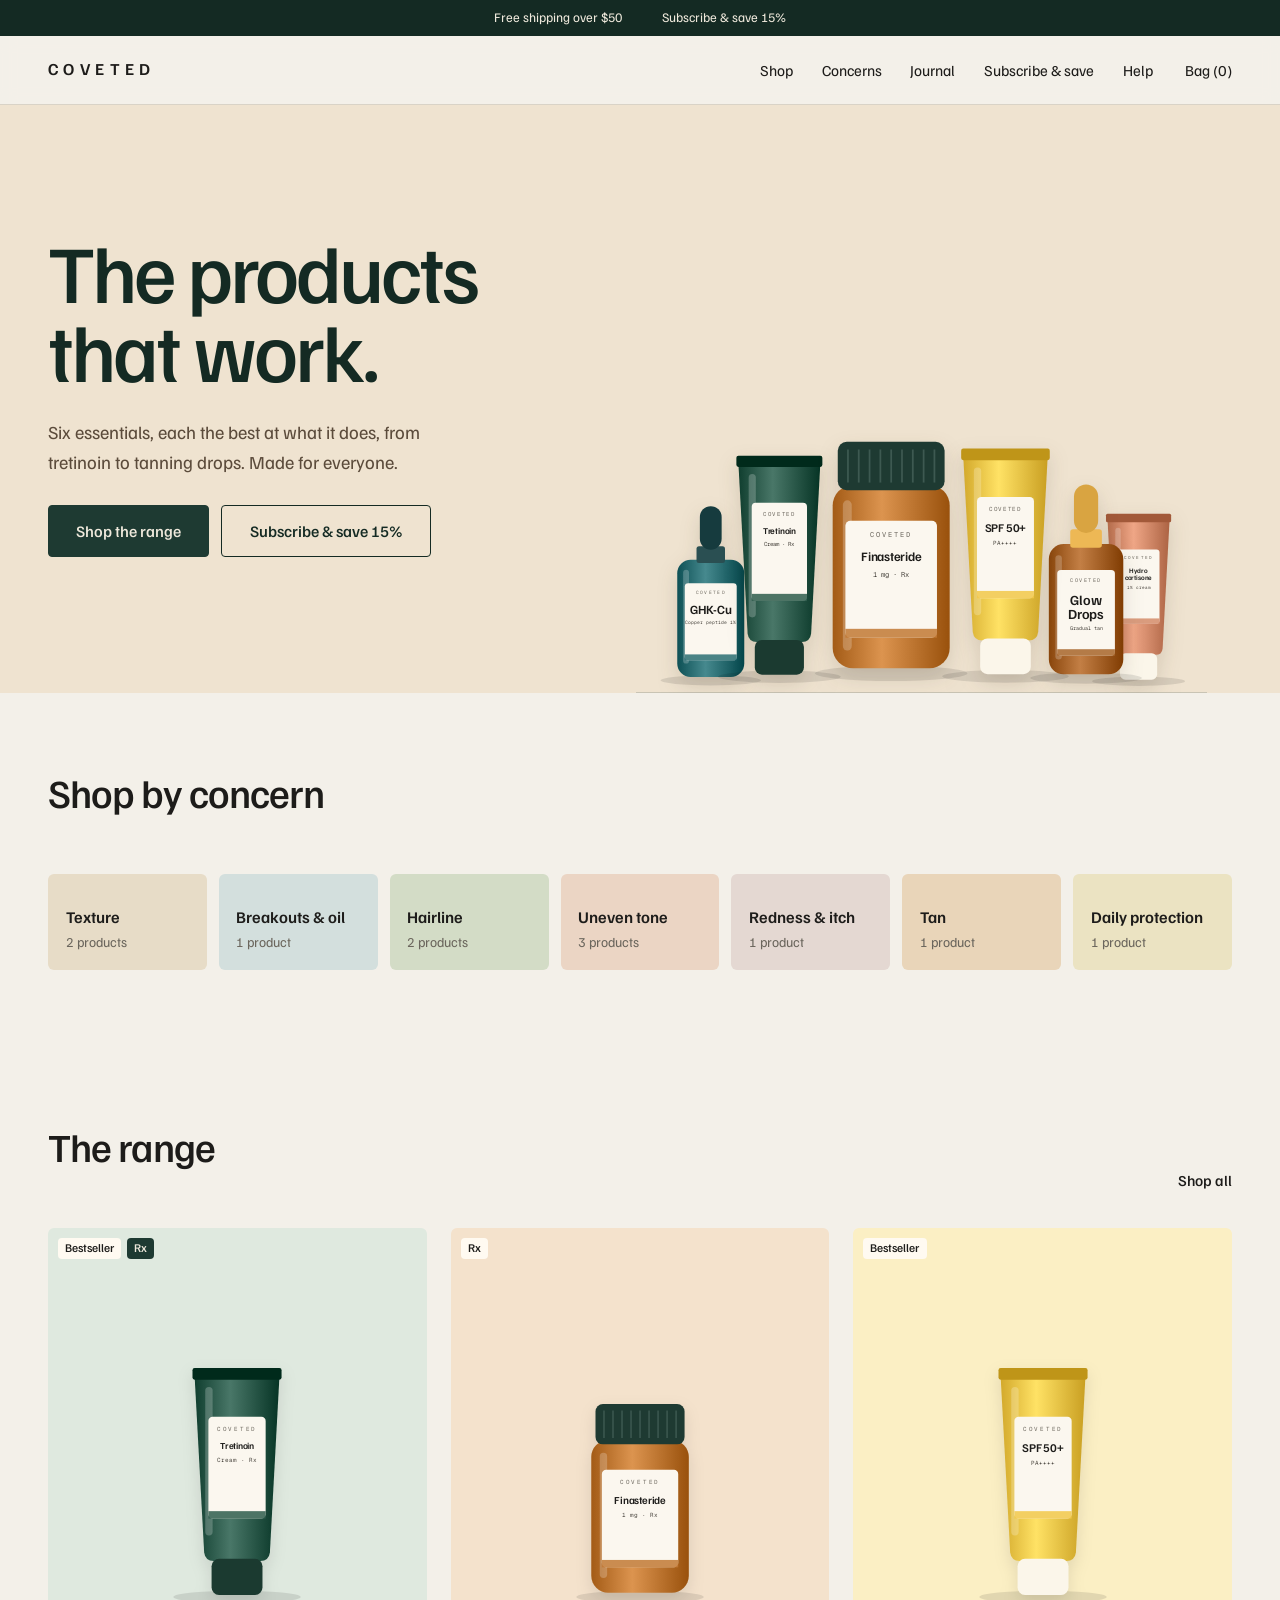
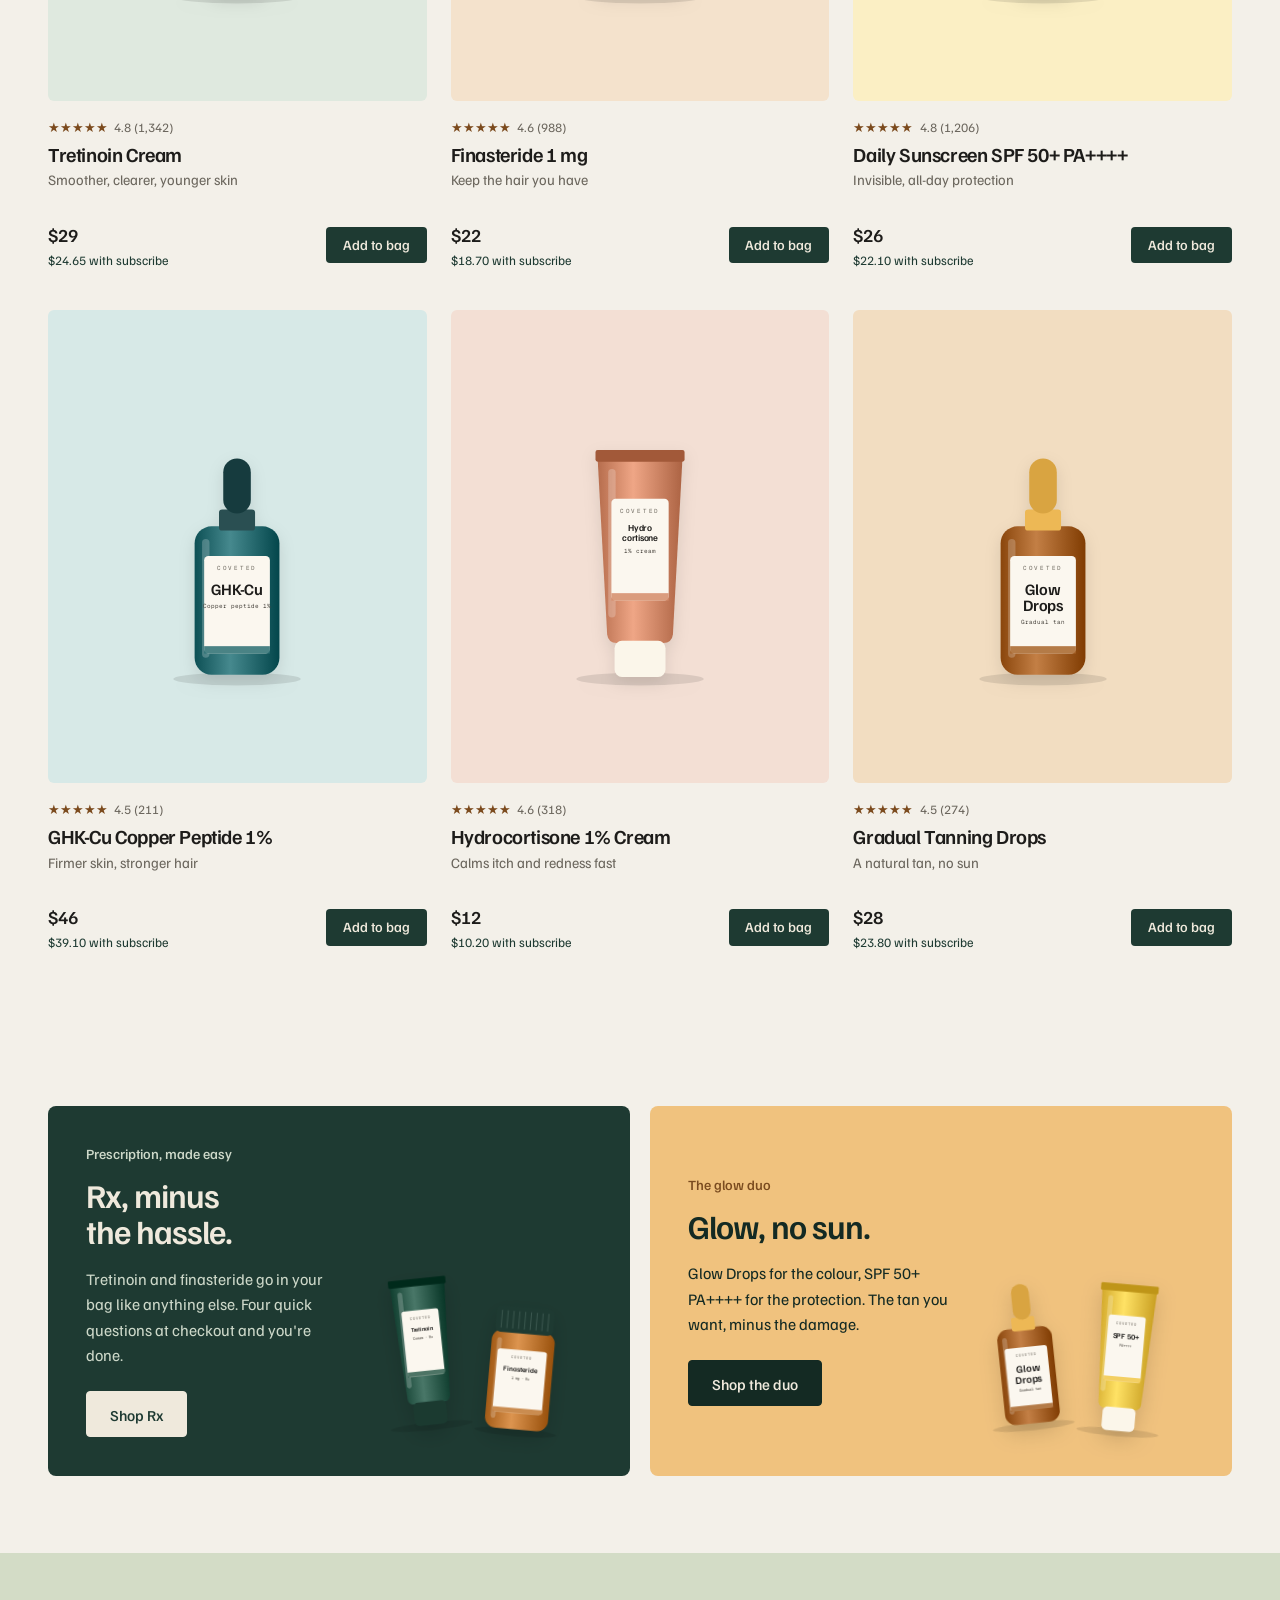
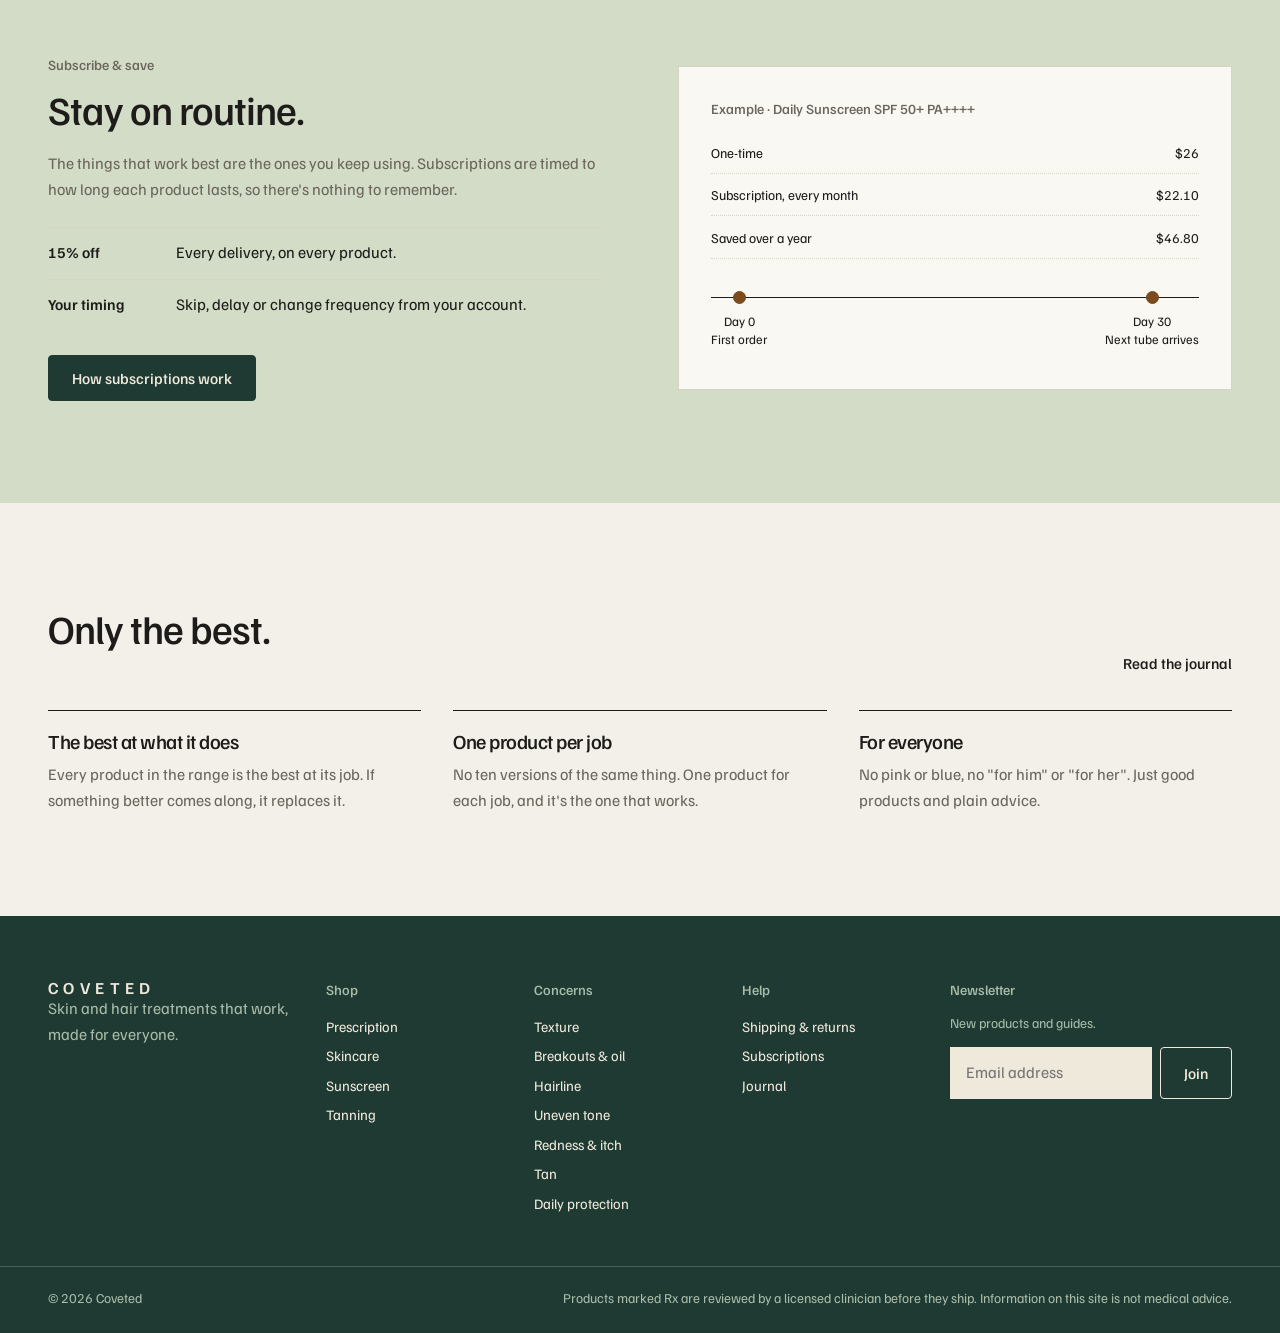
==== commit 2fc677b4: "Remove New and Hard to find labels; quieter, more natural design Sentence-case sans labels instead o" ====
--- a/index.html
+++ b/index.html
@@ -16,18 +16,12 @@
   <section class="hero2">
     <div class="wrap hero2__inner">
       <div class="hero2__copy">
-        <a class="pill" href="product.html#tanner"><span>New</span> Glow Drops: a natural tan, no sun</a>
-        <h1>The products that <em>work.</em></h1>
+        <h1>The products that work.</h1>
         <p class="lede">Six essentials, each the best at what it does, from tretinoin to tanning drops. Made for everyone.</p>
         <div class="hero2__actions">
           <a class="btn btn--lg" href="#shop">Shop the range</a>
           <a class="btn btn--ghost btn--lg" href="subscribe.html">Subscribe &amp; save 15%</a>
         </div>
-        <ul class="hero2__ticks">
-          <li>Free shipping over $50</li>
-          <li>15% off with subscribe</li>
-          <li>Rx in 4 quick questions</li>
-        </ul>
       </div>
       <div class="hero2__stage" id="hero-stage" aria-label="The Coveted range"></div>
     </div>
@@ -46,7 +40,7 @@
     <div class="wrap">
       <div class="section__head">
         <h2>The range</h2>
-        <a class="link-arrow" href="shop.html">Shop all →</a>
+        <a class="link-arrow" href="shop.html">Shop all</a>
       </div>
       <div class="grid grid--3" id="bestsellers"></div>
     </div>
@@ -95,7 +89,7 @@
     <div class="wrap">
       <div class="section__head">
         <h2>Only the best.</h2>
-        <a class="link-arrow" href="journal.html">Read the journal →</a>
+        <a class="link-arrow" href="journal.html">Read the journal</a>
       </div>
       <div class="approach">
         <div><h3>The best at what it does</h3><p class="muted">Every product in the range is the best at its job. If something better comes along, it replaces it.</p></div>
--- a/assets/css/style.css
+++ b/assets/css/style.css
@@ -16,13 +16,14 @@
   --sage: #d3dcc6;
   --on-green-muted: #a9bba9;
   --orange: #c0622b;
-  --radius: 20px;
+  --radius: 6px;
   --ok: #4f6a41;
   --warn: #946419;
   --out: #8a3f2b;
   --display: "Familjen Grotesk", "Helvetica Neue", Arial, sans-serif;
   --sans: "Familjen Grotesk", "Helvetica Neue", Arial, sans-serif;
-  --mono: "Geist Mono", ui-monospace, "SF Mono", Menlo, monospace;
+  --mono: "Familjen Grotesk", "Helvetica Neue", Arial, sans-serif;
+  --code: "Geist Mono", ui-monospace, monospace;
   --gutter: clamp(16px, 4vw, 48px);
 }
 
@@ -57,8 +58,8 @@
 
 .eyebrow {
   font: 500 .72rem/1.4 var(--mono);
-  letter-spacing: .14em;
-  text-transform: uppercase;
+
+ 
   color: var(--muted);
   margin-bottom: .9em;
 }
@@ -70,7 +71,7 @@
   background: var(--green); color: var(--cream);
   border: 1px solid var(--green); border-radius: 999px;
   padding: .9em 1.6em;
-  font: 500 .8rem/1 var(--mono); letter-spacing: .1em; text-transform: uppercase;
+  font: 500 .8rem/1 var(--mono);
   text-decoration: none; cursor: pointer;
   transition: background .2s, color .2s;
 }
@@ -90,7 +91,7 @@
 .seg { display: flex; border: 1px solid var(--ink); }
 .seg button {
   flex: 1; background: transparent; border: 0; padding: .7em .6em; cursor: pointer;
-  font: 500 .75rem/1.2 var(--mono); letter-spacing: .05em; text-transform: uppercase;
+  font: 500 .75rem/1.2 var(--mono);
 }
 .seg button + button { border-left: 1px solid var(--ink); }
 .seg button[aria-pressed="true"] { background: var(--green); color: var(--cream); }
@@ -105,7 +106,7 @@
 .announce {
   display: flex; justify-content: center; gap: 2.5rem; flex-wrap: wrap;
   background: var(--green-deep); color: var(--cream);
-  font: .72rem/1 var(--mono); letter-spacing: .08em; text-transform: uppercase;
+  font: .72rem/1 var(--mono);
   padding: .7rem var(--gutter);
 }
 .header { position: sticky; top: 0; z-index: 20; background: color-mix(in srgb, var(--bg) 92%, transparent); backdrop-filter: blur(8px); border-bottom: 1px solid var(--line); }
@@ -113,11 +114,11 @@
 .logo { font: 600 1.05rem/1 var(--display); letter-spacing: .32em; text-transform: uppercase; text-decoration: none; margin: 0; }
 .nav { display: flex; gap: 1.8rem; margin-left: auto; }
 .nav a, .cart-btn {
-  font: .78rem/1 var(--mono); letter-spacing: .08em; text-transform: uppercase; text-decoration: none;
+  font: .78rem/1 var(--mono); text-decoration: none;
 }
 .nav a[aria-current="page"], .nav a:hover { text-decoration: underline; text-underline-offset: 6px; }
 .cart-btn, .menu-btn { background: none; border: 0; cursor: pointer; padding: 8px 0; }
-.menu-btn { display: none; font: .78rem/1 var(--mono); letter-spacing: .08em; text-transform: uppercase; }
+.menu-btn { display: none; font: .78rem/1 var(--mono); }
 .mobile-nav { border-top: 1px solid var(--line); padding: .5rem var(--gutter) 1rem; }
 .mobile-nav a { display: block; padding: .8rem 0; border-bottom: 1px solid var(--line); text-decoration: none; font-family: var(--display); font-size: 1.3rem; }
 
@@ -159,11 +160,11 @@
 
 .tag {
   position: absolute; top: 12px; left: 12px;
-  font: .64rem/1 var(--mono); letter-spacing: .1em; text-transform: uppercase;
+  font: .64rem/1 var(--mono);
   border: 1px solid var(--ink); padding: .45em .6em; background: var(--surface);
 }
 .card__body { padding-top: 1rem; }
-.card__problem { font: .7rem/1 var(--mono); letter-spacing: .12em; text-transform: uppercase; color: var(--muted); margin-bottom: .6rem; }
+.card__problem { font: .7rem/1 var(--mono); color: var(--muted); margin-bottom: .6rem; }
 .card__name { margin-bottom: .2rem; }
 .card__format { color: var(--muted); font-size: .9rem; margin-bottom: .8rem; }
 .card__foot { display: flex; justify-content: space-between; align-items: start; gap: 1rem; border-top: 1px solid var(--line); padding-top: .8rem; margin-top: .8rem; }
@@ -174,7 +175,7 @@
 .actives li { display: flex; justify-content: space-between; gap: 1rem; border-top: 1px dotted var(--line); padding: .3rem 0; }
 .actives li span:last-child { white-space: nowrap; }
 
-.stock { font: .7rem/1.3 var(--mono); letter-spacing: .04em; text-transform: uppercase; display: inline-flex; align-items: center; gap: .45em; text-align: right; }
+.stock { font: .7rem/1.3 var(--mono); display: inline-flex; align-items: center; gap: .45em; text-align: right; }
 .stock::before { content: ""; width: 7px; height: 7px; border-radius: 50%; background: currentColor; flex: none; }
 .stock--in { color: var(--ok); }
 .stock--low { color: var(--warn); }
@@ -185,7 +186,7 @@
 .filters { display: flex; flex-wrap: wrap; gap: 8px; margin-bottom: 1rem; }
 .filters button {
   background: transparent; border: 1px solid var(--line); padding: .55em 1em; cursor: pointer;
-  font: .74rem/1 var(--mono); letter-spacing: .06em; text-transform: uppercase;
+  font: .74rem/1 var(--mono);
 }
 .filters button[aria-pressed="true"] { background: var(--green); color: var(--cream); border-color: var(--green); }
 .toolbar { display: flex; justify-content: space-between; align-items: center; gap: 1rem; flex-wrap: wrap; border-bottom: 1px solid var(--line); padding-bottom: 1rem; margin-bottom: 2.5rem; }
@@ -214,13 +215,13 @@
 @media (max-width: 880px) { .split { grid-template-columns: 1fr; } }
 .ticks { list-style: none; padding: 0; margin: 1.5rem 0; }
 .ticks li { padding: .8rem 0; border-top: 1px solid var(--line); display: grid; grid-template-columns: 7rem 1fr; gap: 1rem; }
-.ticks li strong { font: 500 .78rem/1.6 var(--mono); letter-spacing: .06em; text-transform: uppercase; }
+.ticks li strong { font: 500 .78rem/1.6 var(--mono); }
 
 .sub-demo { background: var(--surface); border: 1px solid var(--line); padding: 2rem; }
 .sub-demo__row { display: flex; justify-content: space-between; padding: .7rem 0; border-bottom: 1px dotted var(--line); font: .85rem/1.4 var(--mono); }
 .timeline { display: flex; justify-content: space-between; position: relative; margin: 2rem 0 .5rem; }
 .timeline::before { content: ""; position: absolute; left: 0; right: 0; top: 6px; border-top: 1px solid var(--ink); }
-.timeline span { position: relative; font: .7rem/1.4 var(--mono); text-transform: uppercase; letter-spacing: .05em; text-align: center; padding-top: 22px; max-width: 8rem; }
+.timeline span { position: relative; font: .7rem/1.4 var(--mono); text-align: center; padding-top: 22px; max-width: 8rem; }
 .timeline span::before { content: ""; position: absolute; top: 0; left: 50%; width: 13px; height: 13px; margin-left: -6.5px; border-radius: 50%; background: var(--bg); border: 1px solid var(--ink); }
 .timeline span.is-key::before { background: var(--amber); border-color: var(--amber); }
 
@@ -237,13 +238,13 @@
 .reviews { display: grid; grid-template-columns: repeat(auto-fill, minmax(300px, 1fr)); gap: 24px; }
 .review { background: var(--surface); border: 1px solid var(--line); padding: 1.5rem; display: flex; flex-direction: column; }
 .review h3 { font-size: 1.1rem; margin-top: .6rem; }
-.review__meta { font: .72rem/1.5 var(--mono); color: var(--muted); text-transform: uppercase; letter-spacing: .06em; margin-top: auto; padding-top: 1rem; }
+.review__meta { font: .72rem/1.5 var(--mono); color: var(--muted); margin-top: auto; padding-top: 1rem; }
 .ba { display: grid; grid-template-columns: 1fr 1fr; gap: 4px; margin-bottom: 1rem; }
 .ba figure { margin: 0; aspect-ratio: 1; background: linear-gradient(135deg, #d8cfc0, #c4b8a5); position: relative; display: grid; place-items: center; }
 .ba figure:last-child { background: linear-gradient(135deg, #e6dfd2, #d6ccbb); }
 .ba figure::after { content: ""; width: 38%; aspect-ratio: 1; border-radius: 50%; border: 1px dashed color-mix(in srgb, var(--ink) 25%, transparent); }
-.ba figcaption { position: absolute; left: 8px; bottom: 8px; font: .62rem/1 var(--mono); letter-spacing: .1em; text-transform: uppercase; background: var(--surface); padding: .35em .5em; }
-.stars { color: var(--amber); letter-spacing: .1em; }
+.ba figcaption { position: absolute; left: 8px; bottom: 8px; font: .62rem/1 var(--mono); background: var(--surface); padding: .35em .5em; }
+.stars { color: var(--amber); }
 .stars .muted { color: var(--line); }
 
 /* ---------- Guides ---------- */
@@ -282,7 +283,7 @@
 .reassure { list-style: none; padding: 0; margin: 0; display: grid; gap: .45rem; font-size: .88rem; color: var(--muted); }
 .reassure li::before { content: "— "; color: var(--ink); }
 .panel { border-top: 1px solid var(--line); }
-.panel summary { list-style: none; cursor: pointer; padding: 1.1rem 0; display: flex; justify-content: space-between; font: 500 .8rem/1.2 var(--mono); letter-spacing: .1em; text-transform: uppercase; }
+.panel summary { list-style: none; cursor: pointer; padding: 1.1rem 0; display: flex; justify-content: space-between; font: 500 .8rem/1.2 var(--mono); }
 .panel summary::-webkit-details-marker { display: none; }
 .panel summary::after { content: "+"; font-size: 1.1rem; }
 .panel[open] summary::after { content: "−"; }
@@ -293,10 +294,10 @@
 .table { width: 100%; border-collapse: collapse; font: .85rem/1.4 var(--mono); }
 .table th, .table td { text-align: left; padding: .6rem 0; border-bottom: 1px dotted var(--line); vertical-align: top; }
 .table td:last-child, .table th:last-child { text-align: right; }
-.table th { font-weight: 500; font-size: .7rem; text-transform: uppercase; letter-spacing: .1em; color: var(--muted); }
+.table th { font-weight: 500; font-size: .7rem; color: var(--muted); }
 .results { display: grid; gap: 0; }
 .results div { display: grid; grid-template-columns: 8rem 1fr; gap: 1rem; padding: .7rem 0; border-bottom: 1px dotted var(--line); }
-.results strong { font: 500 .78rem/1.6 var(--mono); text-transform: uppercase; letter-spacing: .04em; }
+.results strong { font: 500 .78rem/1.6 var(--mono); }
 .record { font: .78rem/1.5 var(--mono); color: var(--muted); }
 .record .bar { height: 4px; background: var(--line); margin-top: .4rem; }
 .record .bar span { display: block; height: 100%; background: var(--ok); }
@@ -307,7 +308,7 @@
   .pdp__art { position: relative; top: 0; padding: 8% 24% 4%; }
 }
 
-.crumbs { font: .72rem/1 var(--mono); letter-spacing: .08em; text-transform: uppercase; color: var(--muted); padding-top: 28px; }
+.crumbs { font: .72rem/1 var(--mono); color: var(--muted); padding-top: 28px; }
 .crumbs a { text-decoration: none; }
 .crumbs a:hover { text-decoration: underline; }
 
@@ -315,7 +316,7 @@
 
 .faq { max-width: 820px; }
 .info-grid { display: grid; grid-template-columns: 220px 1fr; gap: clamp(24px, 5vw, 80px); }
-.info-grid nav { position: sticky; top: 100px; align-self: start; display: grid; gap: .6rem; font: .78rem/1.3 var(--mono); text-transform: uppercase; letter-spacing: .06em; }
+.info-grid nav { position: sticky; top: 100px; align-self: start; display: grid; gap: .6rem; font: .78rem/1.3 var(--mono); }
 .info-grid nav a { text-decoration: none; }
 .info-grid section { padding-bottom: 3rem; margin-bottom: 3rem; border-bottom: 1px solid var(--line); scroll-margin-top: 100px; }
 @media (max-width: 760px) {
@@ -394,7 +395,7 @@
 .tag--rx { background: var(--green); color: var(--cream); border-color: var(--green); }
 .quick {
   align-self: center; flex: none; background: var(--green); color: var(--cream); border: 0; cursor: pointer;
-  padding: .65em .95em; min-height: 36px; font: 500 .72rem/1 var(--mono); letter-spacing: .08em; text-transform: uppercase;
+  padding: .65em .95em; min-height: 36px; font: 500 .72rem/1 var(--mono);
 }
 .quick:hover { background: var(--ink); }
 .quick--off { background: var(--line); color: var(--muted); cursor: default; }
@@ -430,7 +431,7 @@
 
 .btn--lg { padding: 1.05em 1.9em; font-size: .82rem; }
 .quick { border-radius: 999px; padding: .8em 1.2em; }
-.link-arrow { font: 500 .78rem/1 var(--mono); letter-spacing: .08em; text-transform: uppercase; text-decoration: none; }
+.link-arrow { font: 500 .78rem/1 var(--mono); text-decoration: none; }
 .link-arrow:hover { text-decoration: underline; text-underline-offset: 4px; }
 .section--tight { padding-block: clamp(40px, 6vw, 80px); }
 .section--sage { background: var(--sage); }
@@ -439,7 +440,7 @@
 .hero2__inner { display: grid; grid-template-columns: minmax(0, 1fr) minmax(0, 1.15fr); gap: 24px; align-items: center; padding-block: clamp(40px, 6vw, 80px) 0; }
 .hero2__copy { padding-bottom: clamp(32px, 5vw, 72px); min-width: 0; }
 .pill { display: inline-flex; gap: .6em; align-items: center; background: #fffaf1; border-radius: 999px; padding: .35em .9em .35em .35em; font-size: .85rem; text-decoration: none; margin-bottom: 1.4rem; }
-.pill span { background: var(--orange); color: #fffaf1; border-radius: 999px; padding: .35em .7em; font: 500 .66rem/1 var(--mono); letter-spacing: .08em; text-transform: uppercase; }
+.pill span { background: var(--orange); color: #fffaf1; border-radius: 999px; padding: .35em .7em; font: 500 .66rem/1 var(--mono); }
 .pill:hover { background: #fff; }
 .hero2 h1 { font-size: clamp(2.8rem, 6.4vw, 5.8rem); line-height: .96; letter-spacing: -.04em; font-weight: 600; max-width: 11ch; margin-bottom: .35em; }
 .hero2 h1 em { font-style: normal; color: var(--orange); }
@@ -518,16 +519,66 @@
 .card__art svg { transition: transform .35s ease; filter: drop-shadow(0 10px 14px rgba(0, 0, 0, .12)); }
 .card:hover .card__art svg { transform: translateY(-6px) scale(1.03); }
 .card__badges { position: absolute; top: 12px; left: 12px; display: flex; gap: 6px; flex-wrap: wrap; }
-.badge { background: #fffaf1; border-radius: 999px; padding: .4em .75em; font: 500 .64rem/1 var(--mono); letter-spacing: .06em; text-transform: uppercase; }
+.badge { background: #fffaf1; border-radius: 999px; padding: .4em .75em; font: 500 .64rem/1 var(--mono); }
 .badge--rx { background: var(--green); color: var(--cream); }
 .card__rating { font-size: .8rem; margin: 0 0 .35rem; display: flex; gap: .4rem; align-items: center; color: var(--muted); }
 .card__name { font-size: 1.25rem; font-weight: 600; letter-spacing: -.02em; }
 .card__format { color: var(--muted); margin-bottom: .6rem; }
-.card__concern { display: inline-block; margin: 0; font: 500 .64rem/1 var(--mono); letter-spacing: .06em; text-transform: uppercase; background: var(--tint); border-radius: 999px; padding: .45em .75em; }
+.card__concern { display: inline-block; margin: 0; font: 500 .64rem/1 var(--mono); background: var(--tint); border-radius: 999px; padding: .45em .75em; }
 .card__foot { border-top: 0; align-items: center; padding-top: .4rem; }
 .card__price { font-size: 1.15rem; font-weight: 600; }
 .pdp__art { border-radius: var(--radius); background: radial-gradient(circle at 50% 42%, rgba(255, 255, 255, .6), rgba(255, 255, 255, 0) 62%), var(--tint, var(--sunk)); }
 .pdp__art svg { filter: drop-shadow(0 14px 18px rgba(0, 0, 0, .14)); }
 .line__art { border-radius: 12px; background: var(--tint, var(--sunk)); }
 
-.best { display: inline-block; margin: 0 0 .8rem; background: var(--orange); color: #fffaf1; border-radius: 999px; padding: .45em .9em; font: 500 .68rem/1 var(--mono); letter-spacing: .08em; text-transform: uppercase; }
+.best { display: inline-block; margin: 0 0 .8rem; background: var(--orange); color: #fffaf1; border-radius: 999px; padding: .45em .9em; font: 500 .68rem/1 var(--mono); }
+
+/* ---------- Natural pass: quieter type, flatter surfaces ---------- */
+
+.eyebrow { font: 500 .88rem/1.4 var(--sans); color: var(--muted); }
+.btn { font: 500 .95rem/1 var(--sans); border-radius: 4px; padding: .95em 1.5em; }
+.btn--lg { font-size: 1rem; padding: 1.05em 1.7em; }
+.quick { font: 500 .88rem/1 var(--sans); border-radius: 4px; }
+.announce { font: 400 .82rem/1 var(--sans); }
+.nav a, .cart-btn, .menu-btn { font: 400 .95rem/1 var(--sans); }
+.nav a[aria-current="page"], .nav a:hover { text-underline-offset: 8px; }
+.link-arrow { font: 500 .95rem/1 var(--sans); }
+.badge { font: 500 .74rem/1 var(--sans); border-radius: 4px; padding: .4em .6em; }
+.stock { font: 400 .85rem/1.3 var(--sans); }
+.crumbs { font: 400 .85rem/1 var(--sans); }
+.filters button { font: 400 .9rem/1 var(--sans); border-radius: 4px; }
+.seg button { font: 500 .85rem/1.2 var(--sans); }
+.ticks li strong { font: 600 .95rem/1.6 var(--sans); }
+.timeline span { font: 400 .8rem/1.4 var(--sans); }
+.panel summary { font: 500 1rem/1.2 var(--sans); }
+.table, .sub-demo__row, .totals p, .line__row, .ship-meter p { font-family: var(--sans); font-variant-numeric: tabular-nums; }
+.table th { font-size: .82rem; font-weight: 500; }
+.inci { font: .9rem/1.7 var(--sans); }
+.results strong { font: 600 .9rem/1.6 var(--sans); }
+.info-grid nav { font: 400 .95rem/1.3 var(--sans); }
+.drawer__head .eyebrow { font-weight: 600; color: var(--ink); }
+
+.hero2 { background: #efe3d0; }
+.hero2__sun { display: none; }
+.hero2 h1 { font-weight: 500; letter-spacing: -.035em; }
+.hero2 h1 em { color: inherit; }
+.hero2__stage { align-self: end; }
+.hero2__stage::after { content: ""; position: absolute; left: 4%; right: 4%; bottom: 0; height: 1px; background: rgba(30, 58, 50, .18); }
+.hero2__item { filter: drop-shadow(0 8px 10px rgba(60, 40, 20, .14)); }
+
+.concern-tile { min-height: 96px; justify-content: flex-end; }
+.concern-tile__dot { display: none; }
+
+.card__art { background: var(--tint, var(--sunk)); }
+.card__art svg { filter: drop-shadow(0 6px 8px rgba(0, 0, 0, .1)); }
+.card:hover .card__art svg { transform: translateY(-3px); }
+.card__concern { display: none; }
+.card__badges { top: 10px; left: 10px; }
+.pdp__art { background: var(--tint, var(--sunk)); }
+.pdp__art svg { filter: drop-shadow(0 8px 10px rgba(0, 0, 0, .1)); }
+
+.promo { border-radius: 8px; }
+.promo--sun { background: #f0c27e; }
+.promo__art svg { filter: drop-shadow(0 8px 10px rgba(0, 0, 0, .14)); }
+
+.best { background: none; color: var(--green); padding: 0; font: 500 .95rem/1.4 var(--sans); margin-bottom: .5rem; }
